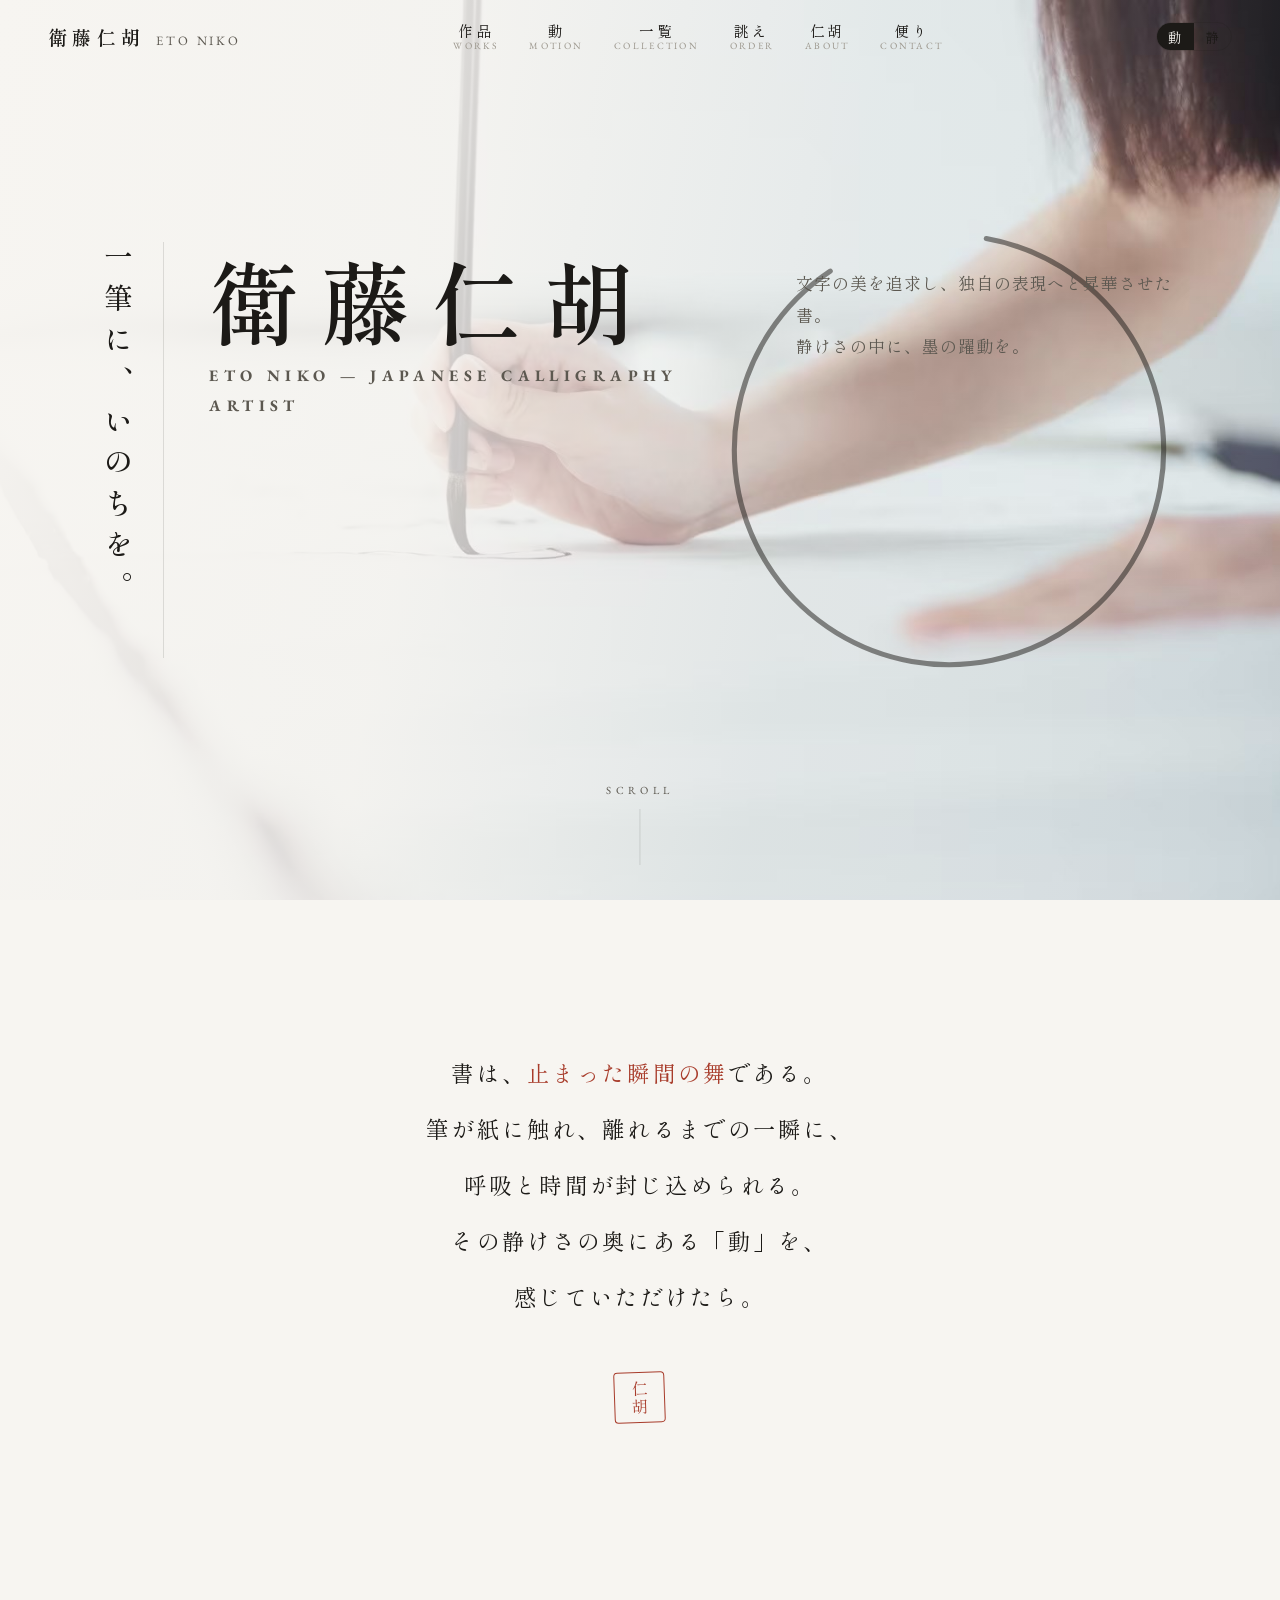
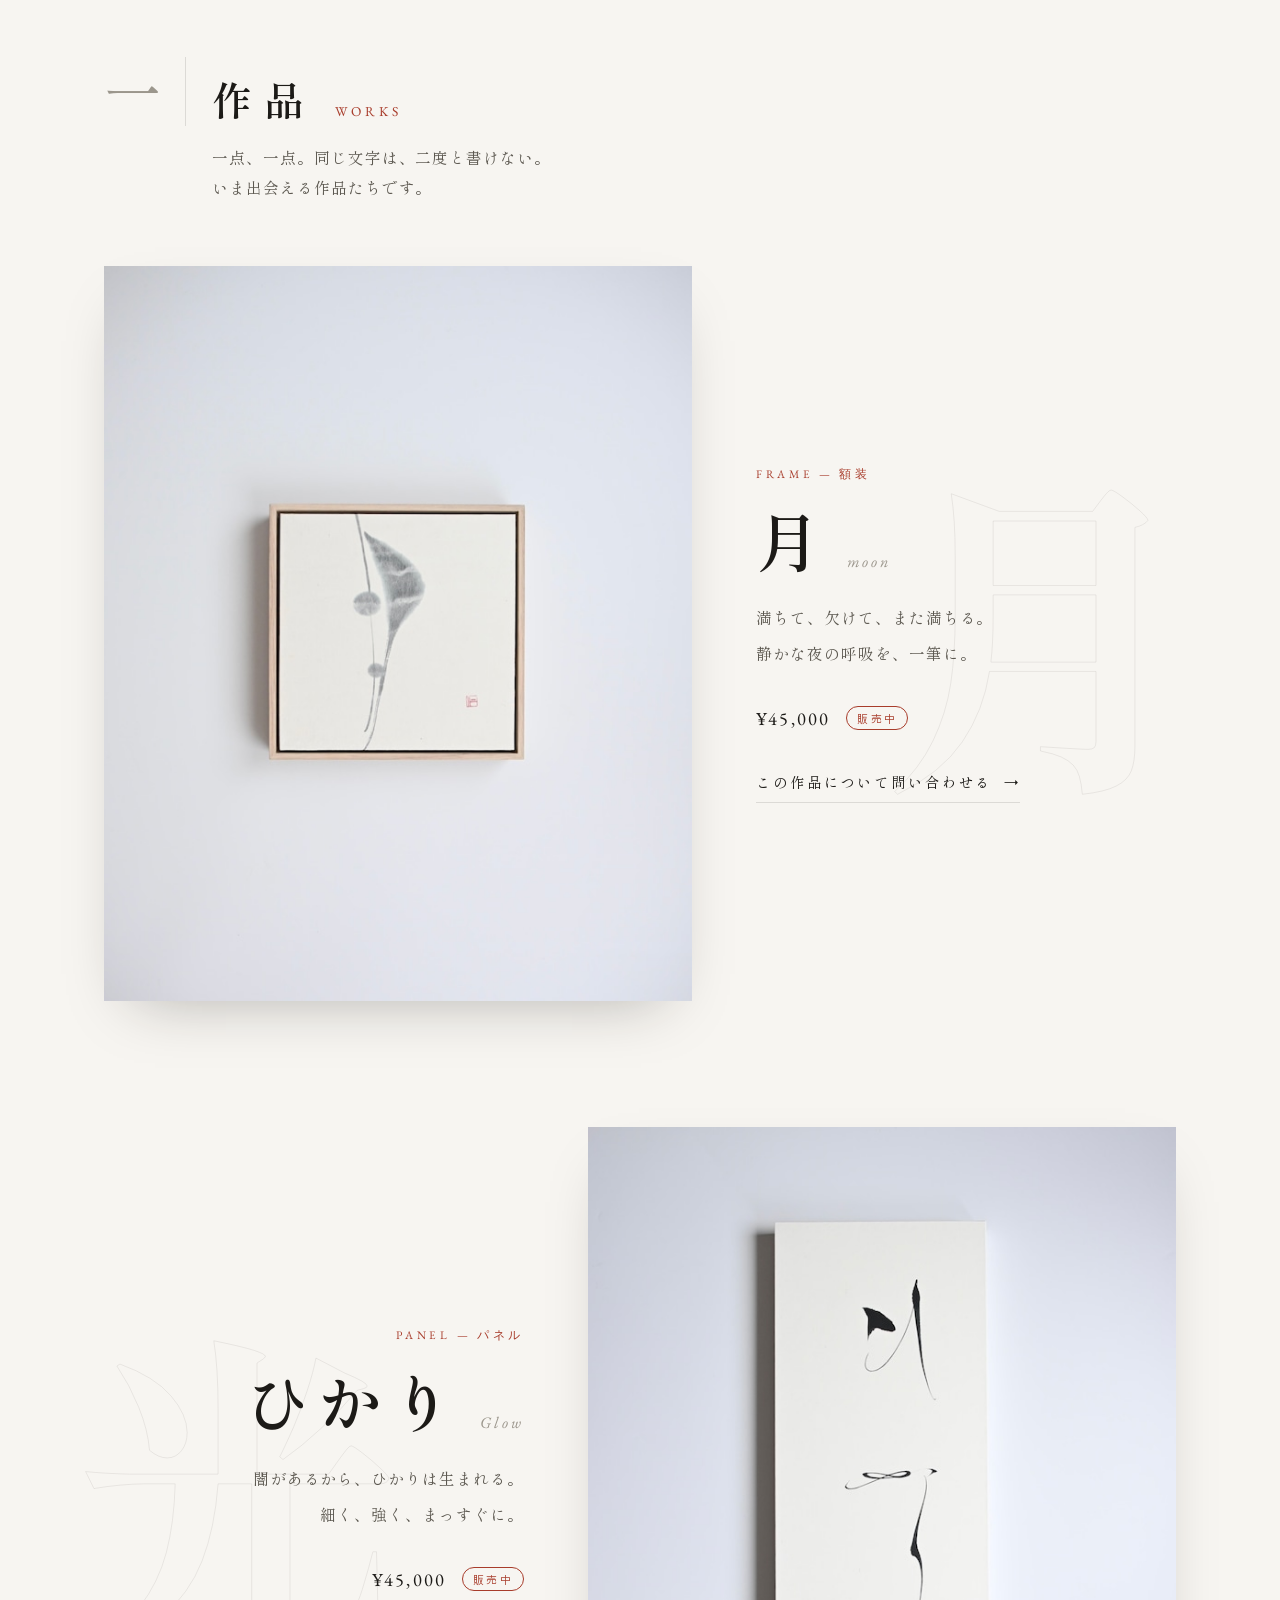
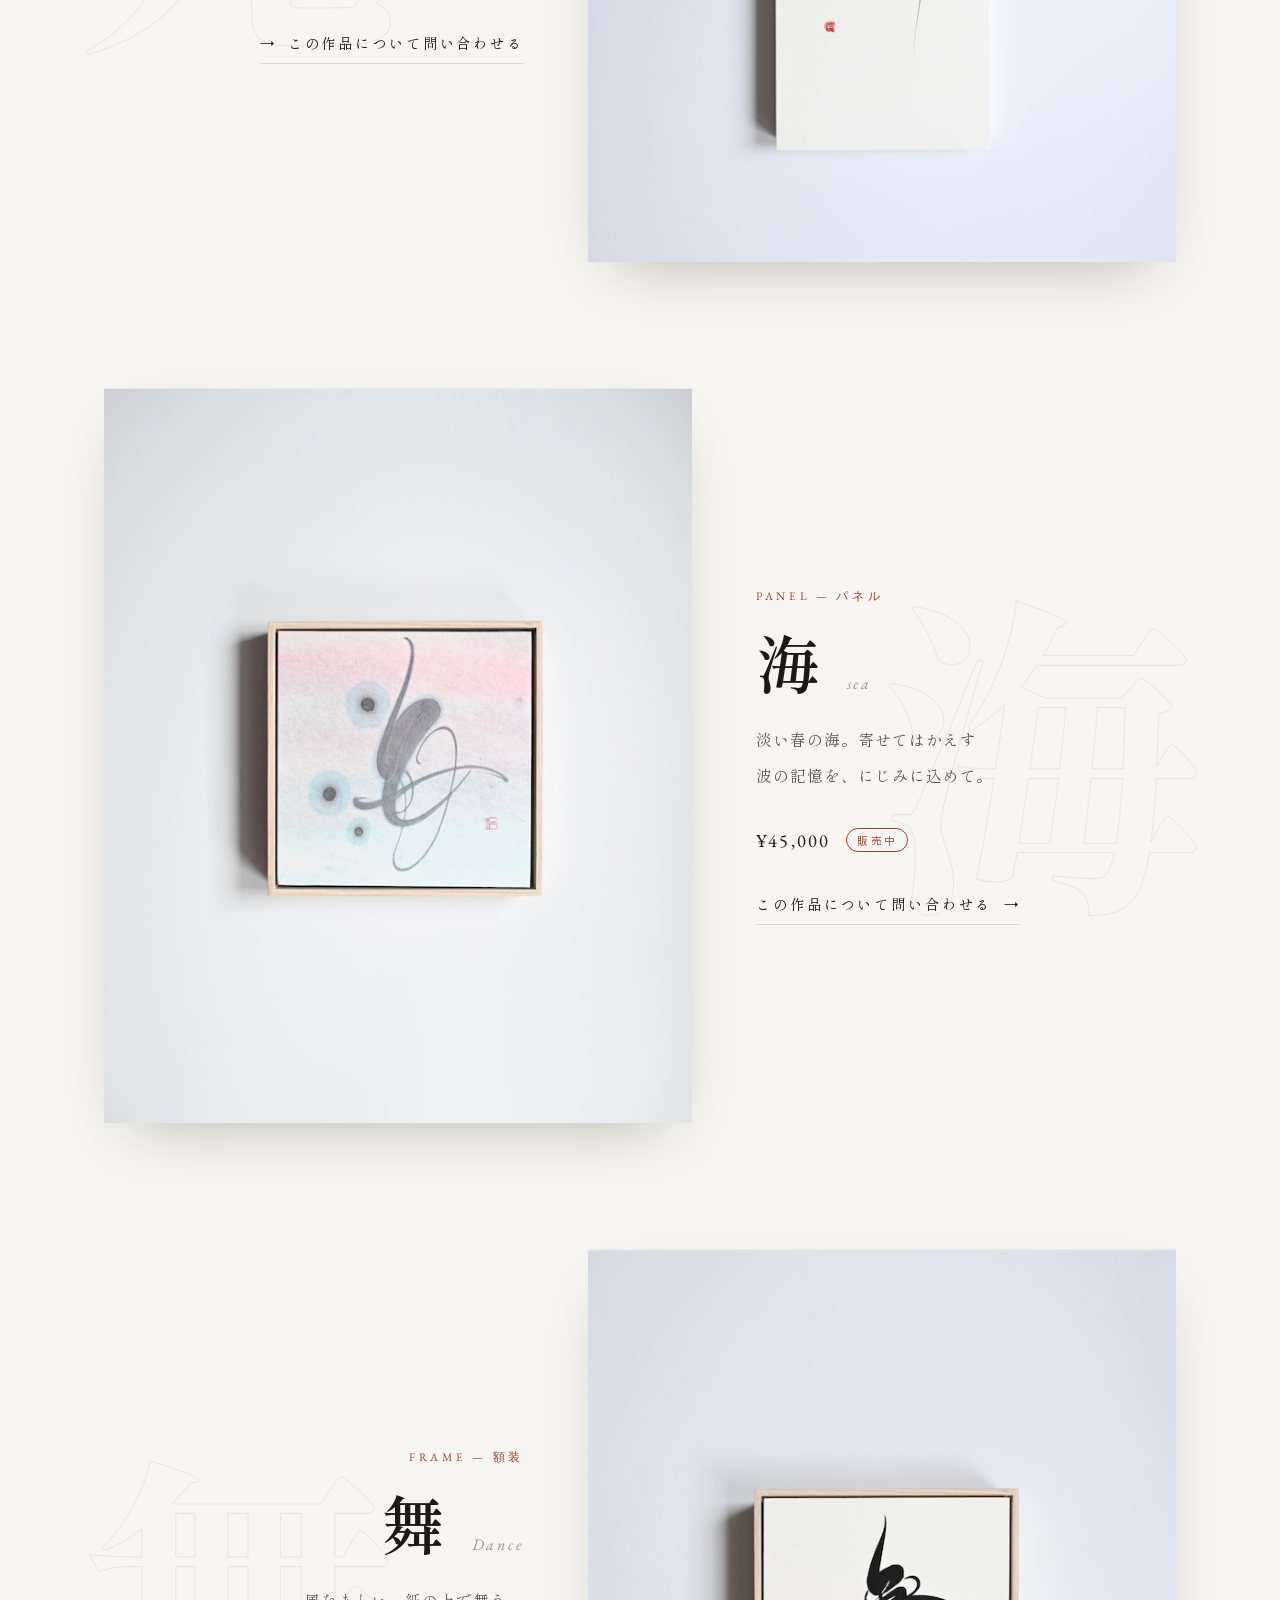
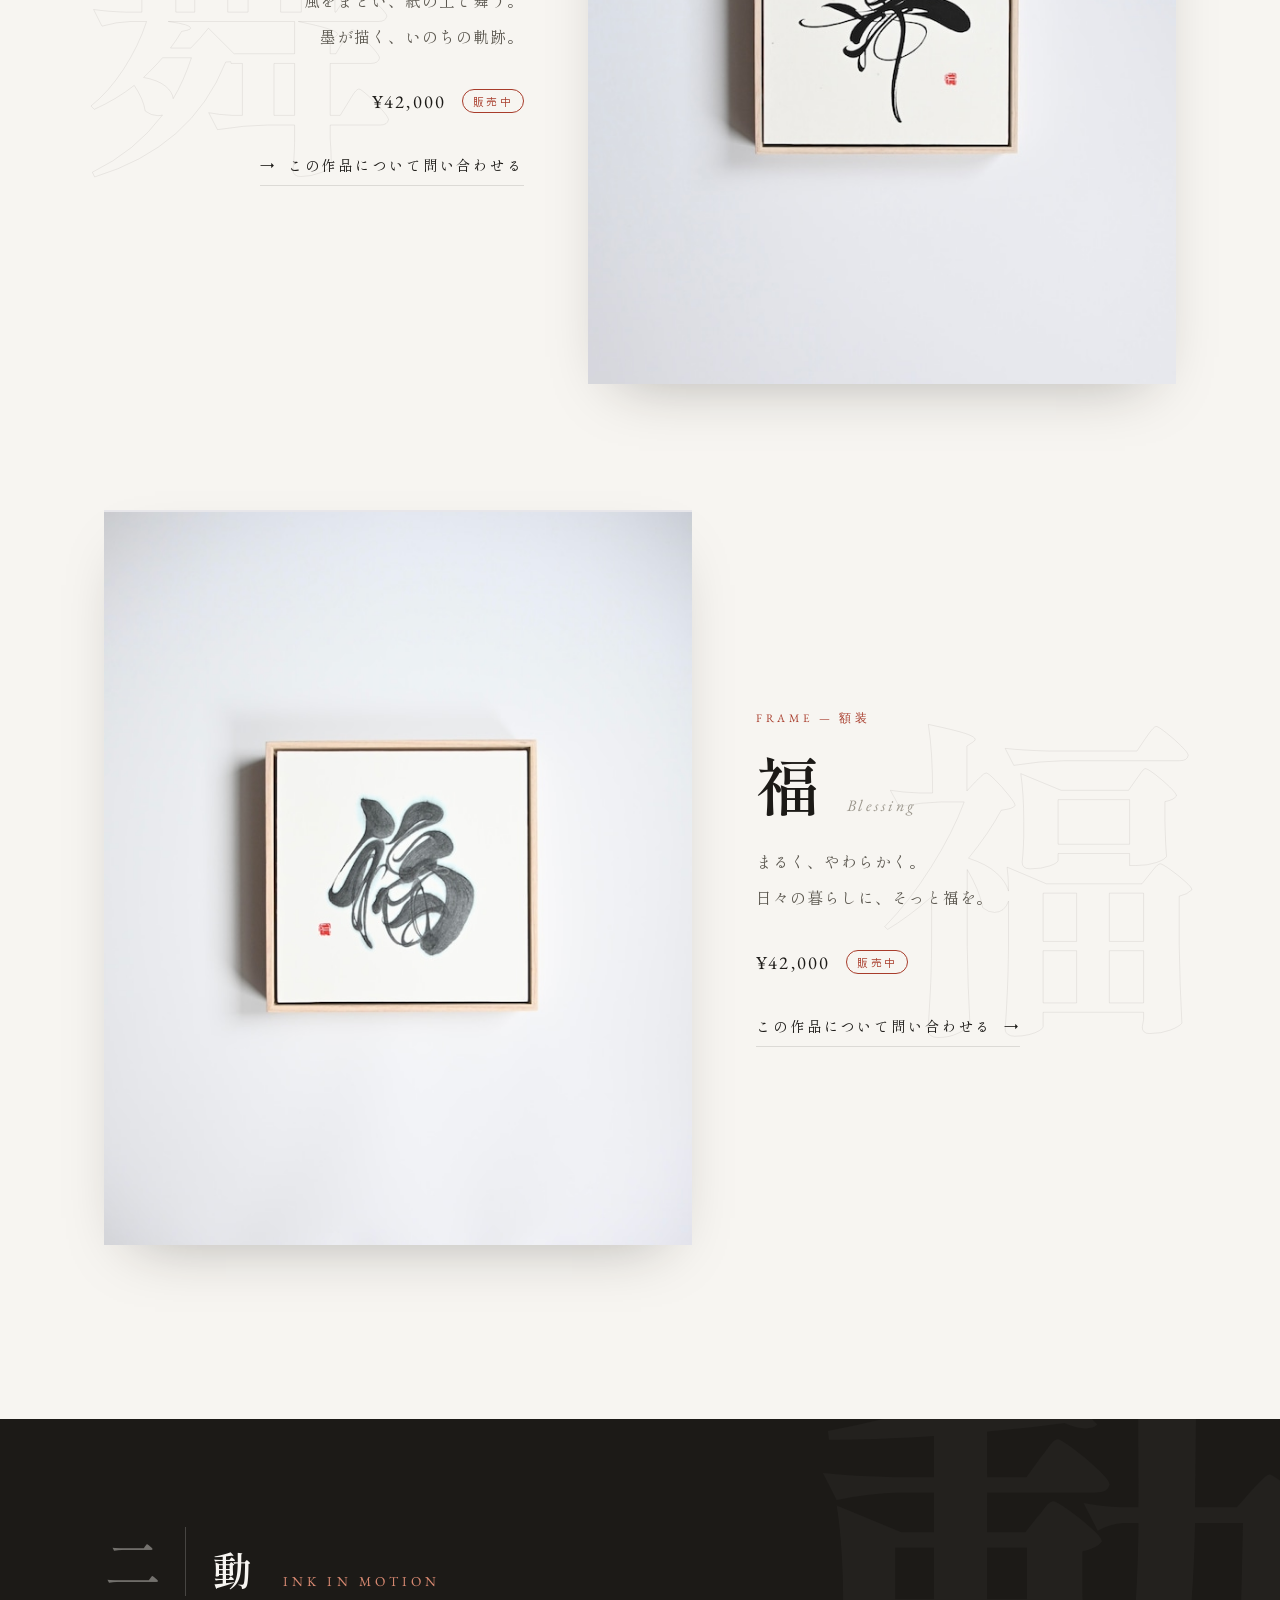
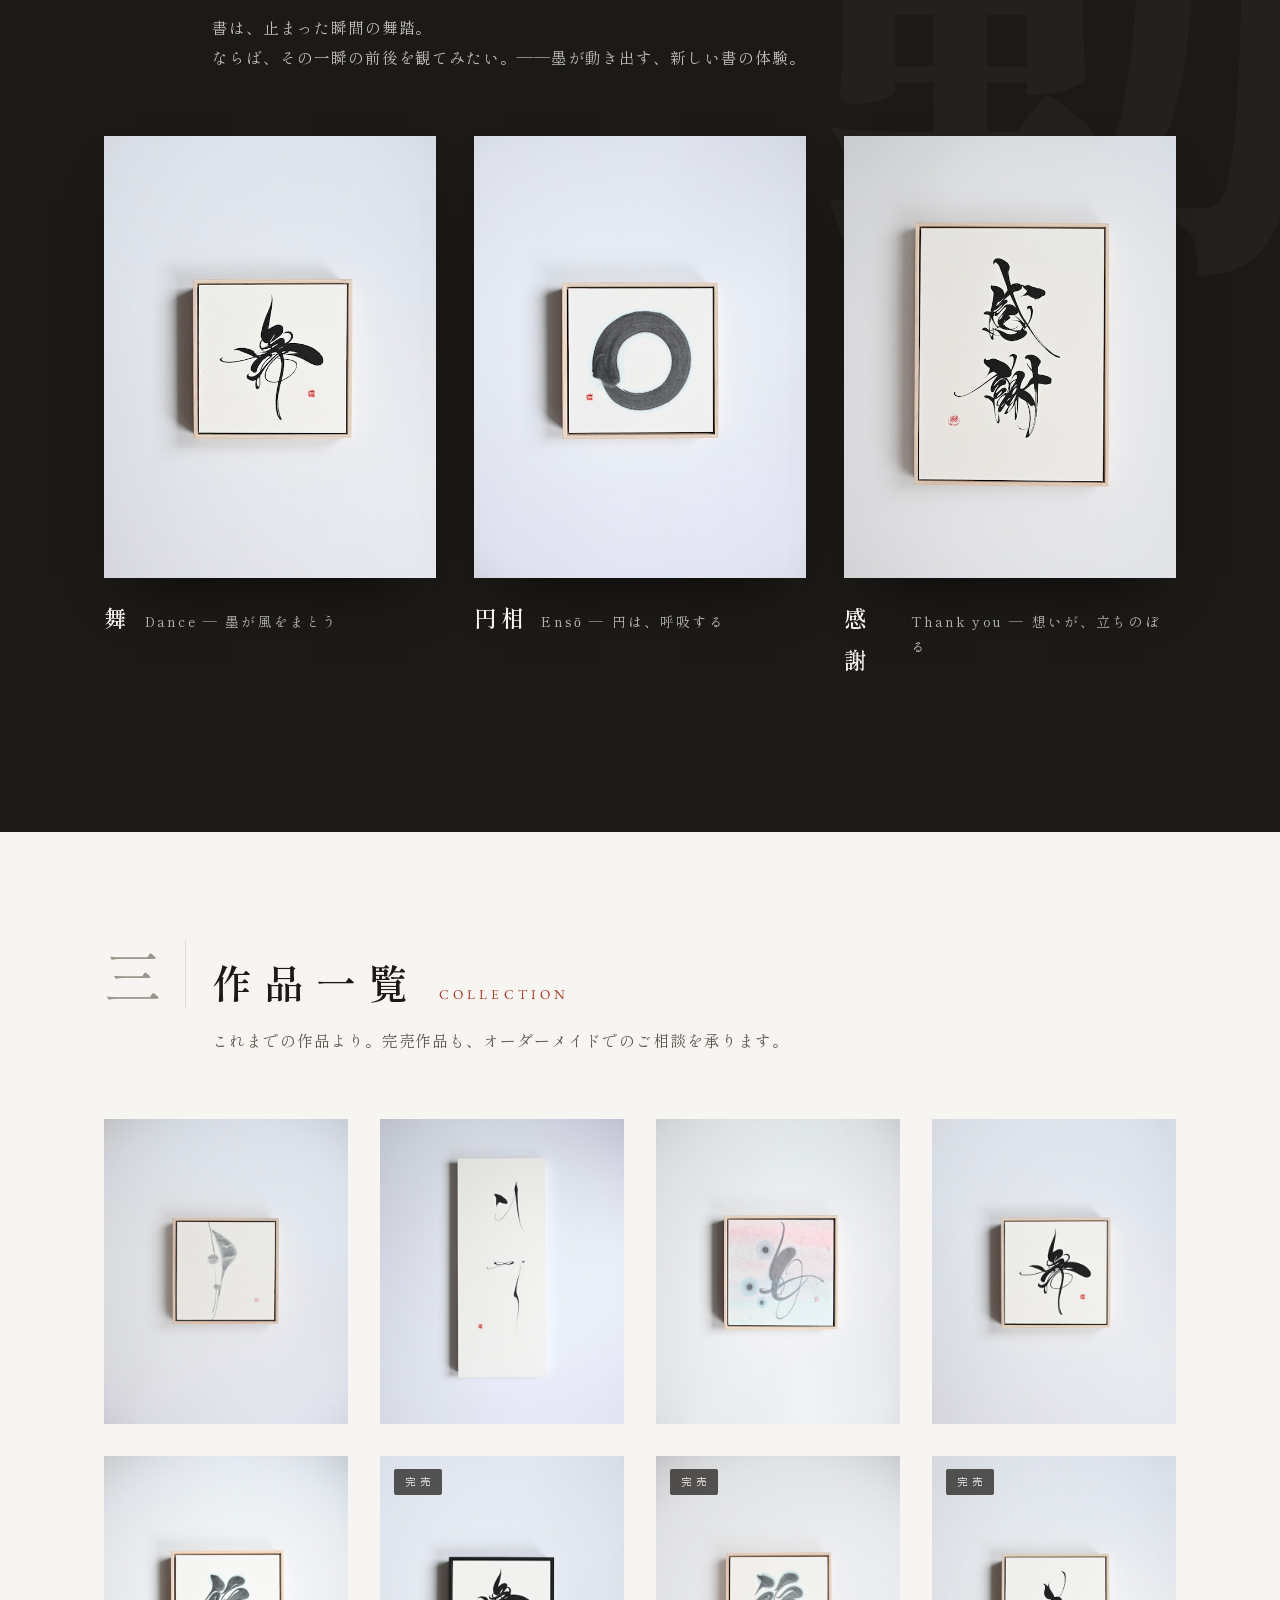
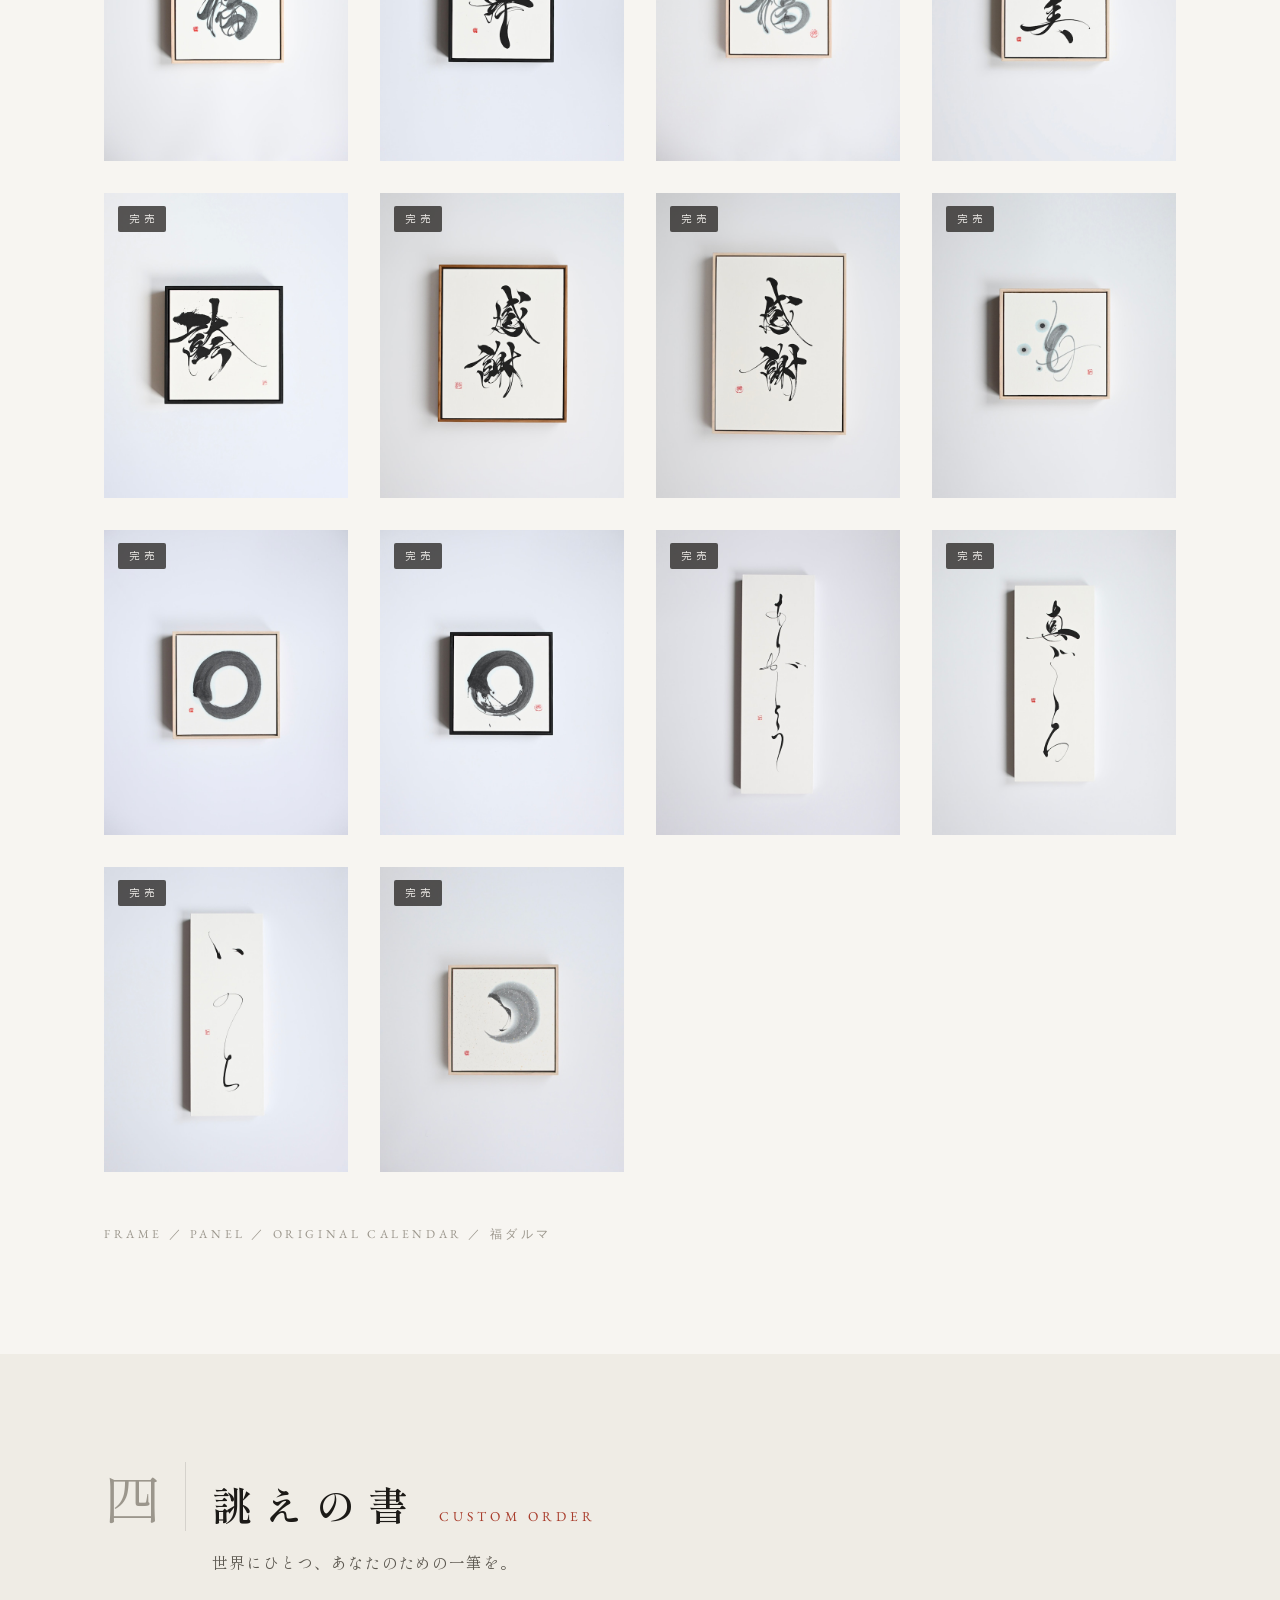
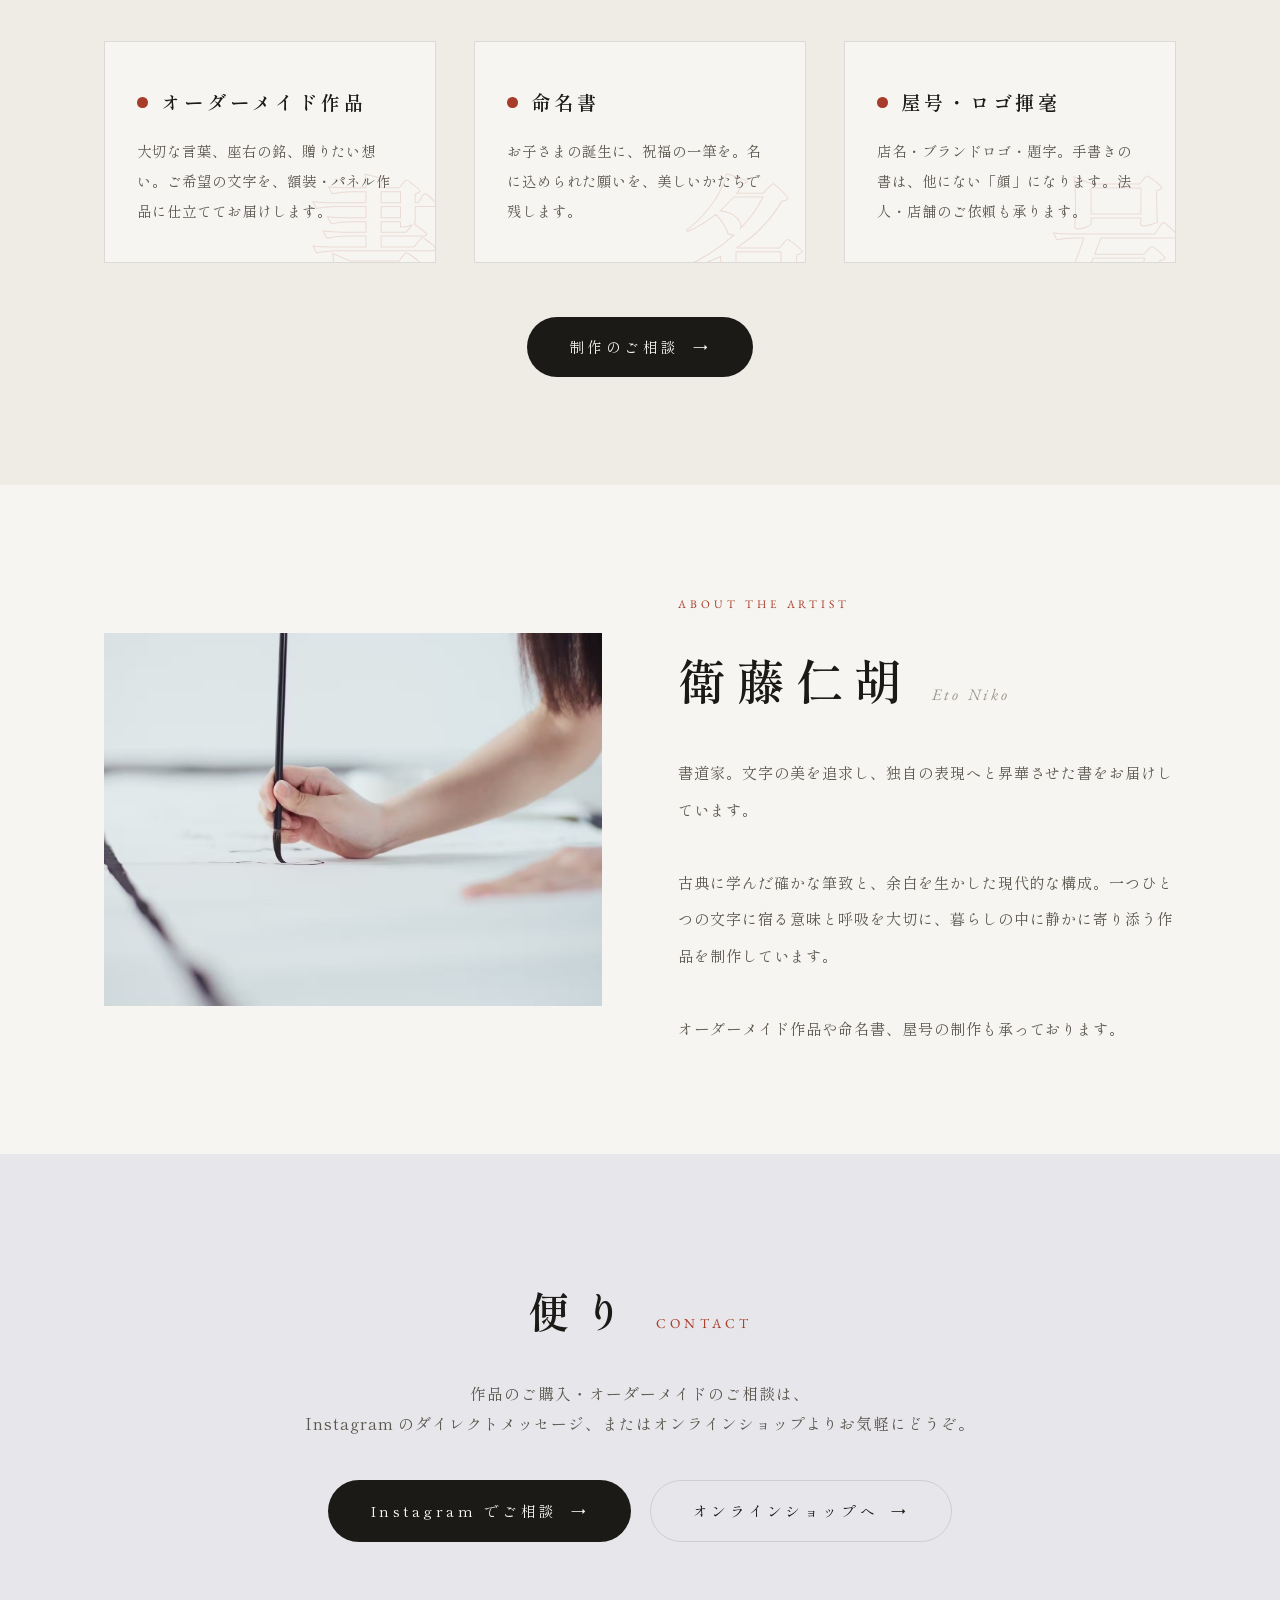
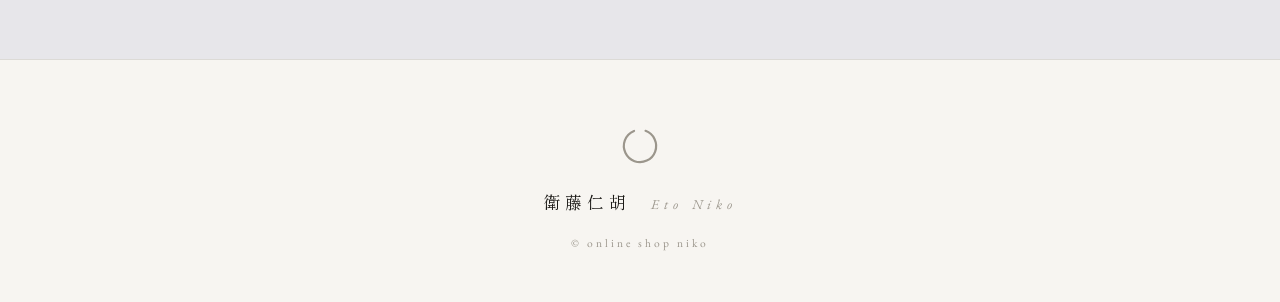
==== index.html @ be1f6034 "Add Eto Niko calligraphy gallery site with ink-motion concept Static gallery site built from the BAS" ====
<!DOCTYPE html>
<html lang="ja">
<head>
<meta charset="UTF-8">
<meta name="viewport" content="width=device-width, initial-scale=1.0">
<title>衛藤仁胡 | Eto Niko — 書家</title>
<meta name="description" content="書家・衛藤仁胡（Eto Niko）の公式サイト。文字の美を追求し、独自の表現へと昇華させた書作品。額装・パネル作品の販売、オーダーメイド作品・命名書・屋号やロゴの制作も承ります。">
<meta property="og:title" content="衛藤仁胡 | Eto Niko — 書家">
<meta property="og:description" content="文字の美を追求し、独自の表現へと昇華させた書。一点一点、いのちを宿す作品たち。">
<meta property="og:type" content="website">
<meta property="og:image" content="assets/img/works/mai.jpg">
<link rel="icon" href="data:image/svg+xml,%3Csvg xmlns='http://www.w3.org/2000/svg' viewBox='0 0 100 100'%3E%3Ccircle cx='50' cy='50' r='38' fill='none' stroke='%231c1a17' stroke-width='9' stroke-linecap='round' stroke-dasharray='215 24' transform='rotate(-70 50 50)'/%3E%3C/svg%3E">
<link rel="preconnect" href="https://fonts.googleapis.com">
<link rel="preconnect" href="https://fonts.gstatic.com" crossorigin>
<link href="https://fonts.googleapis.com/css2?family=Shippori+Mincho:wght@400;500;600;800&family=Zen+Kaku+Gothic+New:wght@300;400;500&family=EB+Garamond:ital,wght@0,400;0,500;1,400&display=swap" rel="stylesheet">
<link rel="stylesheet" href="css/style.css">
</head>
<body>

<!-- ===== Loading ink veil ===== -->
<div class="veil" id="veil" aria-hidden="true">
  <svg class="veil-enso" viewBox="0 0 120 120">
    <circle cx="60" cy="60" r="44" pathLength="100"/>
  </svg>
</div>

<!-- ===== Header ===== -->
<header class="site-header" id="siteHeader">
  <a class="brand" href="#top">
    <span class="brand-ja">衛藤仁胡</span>
    <span class="brand-en">Eto Niko</span>
  </a>
  <nav class="site-nav" id="siteNav" aria-label="メインナビゲーション">
    <a href="#works">作品<small>Works</small></a>
    <a href="#motion">動<small>Motion</small></a>
    <a href="#collection">一覧<small>Collection</small></a>
    <a href="#order">誂え<small>Order</small></a>
    <a href="#about">仁胡<small>About</small></a>
    <a href="#contact">便り<small>Contact</small></a>
  </nav>
  <div class="header-tools">
    <button class="motion-toggle" id="motionToggle" type="button" aria-pressed="false" title="動きのオン・オフを切り替え">
      <span class="mt-dou">動</span><span class="mt-sei">静</span>
    </button>
    <button class="nav-burger" id="navBurger" type="button" aria-label="メニュー"><span></span><span></span></button>
  </div>
</header>

<main id="top">

  <!-- ===== Hero ===== -->
  <section class="hero" id="hero">
    <div class="hero-photo">
      <img src="assets/img/hero.jpg" alt="筆を執る書家・衛藤仁胡の手元" id="heroImg">
    </div>
    <svg class="hero-enso" viewBox="0 0 120 120" aria-hidden="true">
      <circle cx="60" cy="60" r="46" pathLength="100"/>
    </svg>
    <div class="hero-copy">
      <p class="hero-lead tate">一筆に、いのちを。</p>
      <h1 class="hero-title">
        <span class="hero-name">衛藤仁胡</span>
        <span class="hero-name-en">Eto Niko — Japanese Calligraphy Artist</span>
      </h1>
      <p class="hero-sub">文字の美を追求し、独自の表現へと昇華させた書。<br>静けさの中に、墨の躍動を。</p>
    </div>
    <a class="scroll-cue" href="#statement"><span>scroll</span><i></i></a>
  </section>

  <!-- ===== Statement ===== -->
  <section class="statement" id="statement">
    <p class="statement-text reveal">
      書は、<em>止まった瞬間の舞</em>である。<br>
      筆が紙に触れ、離れるまでの一瞬に、<br class="sp">呼吸と時間が封じ込められる。<br>
      その静けさの奥にある「動」を、<br class="sp">感じていただけたら。
    </p>
    <span class="statement-seal" aria-hidden="true">仁胡</span>
  </section>

  <!-- ===== Featured works ===== -->
  <section class="works" id="works">
    <header class="sec-head reveal">
      <p class="sec-no">一</p>
      <h2 class="sec-title">作品<span>Works</span></h2>
      <p class="sec-desc">一点、一点。同じ文字は、二度と書けない。<br>いま出会える作品たちです。</p>
    </header>

    <!-- 月 -->
    <article class="stage reveal" data-kanji="月">
      <figure class="stage-fig">
        <a class="zoomable" href="assets/img/works/tsuki-frame.jpg" data-title="月 — moon" data-price="¥45,000" data-note="額装 / Frame">
          <img src="assets/img/works/tsuki-frame.jpg" alt="書作品「月」額装" loading="lazy">
        </a>
      </figure>
      <div class="stage-info">
        <p class="stage-cat">Frame — 額装</p>
        <h3 class="stage-name">月<span class="stage-name-en">moon</span></h3>
        <p class="stage-essay">満ちて、欠けて、また満ちる。<br>静かな夜の呼吸を、一筆に。</p>
        <p class="stage-price">¥45,000 <span class="stock ok">販売中</span></p>
        <a class="stage-link" href="#contact" data-shop-link>この作品について問い合わせる<i>→</i></a>
      </div>
    </article>

    <!-- ひかり -->
    <article class="stage rev reveal" data-kanji="光">
      <figure class="stage-fig">
        <a class="zoomable" href="assets/img/works/hikari.jpg" data-title="ひかり — Glow" data-price="¥45,000" data-note="パネル / Panel">
          <img src="assets/img/works/hikari.jpg" alt="書作品「ひかり」パネル" loading="lazy">
        </a>
      </figure>
      <div class="stage-info">
        <p class="stage-cat">Panel — パネル</p>
        <h3 class="stage-name">ひかり<span class="stage-name-en">Glow</span></h3>
        <p class="stage-essay">闇があるから、ひかりは生まれる。<br>細く、強く、まっすぐに。</p>
        <p class="stage-price">¥45,000 <span class="stock ok">販売中</span></p>
        <a class="stage-link" href="#contact" data-shop-link>この作品について問い合わせる<i>→</i></a>
      </div>
    </article>

    <!-- 海 -->
    <article class="stage reveal" data-kanji="海">
      <figure class="stage-fig">
        <a class="zoomable" href="assets/img/works/umi-spring.jpg" data-title="海 — sea" data-price="¥45,000" data-note="パネル / Panel">
          <img src="assets/img/works/umi-spring.jpg" alt="書作品「海」淡彩パネル" loading="lazy">
        </a>
      </figure>
      <div class="stage-info">
        <p class="stage-cat">Panel — パネル</p>
        <h3 class="stage-name">海<span class="stage-name-en">sea</span></h3>
        <p class="stage-essay">淡い春の海。寄せてはかえす<br>波の記憶を、にじみに込めて。</p>
        <p class="stage-price">¥45,000 <span class="stock ok">販売中</span></p>
        <a class="stage-link" href="#contact" data-shop-link>この作品について問い合わせる<i>→</i></a>
      </div>
    </article>

    <!-- 舞 -->
    <article class="stage rev reveal" data-kanji="舞">
      <figure class="stage-fig">
        <a class="zoomable" href="assets/img/works/mai.jpg" data-title="舞 — Dance" data-price="¥42,000" data-note="額装 / Frame">
          <img src="assets/img/works/mai.jpg" alt="書作品「舞」額装" loading="lazy">
        </a>
      </figure>
      <div class="stage-info">
        <p class="stage-cat">Frame — 額装</p>
        <h3 class="stage-name">舞<span class="stage-name-en">Dance</span></h3>
        <p class="stage-essay">風をまとい、紙の上で舞う。<br>墨が描く、いのちの軌跡。</p>
        <p class="stage-price">¥42,000 <span class="stock ok">販売中</span></p>
        <a class="stage-link" href="#contact" data-shop-link>この作品について問い合わせる<i>→</i></a>
      </div>
    </article>

    <!-- 福 -->
    <article class="stage reveal" data-kanji="福">
      <figure class="stage-fig">
        <a class="zoomable" href="assets/img/works/fuku.jpg" data-title="福 — Blessing" data-price="¥42,000" data-note="額装 / Frame">
          <img src="assets/img/works/fuku.jpg" alt="書作品「福」額装" loading="lazy">
        </a>
      </figure>
      <div class="stage-info">
        <p class="stage-cat">Frame — 額装</p>
        <h3 class="stage-name">福<span class="stage-name-en">Blessing</span></h3>
        <p class="stage-essay">まるく、やわらかく。<br>日々の暮らしに、そっと福を。</p>
        <p class="stage-price">¥42,000 <span class="stock ok">販売中</span></p>
        <a class="stage-link" href="#contact" data-shop-link>この作品について問い合わせる<i>→</i></a>
      </div>
    </article>
  </section>

  <!-- ===== Motion ===== -->
  <section class="motion" id="motion">
    <header class="sec-head light reveal">
      <p class="sec-no">二</p>
      <h2 class="sec-title">動<span>Ink in Motion</span></h2>
      <p class="sec-desc">書は、止まった瞬間の舞踏。<br>ならば、その一瞬の前後を観てみたい。——墨が動き出す、新しい書の体験。</p>
    </header>
    <div class="motion-grid">
      <figure class="motion-item reveal">
        <video src="assets/video/mai.mp4" poster="assets/img/works/mai.jpg" muted loop playsinline preload="metadata"></video>
        <figcaption><strong>舞</strong>Dance — 墨が風をまとう</figcaption>
      </figure>
      <figure class="motion-item reveal">
        <video src="assets/video/enso.mp4" poster="assets/img/works/enso.jpg" muted loop playsinline preload="metadata"></video>
        <figcaption><strong>円相</strong>Ensō — 円は、呼吸する</figcaption>
      </figure>
      <figure class="motion-item reveal">
        <video src="assets/video/kansha.mp4" poster="assets/img/works/kansha-50.jpg" muted loop playsinline preload="metadata"></video>
        <figcaption><strong>感謝</strong>Thank you — 想いが、立ちのぼる</figcaption>
      </figure>
    </div>
    <p class="motion-note reveal">※ 作品写真をもとに生成した映像表現です。実物の作品は静止した書作品です。</p>
  </section>

  <!-- ===== Collection ===== -->
  <section class="collection" id="collection">
    <header class="sec-head reveal">
      <p class="sec-no">三</p>
      <h2 class="sec-title">作品一覧<span>Collection</span></h2>
      <p class="sec-desc">これまでの作品より。完売作品も、オーダーメイドでのご相談を承ります。</p>
    </header>
    <div class="col-grid">
      <a class="col-item reveal zoomable" href="assets/img/works/tsuki-frame.jpg" data-title="月 — moon" data-price="¥45,000" data-note="額装 / Frame">
        <img src="assets/img/works/tsuki-frame.jpg" alt="月 moon" loading="lazy"><span class="ci-name">月<em>moon</em></span><span class="ci-price">¥45,000</span>
      </a>
      <a class="col-item reveal zoomable" href="assets/img/works/hikari.jpg" data-title="ひかり — Glow" data-price="¥45,000" data-note="パネル / Panel">
        <img src="assets/img/works/hikari.jpg" alt="ひかり Glow" loading="lazy"><span class="ci-name">ひかり<em>Glow</em></span><span class="ci-price">¥45,000</span>
      </a>
      <a class="col-item reveal zoomable" href="assets/img/works/umi-spring.jpg" data-title="海 — sea" data-price="¥45,000" data-note="パネル / Panel">
        <img src="assets/img/works/umi-spring.jpg" alt="海 sea" loading="lazy"><span class="ci-name">海<em>sea</em></span><span class="ci-price">¥45,000</span>
      </a>
      <a class="col-item reveal zoomable" href="assets/img/works/mai.jpg" data-title="舞 — Dance" data-price="¥42,000" data-note="額装 / Frame">
        <img src="assets/img/works/mai.jpg" alt="舞 Dance" loading="lazy"><span class="ci-name">舞<em>Dance</em></span><span class="ci-price">¥42,000</span>
      </a>
      <a class="col-item reveal zoomable" href="assets/img/works/fuku.jpg" data-title="福 — Blessing" data-price="¥42,000" data-note="額装 / Frame">
        <img src="assets/img/works/fuku.jpg" alt="福 Blessing" loading="lazy"><span class="ci-name">福<em>Blessing</em></span><span class="ci-price">¥42,000</span>
      </a>
      <a class="col-item sold reveal zoomable" href="assets/img/works/mai-black.jpg" data-title="舞 — Dance" data-price="¥42,000 / 完売" data-note="額装 / Frame">
        <img src="assets/img/works/mai-black.jpg" alt="舞 Dance 黒額" loading="lazy"><span class="ci-name">舞<em>Dance</em></span><span class="ci-price">¥42,000</span>
      </a>
      <a class="col-item sold reveal zoomable" href="assets/img/works/fuku-2.jpg" data-title="福 — Blessing" data-price="¥42,000 / 完売" data-note="額装 / Frame">
        <img src="assets/img/works/fuku-2.jpg" alt="福 Blessing" loading="lazy"><span class="ci-name">福<em>Blessing</em></span><span class="ci-price">¥42,000</span>
      </a>
      <a class="col-item sold reveal zoomable" href="assets/img/works/bi.jpg" data-title="美 — Beauty" data-price="¥42,000 / 完売" data-note="額装 / Frame">
        <img src="assets/img/works/bi.jpg" alt="美 Beauty" loading="lazy"><span class="ci-name">美<em>Beauty</em></span><span class="ci-price">¥42,000</span>
      </a>
      <a class="col-item sold reveal zoomable" href="assets/img/works/hokori.jpg" data-title="誇 — Pride" data-price="¥42,000 / 完売" data-note="額装 / Frame">
        <img src="assets/img/works/hokori.jpg" alt="誇 Pride" loading="lazy"><span class="ci-name">誇<em>Pride</em></span><span class="ci-price">¥42,000</span>
      </a>
      <a class="col-item sold reveal zoomable" href="assets/img/works/kansha-48.jpg" data-title="感謝 — Thank you" data-price="¥48,000 / 完売" data-note="額装 / Frame">
        <img src="assets/img/works/kansha-48.jpg" alt="感謝 Thank you" loading="lazy"><span class="ci-name">感謝<em>Thank you</em></span><span class="ci-price">¥48,000</span>
      </a>
      <a class="col-item sold reveal zoomable" href="assets/img/works/kansha-50.jpg" data-title="感謝 — Thank you" data-price="¥50,000 / 完売" data-note="額装 / Frame">
        <img src="assets/img/works/kansha-50.jpg" alt="感謝 Thank you" loading="lazy"><span class="ci-name">感謝<em>Thank you</em></span><span class="ci-price">¥50,000</span>
      </a>
      <a class="col-item sold reveal zoomable" href="assets/img/works/umi.jpg" data-title="海 — sea" data-price="¥42,000 / 完売" data-note="額装 / Frame">
        <img src="assets/img/works/umi.jpg" alt="海 sea" loading="lazy"><span class="ci-name">海<em>sea</em></span><span class="ci-price">¥42,000</span>
      </a>
      <a class="col-item sold reveal zoomable" href="assets/img/works/enso.jpg" data-title="円相 — Ensō" data-price="¥42,000 / 完売" data-note="額装 / Frame">
        <img src="assets/img/works/enso.jpg" alt="円相 Ensō" loading="lazy"><span class="ci-name">円相<em>Ensō</em></span><span class="ci-price">¥42,000</span>
      </a>
      <a class="col-item sold reveal zoomable" href="assets/img/works/enso-black.jpg" data-title="円相 — Ensō" data-price="¥42,000 / 完売" data-note="額装 / Frame">
        <img src="assets/img/works/enso-black.jpg" alt="円相 Ensō 黒額" loading="lazy"><span class="ci-name">円相<em>Ensō</em></span><span class="ci-price">¥42,000</span>
      </a>
      <a class="col-item sold reveal zoomable" href="assets/img/works/arigato.jpg" data-title="ありがとう — thank you" data-price="¥46,000 / 完売" data-note="パネル / Panel">
        <img src="assets/img/works/arigato.jpg" alt="ありがとう thank you" loading="lazy"><span class="ci-name">ありがとう<em>thank you</em></span><span class="ci-price">¥46,000</span>
      </a>
      <a class="col-item sold reveal zoomable" href="assets/img/works/magokoro.jpg" data-title="真ごころ — Sincerity" data-price="¥43,000 / 完売" data-note="パネル / Panel">
        <img src="assets/img/works/magokoro.jpg" alt="真ごころ Sincerity" loading="lazy"><span class="ci-name">真ごころ<em>Sincerity</em></span><span class="ci-price">¥43,000</span>
      </a>
      <a class="col-item sold reveal zoomable" href="assets/img/works/inochi.jpg" data-title="いのち — Life" data-price="¥42,000 / 完売" data-note="パネル / Panel">
        <img src="assets/img/works/inochi.jpg" alt="いのち Life" loading="lazy"><span class="ci-name">いのち<em>Life</em></span><span class="ci-price">¥42,000</span>
      </a>
      <a class="col-item sold reveal zoomable" href="assets/img/works/tsuki-crescent.jpg" data-title="月 — moon" data-price="¥45,000 / 完売" data-note="額装 / Frame">
        <img src="assets/img/works/tsuki-crescent.jpg" alt="月 moon 三日月" loading="lazy"><span class="ci-name">月<em>moon</em></span><span class="ci-price">¥45,000</span>
      </a>
    </div>
    <p class="col-cats reveal">Frame ／ Panel ／ Original Calendar ／ 福ダルマ</p>
  </section>

  <!-- ===== Order ===== -->
  <section class="order" id="order">
    <header class="sec-head reveal">
      <p class="sec-no">四</p>
      <h2 class="sec-title">誂えの書<span>Custom Order</span></h2>
      <p class="sec-desc">世界にひとつ、あなたのための一筆を。</p>
    </header>
    <div class="order-grid">
      <div class="order-card reveal">
        <span class="oc-kanji" aria-hidden="true">書</span>
        <h3>オーダーメイド作品</h3>
        <p>大切な言葉、座右の銘、贈りたい想い。ご希望の文字を、額装・パネル作品に仕立ててお届けします。</p>
      </div>
      <div class="order-card reveal">
        <span class="oc-kanji" aria-hidden="true">名</span>
        <h3>命名書</h3>
        <p>お子さまの誕生に、祝福の一筆を。名に込められた願いを、美しいかたちで残します。</p>
      </div>
      <div class="order-card reveal">
        <span class="oc-kanji" aria-hidden="true">号</span>
        <h3>屋号・ロゴ揮毫</h3>
        <p>店名・ブランドロゴ・題字。手書きの書は、他にない「顔」になります。法人・店舗のご依頼も承ります。</p>
      </div>
    </div>
    <div class="order-cta reveal">
      <a class="btn-primary" href="#contact">制作のご相談<i>→</i></a>
    </div>
  </section>

  <!-- ===== About ===== -->
  <section class="about" id="about">
    <figure class="about-fig reveal">
      <img src="assets/img/hero.jpg" alt="制作中の衛藤仁胡" loading="lazy">
    </figure>
    <div class="about-body reveal">
      <p class="about-label">About the Artist</p>
      <h2 class="about-name">衛藤仁胡<span>Eto Niko</span></h2>
      <p class="about-text">
        書道家。文字の美を追求し、独自の表現へと昇華させた書をお届けしています。<br><br>
        古典に学んだ確かな筆致と、余白を生かした現代的な構成。一つひとつの文字に宿る意味と呼吸を大切に、暮らしの中に静かに寄り添う作品を制作しています。<br><br>
        オーダーメイド作品や命名書、屋号の制作も承っております。
      </p>
    </div>
  </section>

  <!-- ===== Contact ===== -->
  <section class="contact" id="contact">
    <div class="contact-inner reveal">
      <h2 class="contact-title">便り<span>Contact</span></h2>
      <p class="contact-text">作品のご購入・オーダーメイドのご相談は、<br>Instagram のダイレクトメッセージ、またはオンラインショップよりお気軽にどうぞ。</p>
      <div class="contact-btns">
        <a class="btn-primary" href="#" data-instagram-link>Instagram でご相談<i>→</i></a>
        <a class="btn-ghost" href="#" data-shop-link>オンラインショップへ<i>→</i></a>
      </div>
    </div>
  </section>

</main>

<footer class="site-footer">
  <span class="foot-enso" aria-hidden="true">
    <svg viewBox="0 0 120 120"><circle cx="60" cy="60" r="44" pathLength="100"/></svg>
  </span>
  <p class="foot-brand">衛藤仁胡 <em>Eto Niko</em></p>
  <p class="foot-copy">© online shop niko</p>
</footer>

<!-- ===== Lightbox ===== -->
<div class="lightbox" id="lightbox" role="dialog" aria-modal="true" aria-label="作品拡大表示" hidden>
  <button class="lb-close" id="lbClose" aria-label="閉じる">×</button>
  <figure class="lb-fig">
    <img id="lbImg" src="" alt="">
    <figcaption class="lb-cap">
      <strong id="lbTitle"></strong>
      <span id="lbNote"></span>
      <span id="lbPrice"></span>
    </figcaption>
  </figure>
</div>

<script src="js/main.js"></script>
</body>
</html>
---- css/style.css ----
/* =========================================================
   衛藤仁胡 | Eto Niko — 書家
   Concept: 動と静 (Motion & Stillness)
   ========================================================= */

:root{
  --paper:      #f7f5f1;   /* 生成りの和紙 */
  --paper-deep: #efece5;
  --wall:       #e7e6ea;   /* 作品写真の壁色に寄せた薄鼠 */
  --ink:        #1c1a17;   /* 墨 */
  --ink-soft:   #5c5850;
  --ink-faint:  #9b968c;
  --shu:        #a83c2b;   /* 落款の朱 */
  --line:       rgba(28,26,23,.12);
  --serif: "Shippori Mincho","Hiragino Mincho ProN","Yu Mincho",serif;
  --sans:  "Zen Kaku Gothic New","Hiragino Kaku Gothic ProN",sans-serif;
  --latin: "EB Garamond",serif;
  --ease: cubic-bezier(.22,.8,.24,1);
}

*{margin:0;padding:0;box-sizing:border-box}
html{scroll-behavior:smooth}
body{
  font-family:var(--serif);
  background:var(--paper);
  color:var(--ink);
  line-height:1.9;
  letter-spacing:.06em;
  overflow-x:hidden;
  -webkit-font-smoothing:antialiased;
}
img{max-width:100%;display:block}
a{color:inherit;text-decoration:none}

/* 静モード / reduced motion: すべての演出を止める */
body.still *,
body.still *::before,
body.still *::after{
  animation-play-state:paused !important;
  transition:none !important;
}
body.still .reveal{opacity:1 !important;transform:none !important}
@media (prefers-reduced-motion: reduce){
  html{scroll-behavior:auto}
  *,*::before,*::after{animation:none !important;transition:none !important}
  .reveal{opacity:1 !important;transform:none !important}
}

/* ---------- Loading veil ---------- */
.veil{
  position:fixed;inset:0;z-index:100;
  background:var(--paper);
  display:grid;place-items:center;
  transition:opacity .9s var(--ease), visibility .9s;
}
.veil.off{opacity:0;visibility:hidden}
.veil-enso{width:88px;height:88px}
.veil-enso circle{
  fill:none;stroke:var(--ink);stroke-width:7;stroke-linecap:round;
  stroke-dasharray:100;stroke-dashoffset:100;
  transform:rotate(-80deg);transform-origin:center;
  animation:ensoDraw 1.6s var(--ease) forwards .15s;
}
@keyframes ensoDraw{to{stroke-dashoffset:12}}

/* ---------- Header ---------- */
.site-header{
  position:fixed;top:0;left:0;right:0;z-index:50;
  display:flex;align-items:center;justify-content:space-between;
  padding:1.1rem clamp(1.2rem,4vw,3rem);
  transition:background .5s,box-shadow .5s,padding .5s;
}
.site-header.scrolled{
  background:rgba(247,245,241,.9);
  backdrop-filter:blur(10px);
  box-shadow:0 1px 0 var(--line);
  padding:.7rem clamp(1.2rem,4vw,3rem);
}
.brand{display:flex;align-items:baseline;gap:.7rem}
.brand-ja{font-size:1.18rem;font-weight:600;letter-spacing:.28em}
.brand-en{font-family:var(--latin);font-size:.8rem;letter-spacing:.22em;color:var(--ink-soft);text-transform:uppercase}
.site-nav{display:flex;gap:clamp(1rem,2.4vw,2.2rem)}
.site-nav a{
  font-size:.92rem;letter-spacing:.18em;position:relative;
  display:flex;flex-direction:column;align-items:center;line-height:1.3;
  padding:.2rem 0;
}
.site-nav a small{
  font-family:var(--latin);font-size:.6rem;letter-spacing:.24em;
  color:var(--ink-faint);text-transform:uppercase;
}
.site-nav a::after{
  content:"";position:absolute;left:50%;bottom:-2px;width:0;height:1px;
  background:var(--shu);transition:width .4s var(--ease),left .4s var(--ease);
}
.site-nav a:hover::after{width:100%;left:0}
.header-tools{display:flex;align-items:center;gap:1rem}

/* 動/静 toggle */
.motion-toggle{
  font-family:var(--serif);cursor:pointer;
  border:1px solid var(--line);border-radius:999px;
  background:transparent;color:var(--ink);
  display:flex;overflow:hidden;font-size:.85rem;letter-spacing:.1em;
}
.motion-toggle span{padding:.28em .8em;transition:background .35s,color .35s}
.motion-toggle .mt-dou{background:var(--ink);color:var(--paper)}
body.still .motion-toggle .mt-dou{background:transparent;color:var(--ink)}
body.still .motion-toggle .mt-sei{background:var(--ink);color:var(--paper)}

.nav-burger{display:none;background:none;border:none;cursor:pointer;width:34px;height:26px;position:relative}
.nav-burger span{position:absolute;left:4px;right:4px;height:1.5px;background:var(--ink);transition:.35s var(--ease)}
.nav-burger span:first-child{top:8px}
.nav-burger span:last-child{bottom:8px}
.nav-open .nav-burger span:first-child{top:12px;transform:rotate(24deg)}
.nav-open .nav-burger span:last-child{bottom:12px;transform:rotate(-24deg)}

/* ---------- Hero ---------- */
.hero{
  position:relative;min-height:100svh;
  display:flex;align-items:center;
  overflow:hidden;
}
.hero-photo{
  position:absolute;inset:0;z-index:0;
}
.hero-photo::after{
  content:"";position:absolute;inset:0;
  background:linear-gradient(100deg,var(--paper) 0%,rgba(247,245,241,.86) 34%,rgba(247,245,241,.25) 62%,rgba(247,245,241,0) 100%);
}
.hero-photo img{
  width:100%;height:100%;object-fit:cover;object-position:72% 40%;
  animation:heroDrift 26s var(--ease) infinite alternate;
  filter:saturate(.92);
}
@keyframes heroDrift{
  from{transform:scale(1.02) translateX(0)}
  to{transform:scale(1.1) translateX(-1.6%)}
}
.hero-enso{
  position:absolute;z-index:1;
  width:min(46vw,560px);aspect-ratio:1;
  right:clamp(-4rem,4vw,8rem);top:50%;transform:translateY(-50%);
  opacity:.5;
}
.hero-enso circle{
  fill:none;stroke:var(--ink);stroke-width:1.1;stroke-linecap:round;
  stroke-dasharray:100;stroke-dashoffset:100;
  transform:rotate(-80deg);transform-origin:center;
  animation:ensoDraw 2.8s var(--ease) forwards 1s;
}
.hero-copy{
  position:relative;z-index:2;
  padding:0 clamp(1.4rem,7vw,7rem);
  display:flex;gap:clamp(1.6rem,3.5vw,3.4rem);align-items:flex-start;
}
.tate{
  writing-mode:vertical-rl;
  font-size:clamp(1.25rem,2.4vw,1.8rem);
  letter-spacing:.42em;font-weight:500;
  border-right:1px solid var(--line);
  padding-right:1.2rem;
  height:26rem;max-height:70vh;
  opacity:0;animation:fadeUp 1.4s var(--ease) forwards 1.15s;
}
.hero-title{display:flex;flex-direction:column;gap:.6rem;margin-top:.4rem}
.hero-name{
  font-size:clamp(2.9rem,7.5vw,5.6rem);
  font-weight:600;letter-spacing:.24em;line-height:1.15;
  opacity:0;animation:fadeUp 1.4s var(--ease) forwards 1.35s;
}
.hero-name-en{
  font-family:var(--latin);font-size:clamp(.8rem,1.3vw,1rem);
  letter-spacing:.34em;text-transform:uppercase;color:var(--ink-soft);
  opacity:0;animation:fadeUp 1.4s var(--ease) forwards 1.55s;
}
.hero-sub{
  margin-top:1.6rem;font-size:clamp(.92rem,1.4vw,1.05rem);color:var(--ink-soft);
  opacity:0;animation:fadeUp 1.4s var(--ease) forwards 1.75s;
}
@keyframes fadeUp{from{opacity:0;transform:translateY(26px)}to{opacity:1;transform:none}}

.scroll-cue{
  position:absolute;z-index:2;bottom:2.2rem;left:50%;transform:translateX(-50%);
  display:flex;flex-direction:column;align-items:center;gap:.5rem;
  font-family:var(--latin);font-size:.68rem;letter-spacing:.4em;text-transform:uppercase;color:var(--ink-soft);
}
.scroll-cue i{
  width:1px;height:56px;background:var(--line);position:relative;overflow:hidden;display:block;
}
.scroll-cue i::after{
  content:"";position:absolute;left:0;top:-40%;width:100%;height:40%;
  background:var(--ink);animation:cueDrop 2.2s var(--ease) infinite;
}
@keyframes cueDrop{to{top:110%}}

/* ---------- Reveal on scroll ---------- */
.reveal{opacity:0;transform:translateY(34px);transition:opacity 1.1s var(--ease),transform 1.1s var(--ease)}
.reveal.in{opacity:1;transform:none}

/* ---------- Statement ---------- */
.statement{
  position:relative;
  padding:clamp(7rem,16vh,11rem) 1.5rem;
  text-align:center;
}
.statement-text{
  font-size:clamp(1.05rem,2vw,1.4rem);
  letter-spacing:.14em;line-height:2.5;
}
.statement-text em{font-style:normal;color:var(--shu)}
.statement-seal{
  display:inline-grid;place-items:center;
  margin-top:3rem;
  width:3.2rem;height:3.2rem;
  border:1.5px solid var(--shu);color:var(--shu);
  font-size:1rem;letter-spacing:.08em;line-height:1.15;
  writing-mode:vertical-rl;border-radius:4px;
  transform:rotate(-2deg);
}

/* ---------- Section heads ---------- */
.sec-head{
  max-width:1200px;margin:0 auto;
  padding:0 clamp(1.4rem,5vw,4rem) clamp(3rem,7vh,5rem);
  display:grid;grid-template-columns:auto 1fr;gap:.4rem 1.6rem;align-items:baseline;
}
.sec-no{
  grid-row:1 / span 2;
  font-size:clamp(2.4rem,5vw,3.6rem);font-weight:400;color:var(--ink-faint);
  border-right:1px solid var(--line);padding-right:1.4rem;line-height:1.2;
}
.sec-title{
  font-size:clamp(1.7rem,3.4vw,2.5rem);font-weight:600;letter-spacing:.3em;
  display:flex;align-items:baseline;gap:1.2rem;
}
.sec-title span{
  font-family:var(--latin);font-size:.85rem;font-weight:400;
  letter-spacing:.3em;text-transform:uppercase;color:var(--shu);
}
.sec-desc{color:var(--ink-soft);font-size:.98rem}
.sec-head.light .sec-no{color:rgba(247,245,241,.4);border-color:rgba(247,245,241,.2)}
.sec-head.light .sec-title{color:var(--paper)}
.sec-head.light .sec-desc{color:rgba(247,245,241,.75)}
.sec-head.light .sec-title span{color:#d98a72}

/* ---------- Works stages ---------- */
.works{padding:clamp(4rem,9vh,7rem) 0 3rem}
.stage{
  position:relative;
  max-width:1200px;margin:0 auto clamp(6rem,14vh,10rem);
  padding:0 clamp(1.4rem,5vw,4rem);
  display:grid;grid-template-columns:minmax(0,7fr) minmax(0,5fr);
  gap:clamp(2rem,5vw,5rem);align-items:center;
}
.stage.rev{grid-template-columns:minmax(0,5fr) minmax(0,7fr)}
.stage.rev .stage-fig{order:2}
.stage.rev .stage-info{order:1;text-align:right}
.stage.rev .stage-info .stage-link{flex-direction:row-reverse}
.stage::before{
  content:attr(data-kanji);
  position:absolute;z-index:0;
  font-size:clamp(11rem,26vw,22rem);font-weight:800;
  color:transparent;-webkit-text-stroke:1px rgba(28,26,23,.07);
  top:50%;transform:translateY(-54%);
  pointer-events:none;user-select:none;line-height:1;
}
.stage:not(.rev)::before{right:clamp(0rem,3vw,2rem)}
.stage.rev::before{left:clamp(0rem,3vw,2rem)}
.stage-fig{position:relative;z-index:1;margin:0}
.stage-fig a{display:block;overflow:hidden;background:var(--wall)}
.stage-fig img{
  width:100%;height:auto;
  transition:transform 1.4s var(--ease);
  will-change:transform;
}
.stage-fig a:hover img{transform:scale(1.035)}
.stage-fig a{
  box-shadow:0 24px 60px -30px rgba(28,26,23,.35);
  transition:box-shadow .8s var(--ease),transform .8s var(--ease);
}
.stage-fig a:hover{transform:translateY(-4px);box-shadow:0 34px 70px -30px rgba(28,26,23,.45)}
.stage-info{position:relative;z-index:1}
.stage-cat{
  font-family:var(--latin);font-size:.72rem;letter-spacing:.32em;
  text-transform:uppercase;color:var(--shu);margin-bottom:1rem;
}
.stage-name{
  font-size:clamp(2.6rem,5vw,4rem);font-weight:600;letter-spacing:.14em;line-height:1.2;
  display:flex;align-items:baseline;gap:1.1rem;flex-wrap:wrap;
}
.stage.rev .stage-name{justify-content:flex-end}
.stage-name-en{
  font-family:var(--latin);font-size:1rem;font-weight:400;font-style:italic;
  letter-spacing:.18em;color:var(--ink-faint);
}
.stage-essay{margin:1.4rem 0 1.8rem;color:var(--ink-soft);font-size:.98rem;line-height:2.3}
.stage-price{font-family:var(--latin);font-size:1.15rem;letter-spacing:.12em}
.stock{
  font-family:var(--sans);font-size:.68rem;letter-spacing:.22em;vertical-align:.18em;
  padding:.24em .9em;margin-left:.9em;border-radius:999px;
}
.stock.ok{color:var(--shu);border:1px solid currentColor}
.stage-link{
  margin-top:2rem;display:inline-flex;align-items:center;gap:.7rem;
  font-size:.9rem;letter-spacing:.2em;
  border-bottom:1px solid var(--line);padding-bottom:.45rem;
  transition:border-color .4s;
}
.stage-link i{font-style:normal;transition:transform .4s var(--ease)}
.stage-link:hover{border-color:var(--shu)}
.stage-link:hover i{transform:translateX(6px)}

/* ---------- Motion ---------- */
.motion{
  background:var(--ink);color:var(--paper);
  padding:clamp(5rem,12vh,8rem) 0 clamp(4rem,9vh,6rem);
  position:relative;overflow:hidden;
}
.motion::before{
  content:"動";position:absolute;right:-4rem;top:-6rem;
  font-size:34rem;line-height:1;color:rgba(247,245,241,.03);
  pointer-events:none;user-select:none;font-weight:800;
}
.motion-grid{
  max-width:1200px;margin:0 auto;
  padding:0 clamp(1.4rem,5vw,4rem);
  display:grid;grid-template-columns:repeat(3,1fr);
  gap:clamp(1.2rem,3vw,2.6rem);
}
.motion-item{margin:0;position:relative}
.motion-item video{
  width:100%;aspect-ratio:3/4;object-fit:cover;display:block;
  background:#26241f;
  box-shadow:0 30px 60px -34px rgba(0,0,0,.8);
}
.motion-item figcaption{
  margin-top:1.1rem;font-size:.85rem;letter-spacing:.16em;color:rgba(247,245,241,.72);
  display:flex;align-items:baseline;gap:.9rem;
}
.motion-item figcaption strong{
  font-size:1.4rem;font-weight:600;letter-spacing:.2em;color:var(--paper);
}
.motion-note{
  max-width:1200px;margin:3rem auto 0;
  padding:0 clamp(1.4rem,5vw,4rem);
  font-family:var(--sans);font-size:.72rem;letter-spacing:.14em;color:rgba(247,245,241,.45);
}

/* ---------- Collection ---------- */
.collection{padding:clamp(5rem,12vh,8rem) 0}
.col-grid{
  max-width:1200px;margin:0 auto;
  padding:0 clamp(1.4rem,5vw,4rem);
  display:grid;grid-template-columns:repeat(auto-fill,minmax(200px,1fr));
  gap:clamp(1rem,2.6vw,2rem);
}
.col-item{
  position:relative;display:block;background:var(--wall);
  overflow:hidden;
}
.col-item img{
  width:100%;aspect-ratio:4/5;object-fit:cover;
  transition:transform 1.2s var(--ease),opacity .6s;
}
.col-item:hover img{transform:scale(1.05)}
.ci-name{
  position:absolute;left:0;right:0;bottom:0;
  padding:2.2rem 1rem .8rem;
  background:linear-gradient(transparent,rgba(28,26,23,.55));
  color:#fff;font-size:.95rem;letter-spacing:.16em;
  display:flex;align-items:baseline;gap:.6rem;
  opacity:0;transform:translateY(8px);
  transition:opacity .5s var(--ease),transform .5s var(--ease);
}
.ci-name em{font-family:var(--latin);font-style:italic;font-size:.72rem;letter-spacing:.14em;opacity:.85}
.ci-price{
  position:absolute;top:.8rem;right:.9rem;
  font-family:var(--latin);font-size:.8rem;letter-spacing:.1em;color:var(--ink);
  background:rgba(247,245,241,.85);padding:.15em .7em;border-radius:999px;
  opacity:0;transition:opacity .5s var(--ease);
}
.col-item:hover .ci-name,.col-item:hover .ci-price{opacity:1;transform:none}
.col-item.sold::after{
  content:"完売";
  position:absolute;top:.8rem;left:.9rem;
  font-size:.66rem;letter-spacing:.3em;padding:.3em .8em .3em 1.05em;
  color:var(--paper);background:rgba(28,26,23,.72);border-radius:2px;
  font-family:var(--sans);
}
.col-cats{
  max-width:1200px;margin:3.2rem auto 0;
  padding:0 clamp(1.4rem,5vw,4rem);
  font-family:var(--latin);font-size:.75rem;letter-spacing:.3em;color:var(--ink-faint);text-transform:uppercase;
}

/* ---------- Order ---------- */
.order{
  background:var(--paper-deep);
  padding:clamp(5rem,12vh,8rem) 0;
}
.order-grid{
  max-width:1200px;margin:0 auto;
  padding:0 clamp(1.4rem,5vw,4rem);
  display:grid;grid-template-columns:repeat(3,1fr);
  gap:clamp(1.2rem,3vw,2.4rem);
}
.order-card{
  position:relative;overflow:hidden;
  background:var(--paper);border:1px solid var(--line);
  padding:2.6rem 2rem 2.2rem;
  transition:transform .6s var(--ease),box-shadow .6s var(--ease);
}
.order-card:hover{transform:translateY(-6px);box-shadow:0 26px 50px -30px rgba(28,26,23,.3)}
.oc-kanji{
  position:absolute;right:-.6rem;bottom:-2.4rem;
  font-size:8.5rem;font-weight:800;line-height:1;
  color:transparent;-webkit-text-stroke:1px rgba(168,60,43,.14);
  pointer-events:none;user-select:none;
}
.order-card h3{font-size:1.2rem;letter-spacing:.2em;font-weight:600;margin-bottom:1rem}
.order-card h3::before{
  content:"";display:inline-block;width:.55em;height:.55em;border-radius:50%;
  background:var(--shu);margin-right:.7em;vertical-align:.08em;
}
.order-card p{font-size:.9rem;color:var(--ink-soft);line-height:2.1}
.order-cta{text-align:center;margin-top:3.4rem}

.btn-primary,.btn-ghost{
  display:inline-flex;align-items:center;gap:.8rem;
  font-size:.92rem;letter-spacing:.24em;
  padding:1rem 2.6rem;border-radius:999px;
  transition:background .5s var(--ease),color .5s var(--ease),transform .5s var(--ease),box-shadow .5s var(--ease);
}
.btn-primary{background:var(--ink);color:var(--paper)}
.btn-primary:hover{background:var(--shu);transform:translateY(-2px);box-shadow:0 16px 30px -16px rgba(168,60,43,.6)}
.btn-ghost{border:1px solid var(--line);color:var(--ink)}
.btn-ghost:hover{border-color:var(--ink);transform:translateY(-2px)}
.btn-primary i,.btn-ghost i{font-style:normal}

/* ---------- About ---------- */
.about{
  max-width:1200px;margin:0 auto;
  padding:clamp(5rem,12vh,8rem) clamp(1.4rem,5vw,4rem);
  display:grid;grid-template-columns:minmax(0,6fr) minmax(0,6fr);
  gap:clamp(2rem,6vw,5rem);align-items:center;
}
.about-fig{margin:0;overflow:hidden}
.about-fig img{
  width:100%;aspect-ratio:4/3;object-fit:cover;object-position:60% 45%;
  transition:transform 1.6s var(--ease);
}
.about-fig:hover img{transform:scale(1.04)}
.about-label{
  font-family:var(--latin);font-size:.72rem;letter-spacing:.34em;
  text-transform:uppercase;color:var(--shu);margin-bottom:1.2rem;
}
.about-name{
  font-size:clamp(2rem,4vw,3rem);font-weight:600;letter-spacing:.22em;
  display:flex;align-items:baseline;gap:1.2rem;margin-bottom:1.8rem;
}
.about-name span{font-family:var(--latin);font-size:1rem;font-weight:400;font-style:italic;color:var(--ink-faint);letter-spacing:.2em}
.about-text{font-size:.95rem;color:var(--ink-soft);line-height:2.4}

/* ---------- Contact ---------- */
.contact{
  background:var(--wall);
  padding:clamp(5rem,13vh,9rem) 1.5rem;
  text-align:center;
}
.contact-title{
  font-size:clamp(1.9rem,3.6vw,2.6rem);font-weight:600;letter-spacing:.3em;
  display:flex;justify-content:center;align-items:baseline;gap:1.2rem;margin-bottom:1.8rem;
}
.contact-title span{font-family:var(--latin);font-size:.85rem;font-weight:400;letter-spacing:.3em;text-transform:uppercase;color:var(--shu)}
.contact-text{color:var(--ink-soft);font-size:.98rem;margin-bottom:2.6rem}
.contact-btns{display:flex;justify-content:center;gap:1.2rem;flex-wrap:wrap}

/* ---------- Footer ---------- */
.site-footer{
  padding:4rem 1.5rem 3rem;text-align:center;
  border-top:1px solid var(--line);
}
.foot-enso{display:inline-block;width:44px;height:44px;margin-bottom:1.2rem}
.foot-enso svg circle{
  fill:none;stroke:var(--ink-faint);stroke-width:6;stroke-linecap:round;
  stroke-dasharray:88 12;transform:rotate(-70deg);transform-origin:center;
}
.foot-brand{font-size:1.05rem;letter-spacing:.3em}
.foot-brand em{font-family:var(--latin);font-style:italic;font-size:.85rem;color:var(--ink-faint);margin-left:.8em}
.foot-copy{margin-top:.8rem;font-family:var(--latin);font-size:.72rem;letter-spacing:.26em;color:var(--ink-faint)}

/* ---------- Lightbox ---------- */
.lightbox{
  position:fixed;inset:0;z-index:90;
  background:rgba(20,18,16,.92);
  display:grid;place-items:center;
  opacity:0;transition:opacity .45s var(--ease);
}
.lightbox.on{opacity:1}
.lb-fig{margin:0;max-width:min(92vw,760px);max-height:88vh;text-align:center}
.lb-fig img{max-height:72vh;width:auto;max-width:100%;margin:0 auto;box-shadow:0 40px 90px -40px rgba(0,0,0,.9)}
.lb-cap{
  margin-top:1.4rem;color:var(--paper);
  display:flex;justify-content:center;align-items:baseline;gap:1.4rem;flex-wrap:wrap;
}
.lb-cap strong{font-size:1.2rem;letter-spacing:.2em;font-weight:500}
.lb-cap span{font-family:var(--latin);font-size:.85rem;letter-spacing:.16em;color:rgba(247,245,241,.7)}
.lb-close{
  position:absolute;top:1.4rem;right:1.8rem;
  background:none;border:none;color:var(--paper);
  font-size:2.2rem;line-height:1;cursor:pointer;opacity:.8;transition:opacity .3s,transform .3s;
}
.lb-close:hover{opacity:1;transform:rotate(90deg)}

/* ---------- Responsive ---------- */
@media (max-width: 960px){
  .stage,.stage.rev{grid-template-columns:1fr;gap:2rem}
  .stage.rev .stage-fig{order:0}
  .stage.rev .stage-info{order:1;text-align:left}
  .stage.rev .stage-name{justify-content:flex-start}
  .stage.rev .stage-info .stage-link{flex-direction:row}
  .motion-grid{grid-template-columns:1fr;max-width:520px}
  .order-grid{grid-template-columns:1fr;max-width:560px}
  .about{grid-template-columns:1fr}
  .hero-enso{opacity:.25}
}
@media (max-width: 760px){
  .site-nav{
    position:fixed;inset:0;z-index:-1;
    background:var(--paper);
    flex-direction:column;justify-content:center;align-items:center;gap:2rem;
    opacity:0;visibility:hidden;transition:opacity .5s var(--ease),visibility .5s;
  }
  .nav-open .site-nav{opacity:1;visibility:visible;z-index:49}
  .site-nav a{font-size:1.3rem}
  .nav-burger{display:block}
  .hero-copy{flex-direction:column;gap:2rem;padding-top:6rem}
  .tate{height:auto;writing-mode:horizontal-tb;border-right:none;border-left:2px solid var(--shu);padding:0 0 0 1rem;letter-spacing:.3em}
  .brand-en{display:none}
}
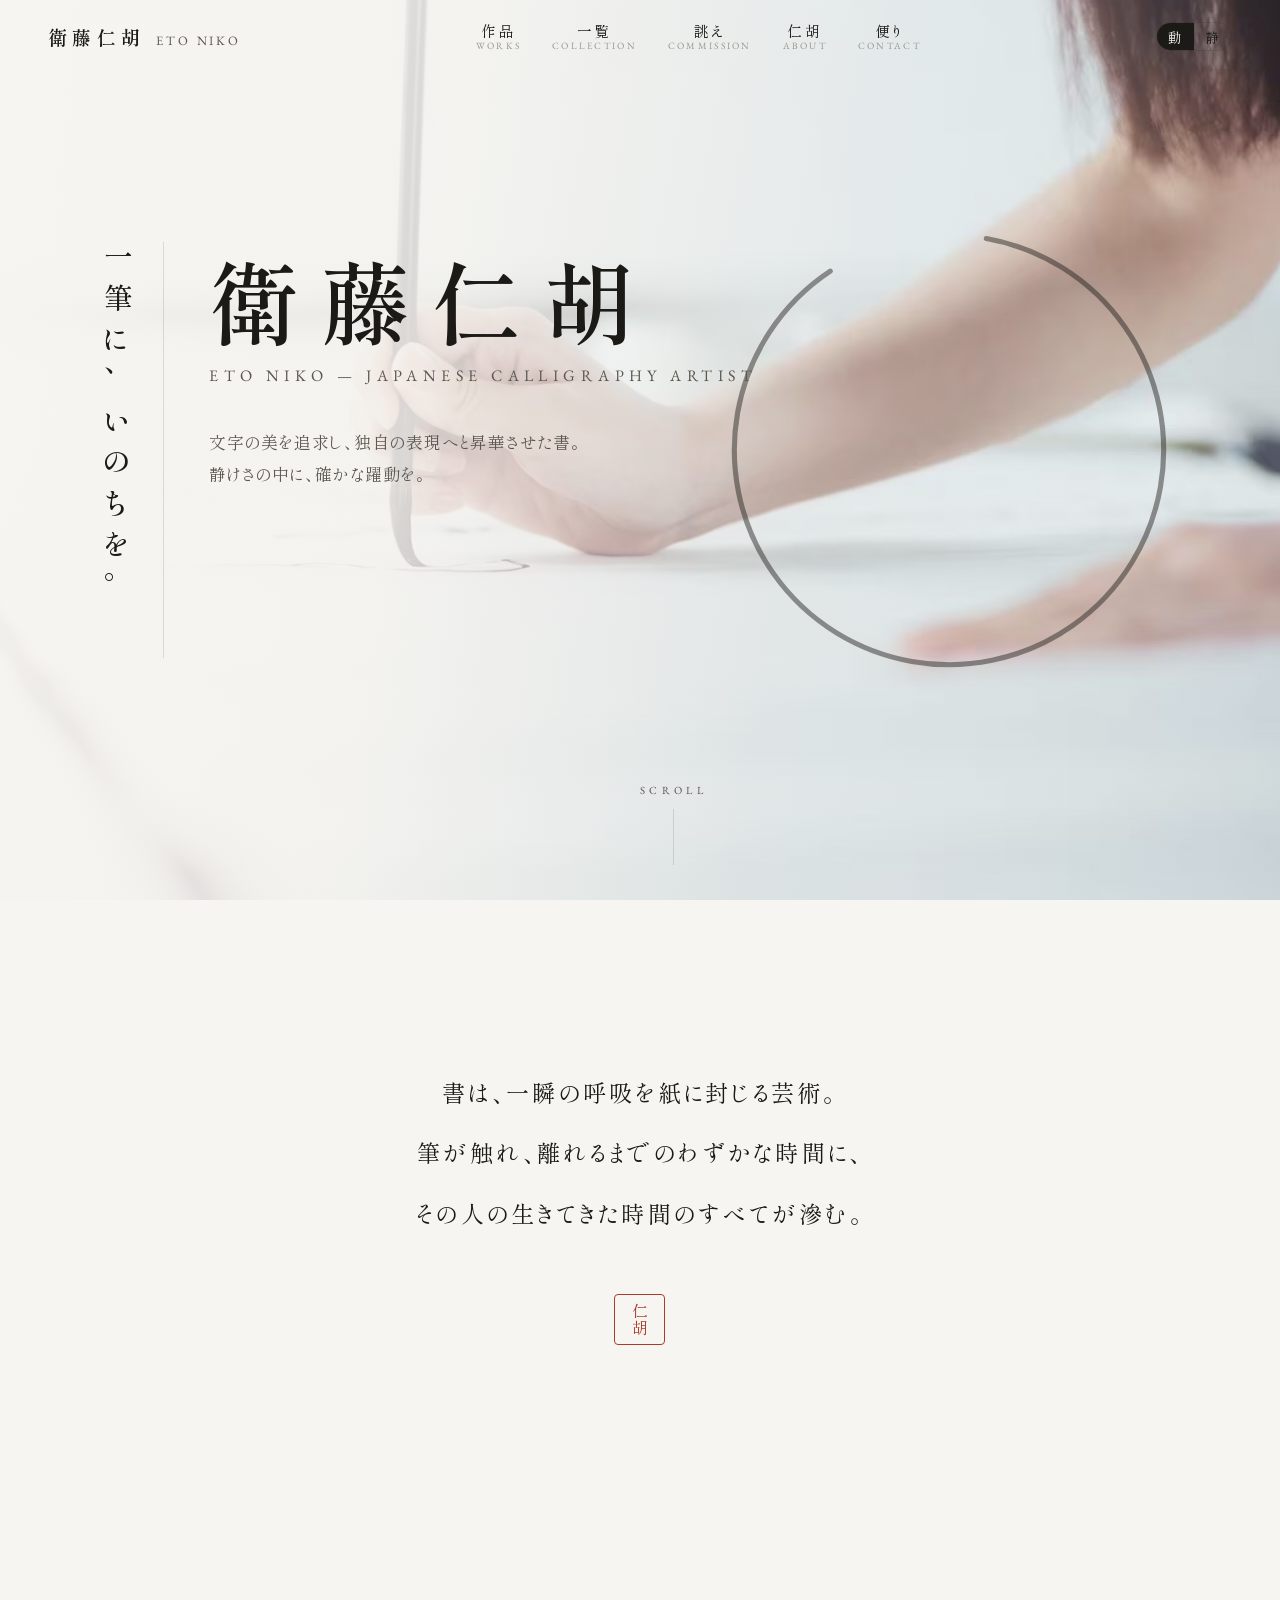
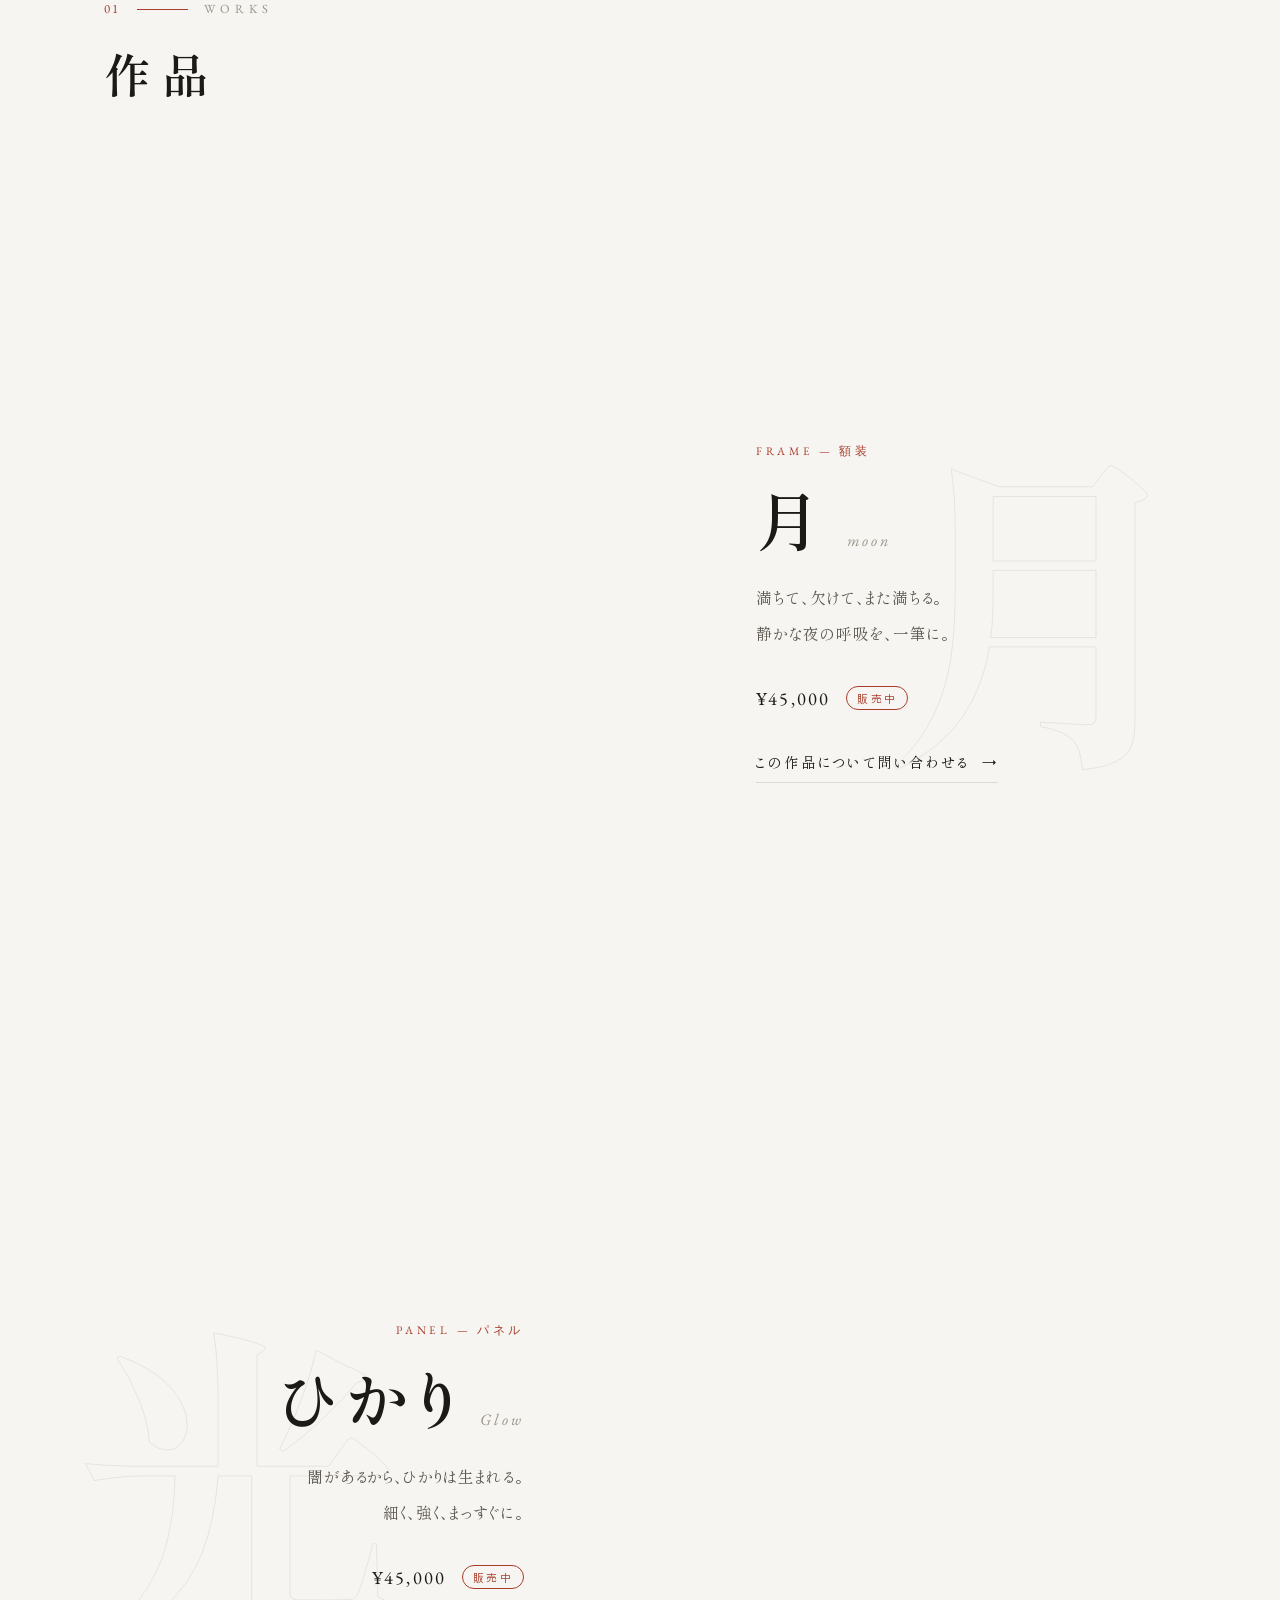
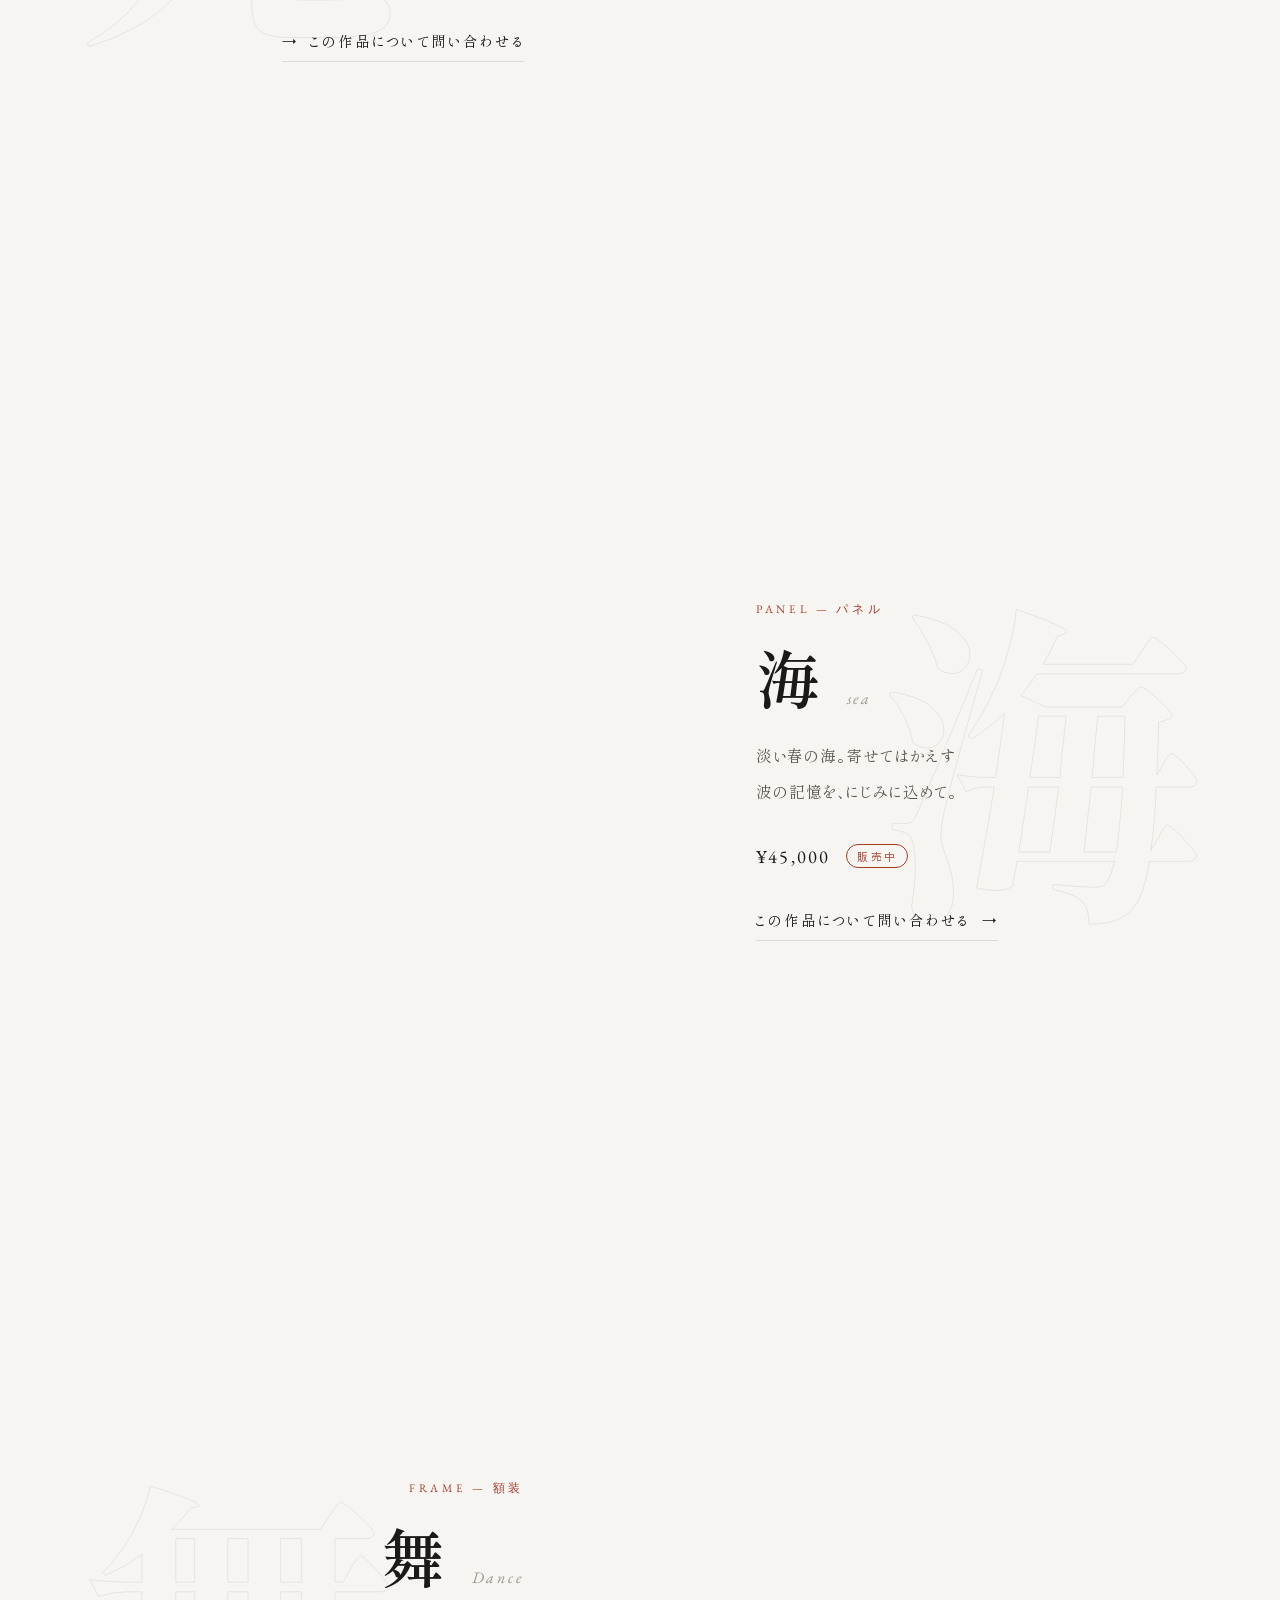
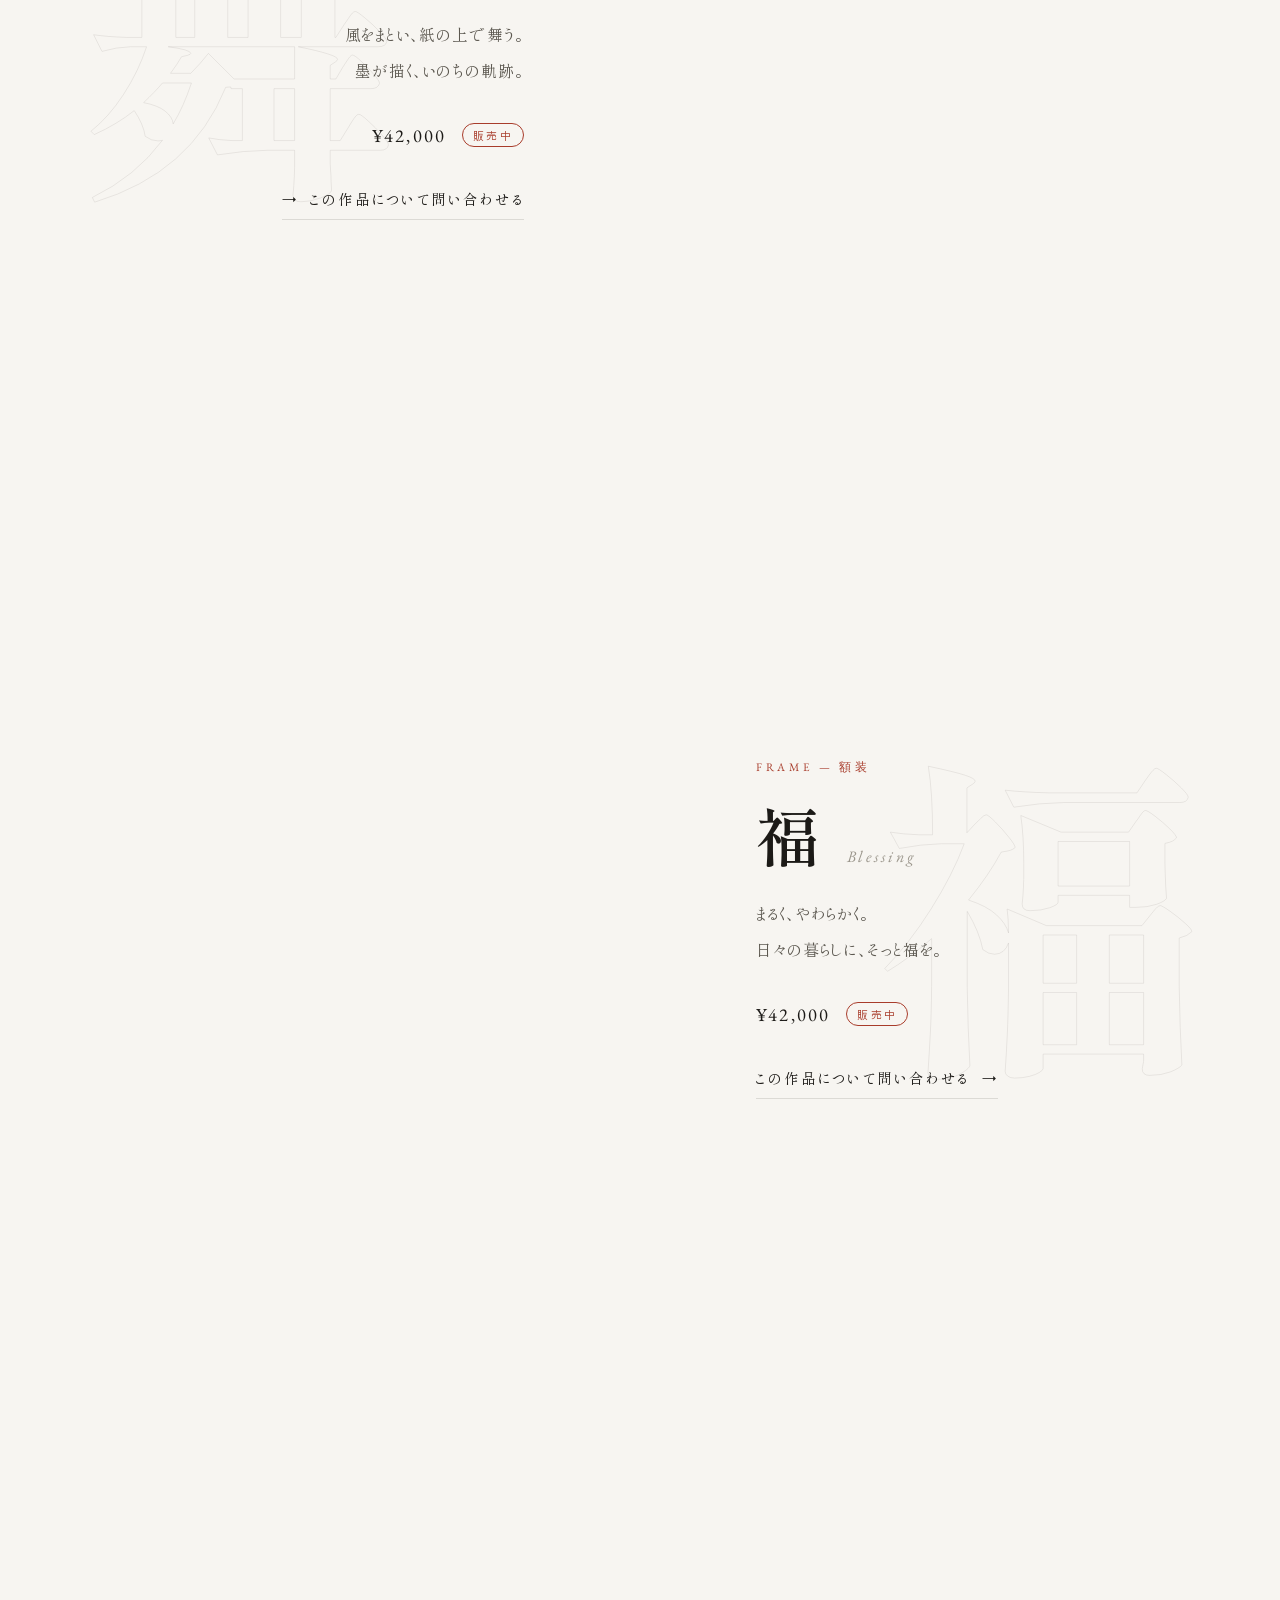
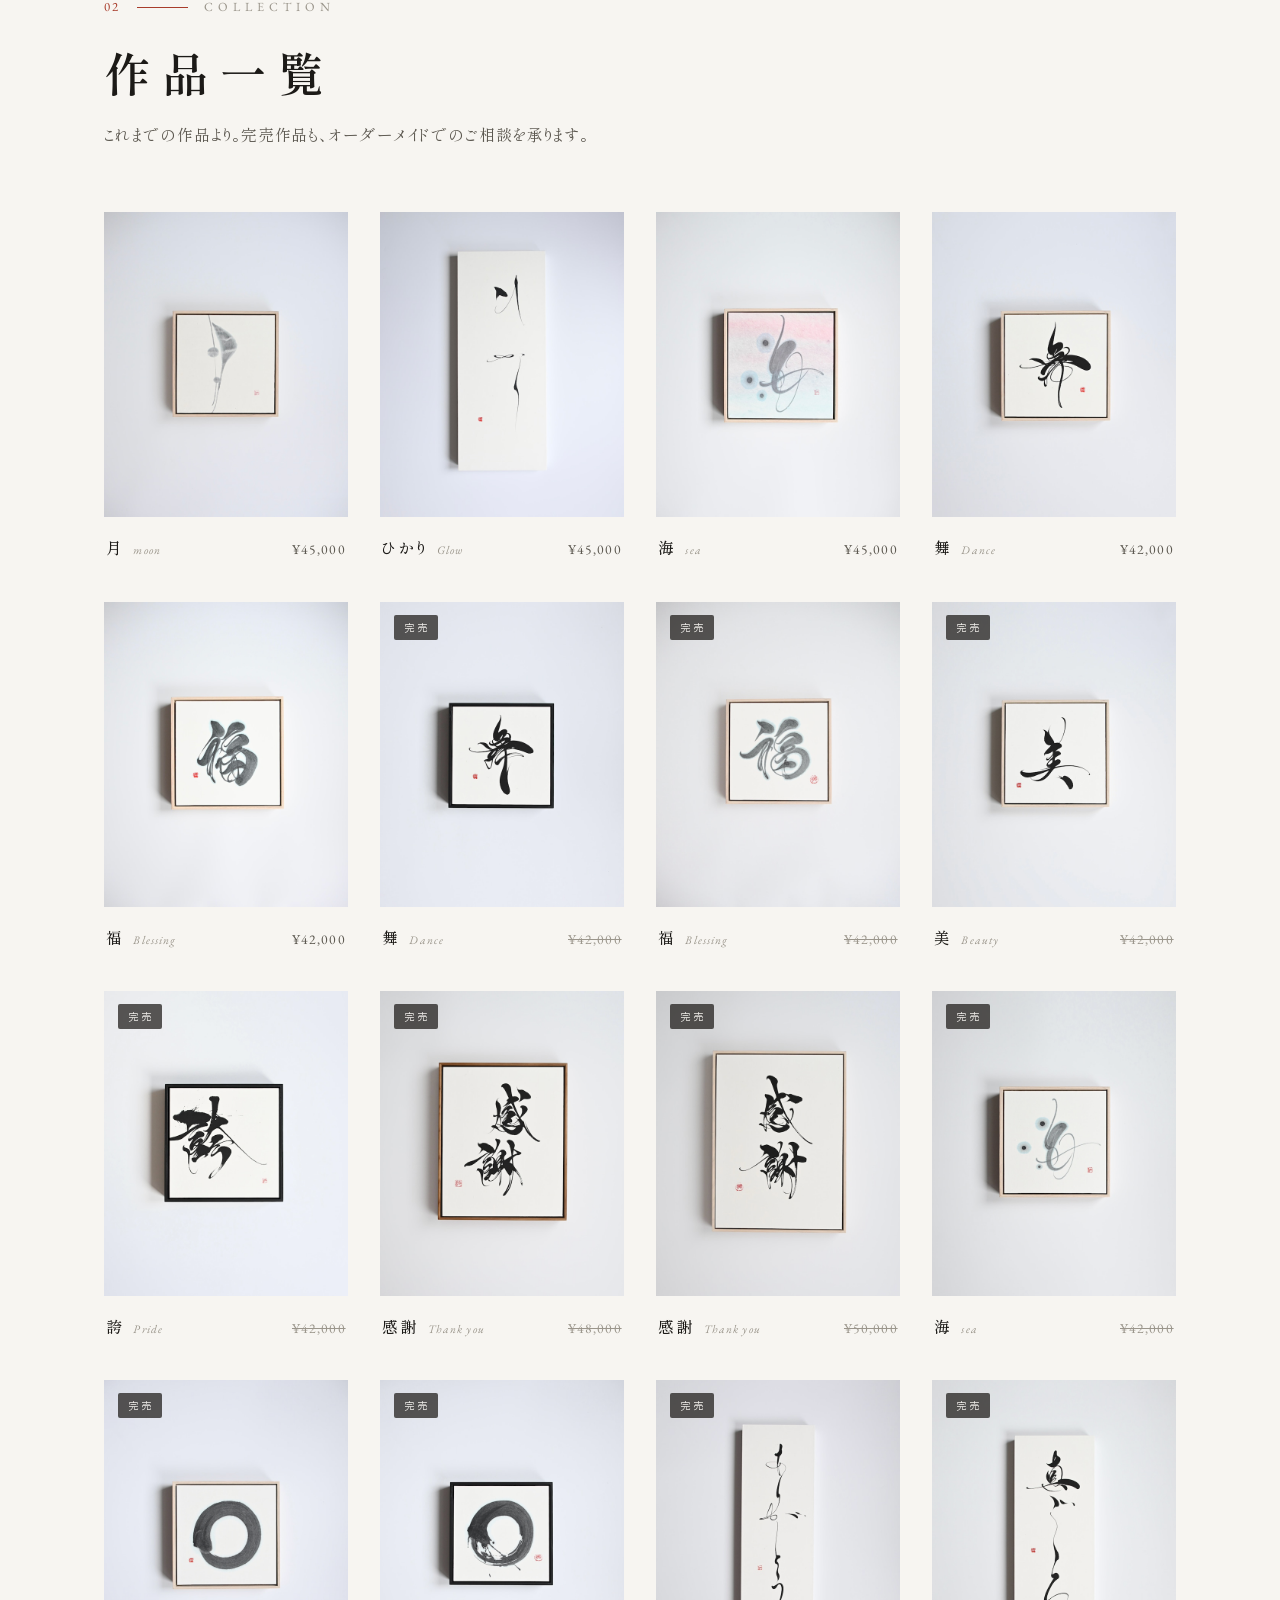
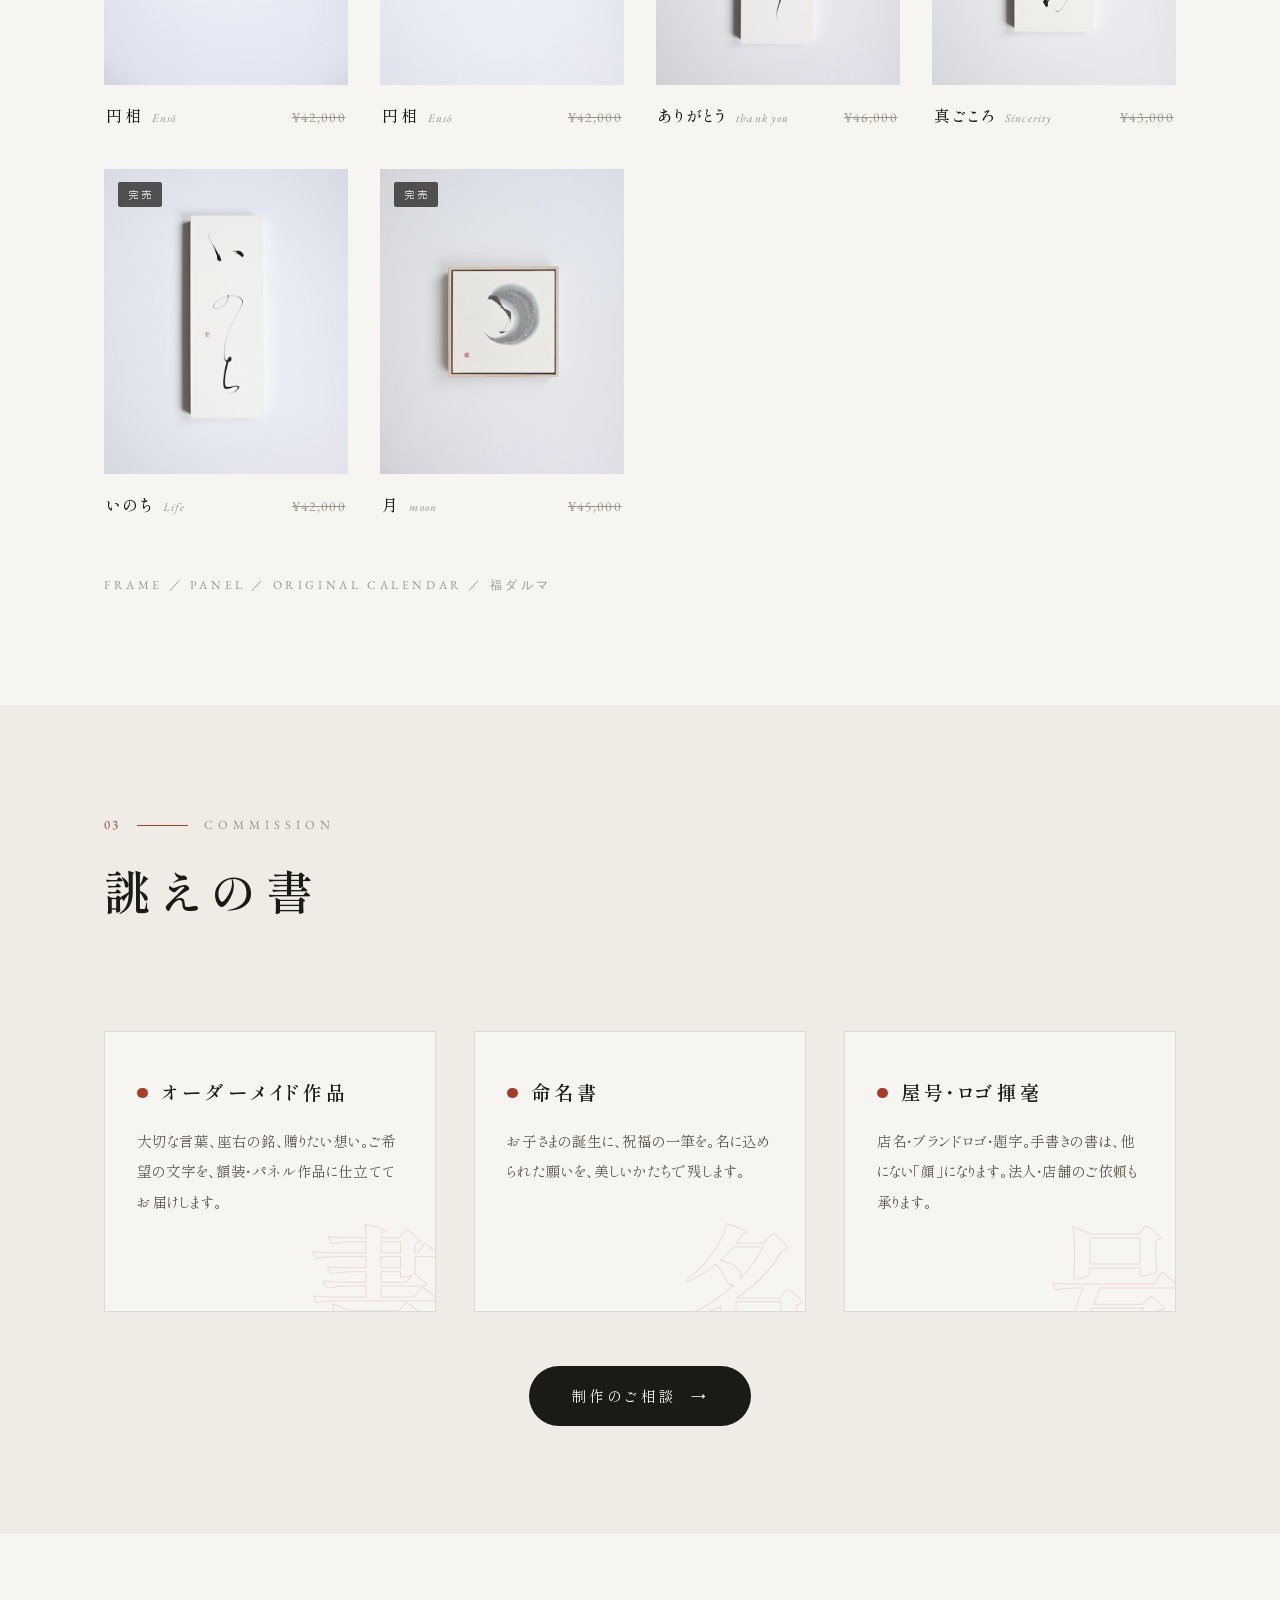
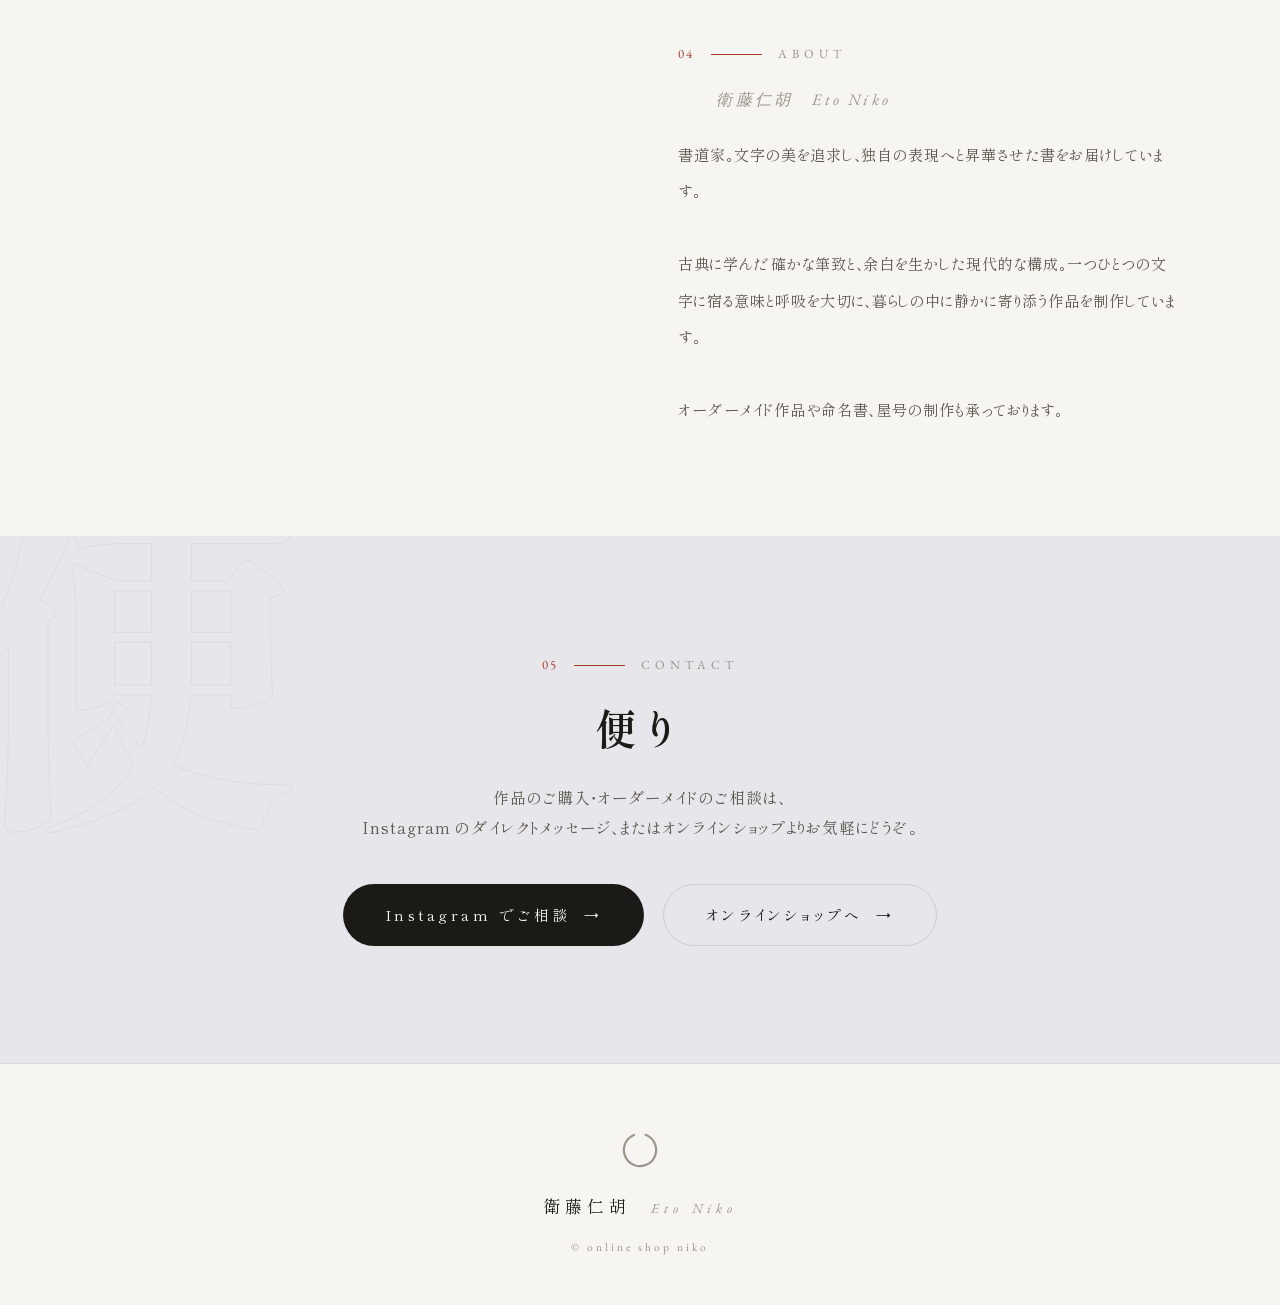
==== commit 493696e6: "Redesign with premium motion design and shop-like interactions - Remove the ink-motion video section" ====
--- a/index.html
+++ b/index.html
@@ -12,34 +12,40 @@
 <link rel="icon" href="data:image/svg+xml,%3Csvg xmlns='http://www.w3.org/2000/svg' viewBox='0 0 100 100'%3E%3Ccircle cx='50' cy='50' r='38' fill='none' stroke='%231c1a17' stroke-width='9' stroke-linecap='round' stroke-dasharray='215 24' transform='rotate(-70 50 50)'/%3E%3C/svg%3E">
 <link rel="preconnect" href="https://fonts.googleapis.com">
 <link rel="preconnect" href="https://fonts.gstatic.com" crossorigin>
-<link href="https://fonts.googleapis.com/css2?family=Shippori+Mincho:wght@400;500;600;800&family=Zen+Kaku+Gothic+New:wght@300;400;500&family=EB+Garamond:ital,wght@0,400;0,500;1,400&display=swap" rel="stylesheet">
+<link href="https://fonts.googleapis.com/css2?family=Shippori+Mincho:wght@400;500;600;800&family=Zen+Kaku+Gothic+New:wght@300;400;500&family=EB+Garamond:ital,wght@0,400;0,500;1,400;1,500&display=swap" rel="stylesheet">
 <link rel="stylesheet" href="css/style.css">
 </head>
 <body>
 
-<!-- ===== Loading ink veil ===== -->
+<!-- ===== Loading sequence ===== -->
 <div class="veil" id="veil" aria-hidden="true">
-  <svg class="veil-enso" viewBox="0 0 120 120">
-    <circle cx="60" cy="60" r="44" pathLength="100"/>
-  </svg>
+  <div class="veil-inner">
+    <svg class="veil-enso" viewBox="0 0 120 120">
+      <circle cx="60" cy="60" r="44" pathLength="100"/>
+    </svg>
+    <p class="veil-name">衛藤仁胡</p>
+    <p class="veil-en">Eto Niko</p>
+  </div>
 </div>
+
+<!-- ===== Custom cursor (desktop) ===== -->
+<div class="cursor" id="cursor" aria-hidden="true"><span class="cursor-label"></span></div>
 
 <!-- ===== Header ===== -->
 <header class="site-header" id="siteHeader">
-  <a class="brand" href="#top">
+  <a class="brand" href="#top" data-magnetic>
     <span class="brand-ja">衛藤仁胡</span>
     <span class="brand-en">Eto Niko</span>
   </a>
   <nav class="site-nav" id="siteNav" aria-label="メインナビゲーション">
-    <a href="#works">作品<small>Works</small></a>
-    <a href="#motion">動<small>Motion</small></a>
-    <a href="#collection">一覧<small>Collection</small></a>
-    <a href="#order">誂え<small>Order</small></a>
-    <a href="#about">仁胡<small>About</small></a>
-    <a href="#contact">便り<small>Contact</small></a>
+    <a href="#works" data-cursor><span>作品</span><small>Works</small></a>
+    <a href="#collection" data-cursor><span>一覧</span><small>Collection</small></a>
+    <a href="#order" data-cursor><span>誂え</span><small>Commission</small></a>
+    <a href="#about" data-cursor><span>仁胡</span><small>About</small></a>
+    <a href="#contact" data-cursor><span>便り</span><small>Contact</small></a>
   </nav>
   <div class="header-tools">
-    <button class="motion-toggle" id="motionToggle" type="button" aria-pressed="false" title="動きのオン・オフを切り替え">
+    <button class="motion-toggle" id="motionToggle" type="button" aria-pressed="false" title="演出のオン・オフを切り替え" data-cursor>
       <span class="mt-dou">動</span><span class="mt-sei">静</span>
     </button>
     <button class="nav-burger" id="navBurger" type="button" aria-label="メニュー"><span></span><span></span></button>
@@ -50,250 +56,248 @@
 
   <!-- ===== Hero ===== -->
   <section class="hero" id="hero">
-    <div class="hero-photo">
+    <div class="hero-photo" data-parallax="0.12">
       <img src="assets/img/hero.jpg" alt="筆を執る書家・衛藤仁胡の手元" id="heroImg">
     </div>
     <svg class="hero-enso" viewBox="0 0 120 120" aria-hidden="true">
       <circle cx="60" cy="60" r="46" pathLength="100"/>
     </svg>
     <div class="hero-copy">
-      <p class="hero-lead tate">一筆に、いのちを。</p>
-      <h1 class="hero-title">
-        <span class="hero-name">衛藤仁胡</span>
-        <span class="hero-name-en">Eto Niko — Japanese Calligraphy Artist</span>
-      </h1>
-      <p class="hero-sub">文字の美を追求し、独自の表現へと昇華させた書。<br>静けさの中に、墨の躍動を。</p>
-    </div>
-    <a class="scroll-cue" href="#statement"><span>scroll</span><i></i></a>
+      <p class="hero-lead tate"><span class="tate-mask">一筆に、いのちを。</span></p>
+      <div class="hero-title">
+        <h1 class="hero-name" id="heroName" aria-label="衛藤仁胡">衛藤仁胡</h1>
+        <p class="hero-name-en">Eto Niko — Japanese Calligraphy Artist</p>
+        <p class="hero-sub">文字の美を追求し、独自の表現へと昇華させた書。<br>静けさの中に、確かな躍動を。</p>
+        <img class="hero-stroke" src="assets/img/textures/stroke.jpg" alt="" aria-hidden="true">
+      </div>
+    </div>
+    <a class="scroll-cue" href="#statement" data-cursor><span>Scroll</span><i></i></a>
   </section>
 
   <!-- ===== Statement ===== -->
   <section class="statement" id="statement">
-    <p class="statement-text reveal">
-      書は、<em>止まった瞬間の舞</em>である。<br>
-      筆が紙に触れ、離れるまでの一瞬に、<br class="sp">呼吸と時間が封じ込められる。<br>
-      その静けさの奥にある「動」を、<br class="sp">感じていただけたら。
+    <p class="statement-text" data-anim="lines">
+      <span class="line">書は、一瞬の呼吸を紙に封じる芸術。</span>
+      <span class="line">筆が触れ、離れるまでのわずかな時間に、</span>
+      <span class="line">その人の生きてきた時間のすべてが滲む。</span>
     </p>
-    <span class="statement-seal" aria-hidden="true">仁胡</span>
+    <span class="statement-seal" data-anim="fade" aria-hidden="true">仁胡</span>
   </section>
 
   <!-- ===== Featured works ===== -->
   <section class="works" id="works">
-    <header class="sec-head reveal">
-      <p class="sec-no">一</p>
-      <h2 class="sec-title">作品<span>Works</span></h2>
-      <p class="sec-desc">一点、一点。同じ文字は、二度と書けない。<br>いま出会える作品たちです。</p>
+    <header class="sec-head">
+      <p class="sec-label" data-anim="fade"><span class="sec-index">01</span><span class="sec-rule"></span><span class="sec-en">Works</span></p>
+      <h2 class="sec-title" data-anim="lines"><span class="line">作品</span></h2>
+      <p class="sec-desc" data-anim="fade" data-delay="200">一点、一点。同じ文字は、二度と書けない。<br>いま出会える作品たちです。</p>
     </header>
 
     <!-- 月 -->
-    <article class="stage reveal" data-kanji="月">
-      <figure class="stage-fig">
-        <a class="zoomable" href="assets/img/works/tsuki-frame.jpg" data-title="月 — moon" data-price="¥45,000" data-note="額装 / Frame">
+    <article class="stage" data-kanji="月">
+      <figure class="stage-fig" data-anim="wipe">
+        <a class="zoomable" href="assets/img/works/tsuki-frame.jpg" data-title="月 — moon" data-price="¥45,000" data-note="額装 / Frame" data-cursor="view" data-tilt>
           <img src="assets/img/works/tsuki-frame.jpg" alt="書作品「月」額装" loading="lazy">
         </a>
       </figure>
       <div class="stage-info">
-        <p class="stage-cat">Frame — 額装</p>
-        <h3 class="stage-name">月<span class="stage-name-en">moon</span></h3>
-        <p class="stage-essay">満ちて、欠けて、また満ちる。<br>静かな夜の呼吸を、一筆に。</p>
-        <p class="stage-price">¥45,000 <span class="stock ok">販売中</span></p>
-        <a class="stage-link" href="#contact" data-shop-link>この作品について問い合わせる<i>→</i></a>
+        <p class="stage-cat" data-anim="fade">Frame — 額装</p>
+        <h3 class="stage-name" data-anim="lines"><span class="line">月<span class="stage-name-en">moon</span></span></h3>
+        <p class="stage-essay" data-anim="fade" data-delay="150">満ちて、欠けて、また満ちる。<br>静かな夜の呼吸を、一筆に。</p>
+        <p class="stage-price" data-anim="fade" data-delay="250">¥45,000 <span class="stock ok">販売中</span></p>
+        <a class="stage-link" href="#contact" data-shop-link data-anim="fade" data-delay="350" data-cursor>この作品について問い合わせる<i>→</i></a>
       </div>
     </article>
 
     <!-- ひかり -->
-    <article class="stage rev reveal" data-kanji="光">
-      <figure class="stage-fig">
-        <a class="zoomable" href="assets/img/works/hikari.jpg" data-title="ひかり — Glow" data-price="¥45,000" data-note="パネル / Panel">
+    <article class="stage rev" data-kanji="光">
+      <figure class="stage-fig" data-anim="wipe">
+        <a class="zoomable" href="assets/img/works/hikari.jpg" data-title="ひかり — Glow" data-price="¥45,000" data-note="パネル / Panel" data-cursor="view" data-tilt>
           <img src="assets/img/works/hikari.jpg" alt="書作品「ひかり」パネル" loading="lazy">
         </a>
       </figure>
       <div class="stage-info">
-        <p class="stage-cat">Panel — パネル</p>
-        <h3 class="stage-name">ひかり<span class="stage-name-en">Glow</span></h3>
-        <p class="stage-essay">闇があるから、ひかりは生まれる。<br>細く、強く、まっすぐに。</p>
-        <p class="stage-price">¥45,000 <span class="stock ok">販売中</span></p>
-        <a class="stage-link" href="#contact" data-shop-link>この作品について問い合わせる<i>→</i></a>
+        <p class="stage-cat" data-anim="fade">Panel — パネル</p>
+        <h3 class="stage-name" data-anim="lines"><span class="line">ひかり<span class="stage-name-en">Glow</span></span></h3>
+        <p class="stage-essay" data-anim="fade" data-delay="150">闇があるから、ひかりは生まれる。<br>細く、強く、まっすぐに。</p>
+        <p class="stage-price" data-anim="fade" data-delay="250">¥45,000 <span class="stock ok">販売中</span></p>
+        <a class="stage-link" href="#contact" data-shop-link data-anim="fade" data-delay="350" data-cursor>この作品について問い合わせる<i>→</i></a>
       </div>
     </article>
 
     <!-- 海 -->
-    <article class="stage reveal" data-kanji="海">
-      <figure class="stage-fig">
-        <a class="zoomable" href="assets/img/works/umi-spring.jpg" data-title="海 — sea" data-price="¥45,000" data-note="パネル / Panel">
+    <article class="stage" data-kanji="海">
+      <figure class="stage-fig" data-anim="wipe">
+        <a class="zoomable" href="assets/img/works/umi-spring.jpg" data-title="海 — sea" data-price="¥45,000" data-note="パネル / Panel" data-cursor="view" data-tilt>
           <img src="assets/img/works/umi-spring.jpg" alt="書作品「海」淡彩パネル" loading="lazy">
         </a>
       </figure>
       <div class="stage-info">
-        <p class="stage-cat">Panel — パネル</p>
-        <h3 class="stage-name">海<span class="stage-name-en">sea</span></h3>
-        <p class="stage-essay">淡い春の海。寄せてはかえす<br>波の記憶を、にじみに込めて。</p>
-        <p class="stage-price">¥45,000 <span class="stock ok">販売中</span></p>
-        <a class="stage-link" href="#contact" data-shop-link>この作品について問い合わせる<i>→</i></a>
+        <p class="stage-cat" data-anim="fade">Panel — パネル</p>
+        <h3 class="stage-name" data-anim="lines"><span class="line">海<span class="stage-name-en">sea</span></span></h3>
+        <p class="stage-essay" data-anim="fade" data-delay="150">淡い春の海。寄せてはかえす<br>波の記憶を、にじみに込めて。</p>
+        <p class="stage-price" data-anim="fade" data-delay="250">¥45,000 <span class="stock ok">販売中</span></p>
+        <a class="stage-link" href="#contact" data-shop-link data-anim="fade" data-delay="350" data-cursor>この作品について問い合わせる<i>→</i></a>
       </div>
     </article>
 
     <!-- 舞 -->
-    <article class="stage rev reveal" data-kanji="舞">
-      <figure class="stage-fig">
-        <a class="zoomable" href="assets/img/works/mai.jpg" data-title="舞 — Dance" data-price="¥42,000" data-note="額装 / Frame">
+    <article class="stage rev" data-kanji="舞">
+      <figure class="stage-fig" data-anim="wipe">
+        <a class="zoomable" href="assets/img/works/mai.jpg" data-title="舞 — Dance" data-price="¥42,000" data-note="額装 / Frame" data-cursor="view" data-tilt>
           <img src="assets/img/works/mai.jpg" alt="書作品「舞」額装" loading="lazy">
         </a>
       </figure>
       <div class="stage-info">
-        <p class="stage-cat">Frame — 額装</p>
-        <h3 class="stage-name">舞<span class="stage-name-en">Dance</span></h3>
-        <p class="stage-essay">風をまとい、紙の上で舞う。<br>墨が描く、いのちの軌跡。</p>
-        <p class="stage-price">¥42,000 <span class="stock ok">販売中</span></p>
-        <a class="stage-link" href="#contact" data-shop-link>この作品について問い合わせる<i>→</i></a>
+        <p class="stage-cat" data-anim="fade">Frame — 額装</p>
+        <h3 class="stage-name" data-anim="lines"><span class="line">舞<span class="stage-name-en">Dance</span></span></h3>
+        <p class="stage-essay" data-anim="fade" data-delay="150">風をまとい、紙の上で舞う。<br>墨が描く、いのちの軌跡。</p>
+        <p class="stage-price" data-anim="fade" data-delay="250">¥42,000 <span class="stock ok">販売中</span></p>
+        <a class="stage-link" href="#contact" data-shop-link data-anim="fade" data-delay="350" data-cursor>この作品について問い合わせる<i>→</i></a>
       </div>
     </article>
 
     <!-- 福 -->
-    <article class="stage reveal" data-kanji="福">
-      <figure class="stage-fig">
-        <a class="zoomable" href="assets/img/works/fuku.jpg" data-title="福 — Blessing" data-price="¥42,000" data-note="額装 / Frame">
+    <article class="stage" data-kanji="福">
+      <figure class="stage-fig" data-anim="wipe">
+        <a class="zoomable" href="assets/img/works/fuku.jpg" data-title="福 — Blessing" data-price="¥42,000" data-note="額装 / Frame" data-cursor="view" data-tilt>
           <img src="assets/img/works/fuku.jpg" alt="書作品「福」額装" loading="lazy">
         </a>
       </figure>
       <div class="stage-info">
-        <p class="stage-cat">Frame — 額装</p>
-        <h3 class="stage-name">福<span class="stage-name-en">Blessing</span></h3>
-        <p class="stage-essay">まるく、やわらかく。<br>日々の暮らしに、そっと福を。</p>
-        <p class="stage-price">¥42,000 <span class="stock ok">販売中</span></p>
-        <a class="stage-link" href="#contact" data-shop-link>この作品について問い合わせる<i>→</i></a>
-      </div>
-    </article>
-  </section>
-
-  <!-- ===== Motion ===== -->
-  <section class="motion" id="motion">
-    <header class="sec-head light reveal">
-      <p class="sec-no">二</p>
-      <h2 class="sec-title">動<span>Ink in Motion</span></h2>
-      <p class="sec-desc">書は、止まった瞬間の舞踏。<br>ならば、その一瞬の前後を観てみたい。——墨が動き出す、新しい書の体験。</p>
-    </header>
-    <div class="motion-grid">
-      <figure class="motion-item reveal">
-        <video src="assets/video/mai.mp4" poster="assets/img/works/mai.jpg" muted loop playsinline preload="metadata"></video>
-        <figcaption><strong>舞</strong>Dance — 墨が風をまとう</figcaption>
-      </figure>
-      <figure class="motion-item reveal">
-        <video src="assets/video/enso.mp4" poster="assets/img/works/enso.jpg" muted loop playsinline preload="metadata"></video>
-        <figcaption><strong>円相</strong>Ensō — 円は、呼吸する</figcaption>
-      </figure>
-      <figure class="motion-item reveal">
-        <video src="assets/video/kansha.mp4" poster="assets/img/works/kansha-50.jpg" muted loop playsinline preload="metadata"></video>
-        <figcaption><strong>感謝</strong>Thank you — 想いが、立ちのぼる</figcaption>
-      </figure>
-    </div>
-    <p class="motion-note reveal">※ 作品写真をもとに生成した映像表現です。実物の作品は静止した書作品です。</p>
+        <p class="stage-cat" data-anim="fade">Frame — 額装</p>
+        <h3 class="stage-name" data-anim="lines"><span class="line">福<span class="stage-name-en">Blessing</span></span></h3>
+        <p class="stage-essay" data-anim="fade" data-delay="150">まるく、やわらかく。<br>日々の暮らしに、そっと福を。</p>
+        <p class="stage-price" data-anim="fade" data-delay="250">¥42,000 <span class="stock ok">販売中</span></p>
+        <a class="stage-link" href="#contact" data-shop-link data-anim="fade" data-delay="350" data-cursor>この作品について問い合わせる<i>→</i></a>
+      </div>
+    </article>
   </section>
 
   <!-- ===== Collection ===== -->
   <section class="collection" id="collection">
-    <header class="sec-head reveal">
-      <p class="sec-no">三</p>
-      <h2 class="sec-title">作品一覧<span>Collection</span></h2>
-      <p class="sec-desc">これまでの作品より。完売作品も、オーダーメイドでのご相談を承ります。</p>
+    <header class="sec-head">
+      <p class="sec-label" data-anim="fade"><span class="sec-index">02</span><span class="sec-rule"></span><span class="sec-en">Collection</span></p>
+      <h2 class="sec-title" data-anim="lines"><span class="line">作品一覧</span></h2>
+      <p class="sec-desc" data-anim="fade" data-delay="200">これまでの作品より。完売作品も、オーダーメイドでのご相談を承ります。</p>
     </header>
     <div class="col-grid">
-      <a class="col-item reveal zoomable" href="assets/img/works/tsuki-frame.jpg" data-title="月 — moon" data-price="¥45,000" data-note="額装 / Frame">
-        <img src="assets/img/works/tsuki-frame.jpg" alt="月 moon" loading="lazy"><span class="ci-name">月<em>moon</em></span><span class="ci-price">¥45,000</span>
-      </a>
-      <a class="col-item reveal zoomable" href="assets/img/works/hikari.jpg" data-title="ひかり — Glow" data-price="¥45,000" data-note="パネル / Panel">
-        <img src="assets/img/works/hikari.jpg" alt="ひかり Glow" loading="lazy"><span class="ci-name">ひかり<em>Glow</em></span><span class="ci-price">¥45,000</span>
-      </a>
-      <a class="col-item reveal zoomable" href="assets/img/works/umi-spring.jpg" data-title="海 — sea" data-price="¥45,000" data-note="パネル / Panel">
-        <img src="assets/img/works/umi-spring.jpg" alt="海 sea" loading="lazy"><span class="ci-name">海<em>sea</em></span><span class="ci-price">¥45,000</span>
-      </a>
-      <a class="col-item reveal zoomable" href="assets/img/works/mai.jpg" data-title="舞 — Dance" data-price="¥42,000" data-note="額装 / Frame">
-        <img src="assets/img/works/mai.jpg" alt="舞 Dance" loading="lazy"><span class="ci-name">舞<em>Dance</em></span><span class="ci-price">¥42,000</span>
-      </a>
-      <a class="col-item reveal zoomable" href="assets/img/works/fuku.jpg" data-title="福 — Blessing" data-price="¥42,000" data-note="額装 / Frame">
-        <img src="assets/img/works/fuku.jpg" alt="福 Blessing" loading="lazy"><span class="ci-name">福<em>Blessing</em></span><span class="ci-price">¥42,000</span>
-      </a>
-      <a class="col-item sold reveal zoomable" href="assets/img/works/mai-black.jpg" data-title="舞 — Dance" data-price="¥42,000 / 完売" data-note="額装 / Frame">
-        <img src="assets/img/works/mai-black.jpg" alt="舞 Dance 黒額" loading="lazy"><span class="ci-name">舞<em>Dance</em></span><span class="ci-price">¥42,000</span>
-      </a>
-      <a class="col-item sold reveal zoomable" href="assets/img/works/fuku-2.jpg" data-title="福 — Blessing" data-price="¥42,000 / 完売" data-note="額装 / Frame">
-        <img src="assets/img/works/fuku-2.jpg" alt="福 Blessing" loading="lazy"><span class="ci-name">福<em>Blessing</em></span><span class="ci-price">¥42,000</span>
-      </a>
-      <a class="col-item sold reveal zoomable" href="assets/img/works/bi.jpg" data-title="美 — Beauty" data-price="¥42,000 / 完売" data-note="額装 / Frame">
-        <img src="assets/img/works/bi.jpg" alt="美 Beauty" loading="lazy"><span class="ci-name">美<em>Beauty</em></span><span class="ci-price">¥42,000</span>
-      </a>
-      <a class="col-item sold reveal zoomable" href="assets/img/works/hokori.jpg" data-title="誇 — Pride" data-price="¥42,000 / 完売" data-note="額装 / Frame">
-        <img src="assets/img/works/hokori.jpg" alt="誇 Pride" loading="lazy"><span class="ci-name">誇<em>Pride</em></span><span class="ci-price">¥42,000</span>
-      </a>
-      <a class="col-item sold reveal zoomable" href="assets/img/works/kansha-48.jpg" data-title="感謝 — Thank you" data-price="¥48,000 / 完売" data-note="額装 / Frame">
-        <img src="assets/img/works/kansha-48.jpg" alt="感謝 Thank you" loading="lazy"><span class="ci-name">感謝<em>Thank you</em></span><span class="ci-price">¥48,000</span>
-      </a>
-      <a class="col-item sold reveal zoomable" href="assets/img/works/kansha-50.jpg" data-title="感謝 — Thank you" data-price="¥50,000 / 完売" data-note="額装 / Frame">
-        <img src="assets/img/works/kansha-50.jpg" alt="感謝 Thank you" loading="lazy"><span class="ci-name">感謝<em>Thank you</em></span><span class="ci-price">¥50,000</span>
-      </a>
-      <a class="col-item sold reveal zoomable" href="assets/img/works/umi.jpg" data-title="海 — sea" data-price="¥42,000 / 完売" data-note="額装 / Frame">
-        <img src="assets/img/works/umi.jpg" alt="海 sea" loading="lazy"><span class="ci-name">海<em>sea</em></span><span class="ci-price">¥42,000</span>
-      </a>
-      <a class="col-item sold reveal zoomable" href="assets/img/works/enso.jpg" data-title="円相 — Ensō" data-price="¥42,000 / 完売" data-note="額装 / Frame">
-        <img src="assets/img/works/enso.jpg" alt="円相 Ensō" loading="lazy"><span class="ci-name">円相<em>Ensō</em></span><span class="ci-price">¥42,000</span>
-      </a>
-      <a class="col-item sold reveal zoomable" href="assets/img/works/enso-black.jpg" data-title="円相 — Ensō" data-price="¥42,000 / 完売" data-note="額装 / Frame">
-        <img src="assets/img/works/enso-black.jpg" alt="円相 Ensō 黒額" loading="lazy"><span class="ci-name">円相<em>Ensō</em></span><span class="ci-price">¥42,000</span>
-      </a>
-      <a class="col-item sold reveal zoomable" href="assets/img/works/arigato.jpg" data-title="ありがとう — thank you" data-price="¥46,000 / 完売" data-note="パネル / Panel">
-        <img src="assets/img/works/arigato.jpg" alt="ありがとう thank you" loading="lazy"><span class="ci-name">ありがとう<em>thank you</em></span><span class="ci-price">¥46,000</span>
-      </a>
-      <a class="col-item sold reveal zoomable" href="assets/img/works/magokoro.jpg" data-title="真ごころ — Sincerity" data-price="¥43,000 / 完売" data-note="パネル / Panel">
-        <img src="assets/img/works/magokoro.jpg" alt="真ごころ Sincerity" loading="lazy"><span class="ci-name">真ごころ<em>Sincerity</em></span><span class="ci-price">¥43,000</span>
-      </a>
-      <a class="col-item sold reveal zoomable" href="assets/img/works/inochi.jpg" data-title="いのち — Life" data-price="¥42,000 / 完売" data-note="パネル / Panel">
-        <img src="assets/img/works/inochi.jpg" alt="いのち Life" loading="lazy"><span class="ci-name">いのち<em>Life</em></span><span class="ci-price">¥42,000</span>
-      </a>
-      <a class="col-item sold reveal zoomable" href="assets/img/works/tsuki-crescent.jpg" data-title="月 — moon" data-price="¥45,000 / 完売" data-note="額装 / Frame">
-        <img src="assets/img/works/tsuki-crescent.jpg" alt="月 moon 三日月" loading="lazy"><span class="ci-name">月<em>moon</em></span><span class="ci-price">¥45,000</span>
-      </a>
-    </div>
-    <p class="col-cats reveal">Frame ／ Panel ／ Original Calendar ／ 福ダルマ</p>
+      <a class="col-item zoomable" href="assets/img/works/tsuki-frame.jpg" data-title="月 — moon" data-price="¥45,000" data-note="額装 / Frame" data-anim="up" data-cursor="view">
+        <figure><img src="assets/img/works/tsuki-frame.jpg" alt="月 moon" loading="lazy"><span class="ci-view">作品を見る</span></figure>
+        <div class="ci-meta"><h3>月<em>moon</em></h3><p class="ci-price">¥45,000</p></div>
+      </a>
+      <a class="col-item zoomable" href="assets/img/works/hikari.jpg" data-title="ひかり — Glow" data-price="¥45,000" data-note="パネル / Panel" data-anim="up" data-cursor="view">
+        <figure><img src="assets/img/works/hikari.jpg" alt="ひかり Glow" loading="lazy"><span class="ci-view">作品を見る</span></figure>
+        <div class="ci-meta"><h3>ひかり<em>Glow</em></h3><p class="ci-price">¥45,000</p></div>
+      </a>
+      <a class="col-item zoomable" href="assets/img/works/umi-spring.jpg" data-title="海 — sea" data-price="¥45,000" data-note="パネル / Panel" data-anim="up" data-cursor="view">
+        <figure><img src="assets/img/works/umi-spring.jpg" alt="海 sea" loading="lazy"><span class="ci-view">作品を見る</span></figure>
+        <div class="ci-meta"><h3>海<em>sea</em></h3><p class="ci-price">¥45,000</p></div>
+      </a>
+      <a class="col-item zoomable" href="assets/img/works/mai.jpg" data-title="舞 — Dance" data-price="¥42,000" data-note="額装 / Frame" data-anim="up" data-cursor="view">
+        <figure><img src="assets/img/works/mai.jpg" alt="舞 Dance" loading="lazy"><span class="ci-view">作品を見る</span></figure>
+        <div class="ci-meta"><h3>舞<em>Dance</em></h3><p class="ci-price">¥42,000</p></div>
+      </a>
+      <a class="col-item zoomable" href="assets/img/works/fuku.jpg" data-title="福 — Blessing" data-price="¥42,000" data-note="額装 / Frame" data-anim="up" data-cursor="view">
+        <figure><img src="assets/img/works/fuku.jpg" alt="福 Blessing" loading="lazy"><span class="ci-view">作品を見る</span></figure>
+        <div class="ci-meta"><h3>福<em>Blessing</em></h3><p class="ci-price">¥42,000</p></div>
+      </a>
+      <a class="col-item sold zoomable" href="assets/img/works/mai-black.jpg" data-title="舞 — Dance" data-price="¥42,000 / 完売" data-note="額装 / Frame" data-anim="up" data-cursor="view">
+        <figure><img src="assets/img/works/mai-black.jpg" alt="舞 Dance 黒額" loading="lazy"><span class="ci-view">作品を見る</span><span class="ci-badge">完売</span></figure>
+        <div class="ci-meta"><h3>舞<em>Dance</em></h3><p class="ci-price">¥42,000</p></div>
+      </a>
+      <a class="col-item sold zoomable" href="assets/img/works/fuku-2.jpg" data-title="福 — Blessing" data-price="¥42,000 / 完売" data-note="額装 / Frame" data-anim="up" data-cursor="view">
+        <figure><img src="assets/img/works/fuku-2.jpg" alt="福 Blessing" loading="lazy"><span class="ci-view">作品を見る</span><span class="ci-badge">完売</span></figure>
+        <div class="ci-meta"><h3>福<em>Blessing</em></h3><p class="ci-price">¥42,000</p></div>
+      </a>
+      <a class="col-item sold zoomable" href="assets/img/works/bi.jpg" data-title="美 — Beauty" data-price="¥42,000 / 完売" data-note="額装 / Frame" data-anim="up" data-cursor="view">
+        <figure><img src="assets/img/works/bi.jpg" alt="美 Beauty" loading="lazy"><span class="ci-view">作品を見る</span><span class="ci-badge">完売</span></figure>
+        <div class="ci-meta"><h3>美<em>Beauty</em></h3><p class="ci-price">¥42,000</p></div>
+      </a>
+      <a class="col-item sold zoomable" href="assets/img/works/hokori.jpg" data-title="誇 — Pride" data-price="¥42,000 / 完売" data-note="額装 / Frame" data-anim="up" data-cursor="view">
+        <figure><img src="assets/img/works/hokori.jpg" alt="誇 Pride" loading="lazy"><span class="ci-view">作品を見る</span><span class="ci-badge">完売</span></figure>
+        <div class="ci-meta"><h3>誇<em>Pride</em></h3><p class="ci-price">¥42,000</p></div>
+      </a>
+      <a class="col-item sold zoomable" href="assets/img/works/kansha-48.jpg" data-title="感謝 — Thank you" data-price="¥48,000 / 完売" data-note="額装 / Frame" data-anim="up" data-cursor="view">
+        <figure><img src="assets/img/works/kansha-48.jpg" alt="感謝 Thank you" loading="lazy"><span class="ci-view">作品を見る</span><span class="ci-badge">完売</span></figure>
+        <div class="ci-meta"><h3>感謝<em>Thank you</em></h3><p class="ci-price">¥48,000</p></div>
+      </a>
+      <a class="col-item sold zoomable" href="assets/img/works/kansha-50.jpg" data-title="感謝 — Thank you" data-price="¥50,000 / 完売" data-note="額装 / Frame" data-anim="up" data-cursor="view">
+        <figure><img src="assets/img/works/kansha-50.jpg" alt="感謝 Thank you" loading="lazy"><span class="ci-view">作品を見る</span><span class="ci-badge">完売</span></figure>
+        <div class="ci-meta"><h3>感謝<em>Thank you</em></h3><p class="ci-price">¥50,000</p></div>
+      </a>
+      <a class="col-item sold zoomable" href="assets/img/works/umi.jpg" data-title="海 — sea" data-price="¥42,000 / 完売" data-note="額装 / Frame" data-anim="up" data-cursor="view">
+        <figure><img src="assets/img/works/umi.jpg" alt="海 sea" loading="lazy"><span class="ci-view">作品を見る</span><span class="ci-badge">完売</span></figure>
+        <div class="ci-meta"><h3>海<em>sea</em></h3><p class="ci-price">¥42,000</p></div>
+      </a>
+      <a class="col-item sold zoomable" href="assets/img/works/enso.jpg" data-title="円相 — Ensō" data-price="¥42,000 / 完売" data-note="額装 / Frame" data-anim="up" data-cursor="view">
+        <figure><img src="assets/img/works/enso.jpg" alt="円相 Ensō" loading="lazy"><span class="ci-view">作品を見る</span><span class="ci-badge">完売</span></figure>
+        <div class="ci-meta"><h3>円相<em>Ensō</em></h3><p class="ci-price">¥42,000</p></div>
+      </a>
+      <a class="col-item sold zoomable" href="assets/img/works/enso-black.jpg" data-title="円相 — Ensō" data-price="¥42,000 / 完売" data-note="額装 / Frame" data-anim="up" data-cursor="view">
+        <figure><img src="assets/img/works/enso-black.jpg" alt="円相 Ensō 黒額" loading="lazy"><span class="ci-view">作品を見る</span><span class="ci-badge">完売</span></figure>
+        <div class="ci-meta"><h3>円相<em>Ensō</em></h3><p class="ci-price">¥42,000</p></div>
+      </a>
+      <a class="col-item sold zoomable" href="assets/img/works/arigato.jpg" data-title="ありがとう — thank you" data-price="¥46,000 / 完売" data-note="パネル / Panel" data-anim="up" data-cursor="view">
+        <figure><img src="assets/img/works/arigato.jpg" alt="ありがとう thank you" loading="lazy"><span class="ci-view">作品を見る</span><span class="ci-badge">完売</span></figure>
+        <div class="ci-meta"><h3>ありがとう<em>thank you</em></h3><p class="ci-price">¥46,000</p></div>
+      </a>
+      <a class="col-item sold zoomable" href="assets/img/works/magokoro.jpg" data-title="真ごころ — Sincerity" data-price="¥43,000 / 完売" data-note="パネル / Panel" data-anim="up" data-cursor="view">
+        <figure><img src="assets/img/works/magokoro.jpg" alt="真ごころ Sincerity" loading="lazy"><span class="ci-view">作品を見る</span><span class="ci-badge">完売</span></figure>
+        <div class="ci-meta"><h3>真ごころ<em>Sincerity</em></h3><p class="ci-price">¥43,000</p></div>
+      </a>
+      <a class="col-item sold zoomable" href="assets/img/works/inochi.jpg" data-title="いのち — Life" data-price="¥42,000 / 完売" data-note="パネル / Panel" data-anim="up" data-cursor="view">
+        <figure><img src="assets/img/works/inochi.jpg" alt="いのち Life" loading="lazy"><span class="ci-view">作品を見る</span><span class="ci-badge">完売</span></figure>
+        <div class="ci-meta"><h3>いのち<em>Life</em></h3><p class="ci-price">¥42,000</p></div>
+      </a>
+      <a class="col-item sold zoomable" href="assets/img/works/tsuki-crescent.jpg" data-title="月 — moon" data-price="¥45,000 / 完売" data-note="額装 / Frame" data-anim="up" data-cursor="view">
+        <figure><img src="assets/img/works/tsuki-crescent.jpg" alt="月 moon 三日月" loading="lazy"><span class="ci-view">作品を見る</span><span class="ci-badge">完売</span></figure>
+        <div class="ci-meta"><h3>月<em>moon</em></h3><p class="ci-price">¥45,000</p></div>
+      </a>
+    </div>
+    <p class="col-cats" data-anim="fade">Frame ／ Panel ／ Original Calendar ／ 福ダルマ</p>
   </section>
 
   <!-- ===== Order ===== -->
   <section class="order" id="order">
-    <header class="sec-head reveal">
-      <p class="sec-no">四</p>
-      <h2 class="sec-title">誂えの書<span>Custom Order</span></h2>
-      <p class="sec-desc">世界にひとつ、あなたのための一筆を。</p>
+    <header class="sec-head">
+      <p class="sec-label" data-anim="fade"><span class="sec-index">03</span><span class="sec-rule"></span><span class="sec-en">Commission</span></p>
+      <h2 class="sec-title" data-anim="lines"><span class="line">誂えの書</span></h2>
+      <p class="sec-desc" data-anim="fade" data-delay="200">世界にひとつ、あなたのための一筆を。</p>
     </header>
     <div class="order-grid">
-      <div class="order-card reveal">
+      <div class="order-card" data-anim="up" data-cursor>
         <span class="oc-kanji" aria-hidden="true">書</span>
         <h3>オーダーメイド作品</h3>
         <p>大切な言葉、座右の銘、贈りたい想い。ご希望の文字を、額装・パネル作品に仕立ててお届けします。</p>
-      </div>
-      <div class="order-card reveal">
+        <span class="oc-arrow" aria-hidden="true">→</span>
+      </div>
+      <div class="order-card" data-anim="up" data-delay="120" data-cursor>
         <span class="oc-kanji" aria-hidden="true">名</span>
         <h3>命名書</h3>
         <p>お子さまの誕生に、祝福の一筆を。名に込められた願いを、美しいかたちで残します。</p>
-      </div>
-      <div class="order-card reveal">
+        <span class="oc-arrow" aria-hidden="true">→</span>
+      </div>
+      <div class="order-card" data-anim="up" data-delay="240" data-cursor>
         <span class="oc-kanji" aria-hidden="true">号</span>
         <h3>屋号・ロゴ揮毫</h3>
         <p>店名・ブランドロゴ・題字。手書きの書は、他にない「顔」になります。法人・店舗のご依頼も承ります。</p>
-      </div>
-    </div>
-    <div class="order-cta reveal">
-      <a class="btn-primary" href="#contact">制作のご相談<i>→</i></a>
+        <span class="oc-arrow" aria-hidden="true">→</span>
+      </div>
+    </div>
+    <div class="order-cta" data-anim="fade" data-delay="300">
+      <a class="btn-primary" href="#contact" data-magnetic data-cursor>制作のご相談<i>→</i></a>
     </div>
   </section>
 
   <!-- ===== About ===== -->
   <section class="about" id="about">
-    <figure class="about-fig reveal">
-      <img src="assets/img/hero.jpg" alt="制作中の衛藤仁胡" loading="lazy">
+    <figure class="about-fig" data-anim="wipe">
+      <img src="assets/img/hero.jpg" alt="制作中の衛藤仁胡" loading="lazy" data-parallax="0.06">
     </figure>
-    <div class="about-body reveal">
-      <p class="about-label">About the Artist</p>
-      <h2 class="about-name">衛藤仁胡<span>Eto Niko</span></h2>
-      <p class="about-text">
+    <div class="about-body">
+      <p class="sec-label" data-anim="fade"><span class="sec-index">04</span><span class="sec-rule"></span><span class="sec-en">About</span></p>
+      <h2 class="about-name" data-anim="lines"><span class="line">衛藤仁胡<span>Eto Niko</span></span></h2>
+      <p class="about-text" data-anim="fade" data-delay="200">
         書道家。文字の美を追求し、独自の表現へと昇華させた書をお届けしています。<br><br>
         古典に学んだ確かな筆致と、余白を生かした現代的な構成。一つひとつの文字に宿る意味と呼吸を大切に、暮らしの中に静かに寄り添う作品を制作しています。<br><br>
         オーダーメイド作品や命名書、屋号の制作も承っております。
@@ -303,12 +307,13 @@
 
   <!-- ===== Contact ===== -->
   <section class="contact" id="contact">
-    <div class="contact-inner reveal">
-      <h2 class="contact-title">便り<span>Contact</span></h2>
-      <p class="contact-text">作品のご購入・オーダーメイドのご相談は、<br>Instagram のダイレクトメッセージ、またはオンラインショップよりお気軽にどうぞ。</p>
-      <div class="contact-btns">
-        <a class="btn-primary" href="#" data-instagram-link>Instagram でご相談<i>→</i></a>
-        <a class="btn-ghost" href="#" data-shop-link>オンラインショップへ<i>→</i></a>
+    <div class="contact-inner">
+      <p class="sec-label center" data-anim="fade"><span class="sec-index">05</span><span class="sec-rule"></span><span class="sec-en">Contact</span></p>
+      <h2 class="contact-title" data-anim="lines"><span class="line">便り</span></h2>
+      <p class="contact-text" data-anim="fade" data-delay="150">作品のご購入・オーダーメイドのご相談は、<br>Instagram のダイレクトメッセージ、またはオンラインショップよりお気軽にどうぞ。</p>
+      <div class="contact-btns" data-anim="fade" data-delay="300">
+        <a class="btn-primary" href="#" data-instagram-link data-magnetic data-cursor>Instagram でご相談<i>→</i></a>
+        <a class="btn-ghost" href="#" data-shop-link data-magnetic data-cursor>オンラインショップへ<i>→</i></a>
       </div>
     </div>
   </section>
@@ -325,7 +330,7 @@
 
 <!-- ===== Lightbox ===== -->
 <div class="lightbox" id="lightbox" role="dialog" aria-modal="true" aria-label="作品拡大表示" hidden>
-  <button class="lb-close" id="lbClose" aria-label="閉じる">×</button>
+  <button class="lb-close" id="lbClose" aria-label="閉じる" data-cursor>×</button>
   <figure class="lb-fig">
     <img id="lbImg" src="" alt="">
     <figcaption class="lb-cap">
--- a/css/style.css
+++ b/css/style.css
@@ -4,24 +4,27 @@
    ========================================================= */
 
 :root{
-  --paper:      #f7f5f1;   /* 生成りの和紙 */
+  --paper:      #f7f5f1;
   --paper-deep: #efece5;
-  --wall:       #e7e6ea;   /* 作品写真の壁色に寄せた薄鼠 */
-  --ink:        #1c1a17;   /* 墨 */
+  --wall:       #e7e6ea;
+  --ink:        #1c1a17;
   --ink-soft:   #5c5850;
   --ink-faint:  #9b968c;
-  --shu:        #a83c2b;   /* 落款の朱 */
+  --shu:        #a83c2b;
   --line:       rgba(28,26,23,.12);
   --serif: "Shippori Mincho","Hiragino Mincho ProN","Yu Mincho",serif;
   --sans:  "Zen Kaku Gothic New","Hiragino Kaku Gothic ProN",sans-serif;
   --latin: "EB Garamond",serif;
-  --ease: cubic-bezier(.22,.8,.24,1);
+  --ease:      cubic-bezier(.22,.8,.24,1);
+  --ease-out:  cubic-bezier(.16,1,.3,1);
+  --ease-soft: cubic-bezier(.45,.05,.25,1);
 }
 
 *{margin:0;padding:0;box-sizing:border-box}
 html{scroll-behavior:smooth}
 body{
   font-family:var(--serif);
+  font-feature-settings:"palt" 1;
   background:var(--paper);
   color:var(--ink);
   line-height:1.9;
@@ -31,51 +34,159 @@
 }
 img{max-width:100%;display:block}
 a{color:inherit;text-decoration:none}
-
-/* 静モード / reduced motion: すべての演出を止める */
+::selection{background:var(--ink);color:var(--paper)}
+
+/* 和紙テクスチャ(生成素材)を全面にごく薄く敷く */
+body::before{
+  content:"";position:fixed;inset:0;z-index:1;pointer-events:none;
+  background:url("../assets/img/textures/washi.jpg") repeat;
+  background-size:720px;
+  opacity:.16;mix-blend-mode:multiply;
+}
+main,header,footer{position:relative;z-index:2}
+
+/* 静モード / reduced motion */
 body.still *,
 body.still *::before,
 body.still *::after{
   animation-play-state:paused !important;
   transition:none !important;
 }
-body.still .reveal{opacity:1 !important;transform:none !important}
+body.still [data-anim]{opacity:1 !important;transform:none !important;clip-path:none !important;filter:none !important}
+body.still [data-anim] .line{transform:none !important;opacity:1 !important}
+body.still .char{transform:none !important;opacity:1 !important;filter:none !important}
+body.still .cursor{display:none !important}
 @media (prefers-reduced-motion: reduce){
   html{scroll-behavior:auto}
   *,*::before,*::after{animation:none !important;transition:none !important}
-  .reveal{opacity:1 !important;transform:none !important}
-}
-
-/* ---------- Loading veil ---------- */
+  [data-anim],[data-anim] .line,.char{opacity:1 !important;transform:none !important;clip-path:none !important;filter:none !important}
+  .cursor{display:none !important}
+}
+
+/* =========================================================
+   Loading sequence
+   ========================================================= */
 .veil{
   position:fixed;inset:0;z-index:100;
   background:var(--paper);
   display:grid;place-items:center;
-  transition:opacity .9s var(--ease), visibility .9s;
+  transition:opacity 1s var(--ease-soft), visibility 1s;
 }
 .veil.off{opacity:0;visibility:hidden}
-.veil-enso{width:88px;height:88px}
+.veil-inner{display:flex;flex-direction:column;align-items:center;gap:.6rem}
+.veil-enso{width:84px;height:84px;margin-bottom:.6rem}
 .veil-enso circle{
-  fill:none;stroke:var(--ink);stroke-width:7;stroke-linecap:round;
+  fill:none;stroke:var(--ink);stroke-width:6.5;stroke-linecap:round;
   stroke-dasharray:100;stroke-dashoffset:100;
   transform:rotate(-80deg);transform-origin:center;
-  animation:ensoDraw 1.6s var(--ease) forwards .15s;
+  animation:ensoDraw 1.5s var(--ease-out) forwards .1s;
+}
+.veil-name{
+  font-size:1.15rem;letter-spacing:.5em;text-indent:.5em;font-weight:500;
+  opacity:0;animation:veilFade .9s var(--ease-out) forwards .8s;
+}
+.veil-en{
+  font-family:var(--latin);font-size:.68rem;letter-spacing:.42em;text-indent:.42em;
+  text-transform:uppercase;color:var(--ink-faint);
+  opacity:0;animation:veilFade .9s var(--ease-out) forwards 1s;
 }
 @keyframes ensoDraw{to{stroke-dashoffset:12}}
-
-/* ---------- Header ---------- */
+@keyframes veilFade{from{opacity:0;transform:translateY(10px)}to{opacity:1;transform:none}}
+
+/* =========================================================
+   Custom cursor
+   ========================================================= */
+.cursor{
+  position:fixed;z-index:99;left:0;top:0;
+  width:10px;height:10px;border-radius:50%;
+  background:var(--ink);
+  pointer-events:none;
+  transform:translate(-50%,-50%);
+  transition:width .35s var(--ease-out),height .35s var(--ease-out),
+             background .35s,opacity .3s;
+  display:grid;place-items:center;
+  opacity:0;
+  mix-blend-mode:multiply;
+}
+.cursor.on{opacity:.9}
+.cursor.hover{width:44px;height:44px;background:rgba(28,26,23,.14)}
+.cursor.view{width:74px;height:74px;background:rgba(28,26,23,.85);mix-blend-mode:normal}
+.cursor-label{
+  font-family:var(--sans);font-size:.6rem;letter-spacing:.18em;color:var(--paper);
+  opacity:0;transform:scale(.6);transition:opacity .25s,transform .35s var(--ease-out);
+  white-space:nowrap;
+}
+.cursor.view .cursor-label{opacity:1;transform:none}
+@media (hover:none),(pointer:coarse){.cursor{display:none}}
+
+/* =========================================================
+   Entrance animation primitives
+   ========================================================= */
+[data-anim]{will-change:transform,opacity}
+[data-anim="fade"]{
+  opacity:0;transform:translateY(22px);filter:blur(6px);
+  transition:opacity 1.1s var(--ease-out),transform 1.1s var(--ease-out),filter 1.1s var(--ease-out);
+  transition-delay:var(--d,0ms);
+}
+[data-anim="fade"].in{opacity:1;transform:none;filter:blur(0)}
+
+[data-anim="up"]{
+  opacity:0;transform:translateY(44px);
+  transition:opacity 1s var(--ease-out),transform 1s var(--ease-out);
+  transition-delay:var(--d,0ms);
+}
+[data-anim="up"].in{opacity:1;transform:none}
+
+/* 画像: 幕が引かれるようなワイプ + わずかなスケール */
+[data-anim="wipe"]{
+  clip-path:inset(0 100% 0 0);
+  transition:clip-path 1.35s var(--ease-soft);
+  transition-delay:var(--d,0ms);
+}
+[data-anim="wipe"] img{
+  transform:scale(1.12);
+  transition:transform 1.6s var(--ease-soft);
+  transition-delay:var(--d,0ms);
+}
+[data-anim="wipe"].in{clip-path:inset(0 0 0 0)}
+[data-anim="wipe"].in img{transform:scale(1)}
+
+/* 見出し: 行マスクからのせり上がり */
+[data-anim="lines"] .line{
+  display:block;overflow:hidden;
+}
+[data-anim="lines"] .line > .line-inner{
+  display:block;transform:translateY(112%);
+  transition:transform 1.15s var(--ease-out);
+}
+[data-anim="lines"].in .line > .line-inner{transform:none}
+[data-anim="lines"] .line:nth-child(2) > .line-inner{transition-delay:.1s}
+[data-anim="lines"] .line:nth-child(3) > .line-inner{transition-delay:.2s}
+
+/* ヒーロー題字: 一文字ずつ */
+.char{
+  display:inline-block;
+  opacity:0;transform:translateY(.35em) rotate(2deg);filter:blur(8px);
+  transition:opacity 1s var(--ease-out),transform 1.1s var(--ease-out),filter 1s var(--ease-out);
+}
+.chars-in .char{opacity:1;transform:none;filter:blur(0)}
+
+/* =========================================================
+   Header
+   ========================================================= */
 .site-header{
   position:fixed;top:0;left:0;right:0;z-index:50;
   display:flex;align-items:center;justify-content:space-between;
   padding:1.1rem clamp(1.2rem,4vw,3rem);
-  transition:background .5s,box-shadow .5s,padding .5s;
+  transition:background .5s,box-shadow .5s,padding .5s,transform .6s var(--ease-out);
 }
 .site-header.scrolled{
-  background:rgba(247,245,241,.9);
-  backdrop-filter:blur(10px);
+  background:rgba(247,245,241,.88);
+  backdrop-filter:blur(12px);
   box-shadow:0 1px 0 var(--line);
   padding:.7rem clamp(1.2rem,4vw,3rem);
 }
+.site-header.hidden{transform:translateY(-110%)}
 .brand{display:flex;align-items:baseline;gap:.7rem}
 .brand-ja{font-size:1.18rem;font-weight:600;letter-spacing:.28em}
 .brand-en{font-family:var(--latin);font-size:.8rem;letter-spacing:.22em;color:var(--ink-soft);text-transform:uppercase}
@@ -88,21 +199,24 @@
 .site-nav a small{
   font-family:var(--latin);font-size:.6rem;letter-spacing:.24em;
   color:var(--ink-faint);text-transform:uppercase;
+  transition:color .4s;
 }
 .site-nav a::after{
   content:"";position:absolute;left:50%;bottom:-2px;width:0;height:1px;
-  background:var(--shu);transition:width .4s var(--ease),left .4s var(--ease);
+  background:var(--shu);transition:width .45s var(--ease-out),left .45s var(--ease-out);
 }
 .site-nav a:hover::after{width:100%;left:0}
+.site-nav a:hover small{color:var(--shu)}
 .header-tools{display:flex;align-items:center;gap:1rem}
 
-/* 動/静 toggle */
 .motion-toggle{
   font-family:var(--serif);cursor:pointer;
   border:1px solid var(--line);border-radius:999px;
   background:transparent;color:var(--ink);
   display:flex;overflow:hidden;font-size:.85rem;letter-spacing:.1em;
-}
+  transition:border-color .4s;
+}
+.motion-toggle:hover{border-color:var(--ink)}
 .motion-toggle span{padding:.28em .8em;transition:background .35s,color .35s}
 .motion-toggle .mt-dou{background:var(--ink);color:var(--paper)}
 body.still .motion-toggle .mt-dou{background:transparent;color:var(--ink)}
@@ -115,39 +229,39 @@
 .nav-open .nav-burger span:first-child{top:12px;transform:rotate(24deg)}
 .nav-open .nav-burger span:last-child{bottom:12px;transform:rotate(-24deg)}
 
-/* ---------- Hero ---------- */
+/* =========================================================
+   Hero
+   ========================================================= */
 .hero{
   position:relative;min-height:100svh;
   display:flex;align-items:center;
   overflow:hidden;
 }
-.hero-photo{
-  position:absolute;inset:0;z-index:0;
-}
+.hero-photo{position:absolute;inset:-6% 0;z-index:0}
 .hero-photo::after{
   content:"";position:absolute;inset:0;
   background:linear-gradient(100deg,var(--paper) 0%,rgba(247,245,241,.86) 34%,rgba(247,245,241,.25) 62%,rgba(247,245,241,0) 100%);
 }
 .hero-photo img{
   width:100%;height:100%;object-fit:cover;object-position:72% 40%;
-  animation:heroDrift 26s var(--ease) infinite alternate;
+  animation:heroDrift 30s var(--ease-soft) infinite alternate;
   filter:saturate(.92);
 }
 @keyframes heroDrift{
   from{transform:scale(1.02) translateX(0)}
-  to{transform:scale(1.1) translateX(-1.6%)}
+  to{transform:scale(1.09) translateX(-1.4%)}
 }
 .hero-enso{
   position:absolute;z-index:1;
   width:min(46vw,560px);aspect-ratio:1;
   right:clamp(-4rem,4vw,8rem);top:50%;transform:translateY(-50%);
-  opacity:.5;
+  opacity:.45;
 }
 .hero-enso circle{
   fill:none;stroke:var(--ink);stroke-width:1.1;stroke-linecap:round;
   stroke-dasharray:100;stroke-dashoffset:100;
   transform:rotate(-80deg);transform-origin:center;
-  animation:ensoDraw 2.8s var(--ease) forwards 1s;
+  animation:ensoDraw 3s var(--ease-out) forwards 1.7s;
 }
 .hero-copy{
   position:relative;z-index:2;
@@ -161,22 +275,40 @@
   border-right:1px solid var(--line);
   padding-right:1.2rem;
   height:26rem;max-height:70vh;
-  opacity:0;animation:fadeUp 1.4s var(--ease) forwards 1.15s;
-}
-.hero-title{display:flex;flex-direction:column;gap:.6rem;margin-top:.4rem}
+}
+.tate-mask{
+  display:block;overflow:hidden;
+}
+.tate-mask{
+  clip-path:inset(-5% 0 100% 0);
+  animation:tateReveal 1.6s var(--ease-soft) forwards 1.5s;
+}
+@keyframes tateReveal{to{clip-path:inset(-5% 0 -5% 0)}}
+.hero-title{display:flex;flex-direction:column;gap:.6rem;margin-top:.4rem;position:relative}
 .hero-name{
   font-size:clamp(2.9rem,7.5vw,5.6rem);
   font-weight:600;letter-spacing:.24em;line-height:1.15;
-  opacity:0;animation:fadeUp 1.4s var(--ease) forwards 1.35s;
 }
 .hero-name-en{
   font-family:var(--latin);font-size:clamp(.8rem,1.3vw,1rem);
   letter-spacing:.34em;text-transform:uppercase;color:var(--ink-soft);
-  opacity:0;animation:fadeUp 1.4s var(--ease) forwards 1.55s;
+  opacity:0;animation:fadeUp 1.3s var(--ease-out) forwards 2s;
 }
 .hero-sub{
   margin-top:1.6rem;font-size:clamp(.92rem,1.4vw,1.05rem);color:var(--ink-soft);
-  opacity:0;animation:fadeUp 1.4s var(--ease) forwards 1.75s;
+  opacity:0;animation:fadeUp 1.3s var(--ease-out) forwards 2.25s;
+}
+/* 生成した墨の一筆(白背景JPG)を multiply で敷く */
+.hero-stroke{
+  position:absolute;left:-4%;bottom:-5.2rem;
+  width:min(46rem,84%);
+  mix-blend-mode:multiply;opacity:0;
+  animation:strokeIn 2s var(--ease-soft) forwards 2.4s;
+  pointer-events:none;
+}
+@keyframes strokeIn{
+  from{opacity:0;clip-path:inset(0 100% 0 0)}
+  to{opacity:.8;clip-path:inset(0 0 0 0)}
 }
 @keyframes fadeUp{from{opacity:0;transform:translateY(26px)}to{opacity:1;transform:none}}
 
@@ -184,71 +316,86 @@
   position:absolute;z-index:2;bottom:2.2rem;left:50%;transform:translateX(-50%);
   display:flex;flex-direction:column;align-items:center;gap:.5rem;
   font-family:var(--latin);font-size:.68rem;letter-spacing:.4em;text-transform:uppercase;color:var(--ink-soft);
+  opacity:0;animation:veilFade 1.2s var(--ease-out) forwards 2.8s;
 }
 .scroll-cue i{
   width:1px;height:56px;background:var(--line);position:relative;overflow:hidden;display:block;
 }
 .scroll-cue i::after{
   content:"";position:absolute;left:0;top:-40%;width:100%;height:40%;
-  background:var(--ink);animation:cueDrop 2.2s var(--ease) infinite;
+  background:var(--ink);animation:cueDrop 2.2s var(--ease-soft) infinite;
 }
 @keyframes cueDrop{to{top:110%}}
 
-/* ---------- Reveal on scroll ---------- */
-.reveal{opacity:0;transform:translateY(34px);transition:opacity 1.1s var(--ease),transform 1.1s var(--ease)}
-.reveal.in{opacity:1;transform:none}
-
-/* ---------- Statement ---------- */
+/* =========================================================
+   Statement
+   ========================================================= */
 .statement{
   position:relative;
-  padding:clamp(7rem,16vh,11rem) 1.5rem;
+  padding:clamp(8rem,18vh,13rem) 1.5rem;
   text-align:center;
+  background:
+    url("../assets/img/textures/inkwash.jpg") no-repeat right -12% top -8% / clamp(20rem,36vw,32rem) auto;
+  background-blend-mode:multiply;
 }
 .statement-text{
-  font-size:clamp(1.05rem,2vw,1.4rem);
-  letter-spacing:.14em;line-height:2.5;
-}
-.statement-text em{font-style:normal;color:var(--shu)}
+  font-size:clamp(1.05rem,2vw,1.45rem);
+  letter-spacing:.14em;line-height:2.6;
+}
 .statement-seal{
   display:inline-grid;place-items:center;
-  margin-top:3rem;
+  margin-top:3.2rem;
   width:3.2rem;height:3.2rem;
   border:1.5px solid var(--shu);color:var(--shu);
   font-size:1rem;letter-spacing:.08em;line-height:1.15;
   writing-mode:vertical-rl;border-radius:4px;
   transform:rotate(-2deg);
-}
-
-/* ---------- Section heads ---------- */
+  transition:transform .5s var(--ease-out),box-shadow .5s;
+}
+.statement-seal:hover{transform:rotate(0deg) scale(1.06);box-shadow:0 10px 24px -12px rgba(168,60,43,.5)}
+
+/* =========================================================
+   Section heads
+   ========================================================= */
 .sec-head{
   max-width:1200px;margin:0 auto;
   padding:0 clamp(1.4rem,5vw,4rem) clamp(3rem,7vh,5rem);
-  display:grid;grid-template-columns:auto 1fr;gap:.4rem 1.6rem;align-items:baseline;
-}
-.sec-no{
-  grid-row:1 / span 2;
-  font-size:clamp(2.4rem,5vw,3.6rem);font-weight:400;color:var(--ink-faint);
-  border-right:1px solid var(--line);padding-right:1.4rem;line-height:1.2;
+}
+.sec-label{
+  display:flex;align-items:center;gap:1rem;
+  margin-bottom:1.4rem;
+}
+.sec-label.center{justify-content:center}
+.sec-index{
+  font-family:var(--latin);font-size:.8rem;letter-spacing:.18em;color:var(--shu);
+  font-variant-numeric:lining-nums;
+}
+.sec-rule{
+  display:block;width:3.2rem;height:1px;background:var(--line);
+  position:relative;overflow:hidden;
+}
+.sec-rule::after{
+  content:"";position:absolute;inset:0;background:var(--shu);
+  transform:translateX(-101%);transition:transform 1.2s var(--ease-soft) .3s;
+}
+.sec-label.in .sec-rule::after{transform:none}
+.sec-en{
+  font-family:var(--latin);font-size:.78rem;letter-spacing:.4em;
+  text-transform:uppercase;color:var(--ink-faint);
 }
 .sec-title{
-  font-size:clamp(1.7rem,3.4vw,2.5rem);font-weight:600;letter-spacing:.3em;
-  display:flex;align-items:baseline;gap:1.2rem;
-}
-.sec-title span{
-  font-family:var(--latin);font-size:.85rem;font-weight:400;
-  letter-spacing:.3em;text-transform:uppercase;color:var(--shu);
-}
-.sec-desc{color:var(--ink-soft);font-size:.98rem}
-.sec-head.light .sec-no{color:rgba(247,245,241,.4);border-color:rgba(247,245,241,.2)}
-.sec-head.light .sec-title{color:var(--paper)}
-.sec-head.light .sec-desc{color:rgba(247,245,241,.75)}
-.sec-head.light .sec-title span{color:#d98a72}
-
-/* ---------- Works stages ---------- */
+  font-size:clamp(1.9rem,3.8vw,2.9rem);font-weight:600;letter-spacing:.26em;
+  line-height:1.3;
+}
+.sec-desc{color:var(--ink-soft);font-size:.98rem;margin-top:1.1rem}
+
+/* =========================================================
+   Works stages
+   ========================================================= */
 .works{padding:clamp(4rem,9vh,7rem) 0 3rem}
 .stage{
   position:relative;
-  max-width:1200px;margin:0 auto clamp(6rem,14vh,10rem);
+  max-width:1200px;margin:0 auto clamp(7rem,16vh,11rem);
   padding:0 clamp(1.4rem,5vw,4rem);
   display:grid;grid-template-columns:minmax(0,7fr) minmax(0,5fr);
   gap:clamp(2rem,5vw,5rem);align-items:center;
@@ -262,37 +409,37 @@
   position:absolute;z-index:0;
   font-size:clamp(11rem,26vw,22rem);font-weight:800;
   color:transparent;-webkit-text-stroke:1px rgba(28,26,23,.07);
-  top:50%;transform:translateY(-54%);
+  top:50%;transform:translateY(calc(-54% + var(--ky,0px)));
   pointer-events:none;user-select:none;line-height:1;
+  transition:transform .1s linear;
 }
 .stage:not(.rev)::before{right:clamp(0rem,3vw,2rem)}
 .stage.rev::before{left:clamp(0rem,3vw,2rem)}
 .stage-fig{position:relative;z-index:1;margin:0}
-.stage-fig a{display:block;overflow:hidden;background:var(--wall)}
+.stage-fig a{
+  display:block;overflow:hidden;background:var(--wall);
+  box-shadow:0 24px 60px -30px rgba(28,26,23,.35);
+  transition:box-shadow .8s var(--ease),transform .8s var(--ease-out);
+  transform-style:preserve-3d;
+}
 .stage-fig img{
   width:100%;height:auto;
-  transition:transform 1.4s var(--ease);
+  transition:transform 1.4s var(--ease-out);
   will-change:transform;
 }
-.stage-fig a:hover img{transform:scale(1.035)}
-.stage-fig a{
-  box-shadow:0 24px 60px -30px rgba(28,26,23,.35);
-  transition:box-shadow .8s var(--ease),transform .8s var(--ease);
-}
-.stage-fig a:hover{transform:translateY(-4px);box-shadow:0 34px 70px -30px rgba(28,26,23,.45)}
+.stage-fig a:hover img{transform:scale(1.045)}
+.stage-fig a:hover{box-shadow:0 40px 80px -34px rgba(28,26,23,.5)}
 .stage-info{position:relative;z-index:1}
 .stage-cat{
   font-family:var(--latin);font-size:.72rem;letter-spacing:.32em;
   text-transform:uppercase;color:var(--shu);margin-bottom:1rem;
 }
 .stage-name{
-  font-size:clamp(2.6rem,5vw,4rem);font-weight:600;letter-spacing:.14em;line-height:1.2;
-  display:flex;align-items:baseline;gap:1.1rem;flex-wrap:wrap;
-}
-.stage.rev .stage-name{justify-content:flex-end}
+  font-size:clamp(2.6rem,5vw,4rem);font-weight:600;letter-spacing:.14em;line-height:1.25;
+}
 .stage-name-en{
   font-family:var(--latin);font-size:1rem;font-weight:400;font-style:italic;
-  letter-spacing:.18em;color:var(--ink-faint);
+  letter-spacing:.18em;color:var(--ink-faint);margin-left:1.1rem;
 }
 .stage-essay{margin:1.4rem 0 1.8rem;color:var(--ink-soft);font-size:.98rem;line-height:2.3}
 .stage-price{font-family:var(--latin);font-size:1.15rem;letter-spacing:.12em}
@@ -304,141 +451,175 @@
 .stage-link{
   margin-top:2rem;display:inline-flex;align-items:center;gap:.7rem;
   font-size:.9rem;letter-spacing:.2em;
-  border-bottom:1px solid var(--line);padding-bottom:.45rem;
-  transition:border-color .4s;
-}
-.stage-link i{font-style:normal;transition:transform .4s var(--ease)}
-.stage-link:hover{border-color:var(--shu)}
-.stage-link:hover i{transform:translateX(6px)}
-
-/* ---------- Motion ---------- */
-.motion{
-  background:var(--ink);color:var(--paper);
-  padding:clamp(5rem,12vh,8rem) 0 clamp(4rem,9vh,6rem);
-  position:relative;overflow:hidden;
-}
-.motion::before{
-  content:"動";position:absolute;right:-4rem;top:-6rem;
-  font-size:34rem;line-height:1;color:rgba(247,245,241,.03);
-  pointer-events:none;user-select:none;font-weight:800;
-}
-.motion-grid{
-  max-width:1200px;margin:0 auto;
-  padding:0 clamp(1.4rem,5vw,4rem);
-  display:grid;grid-template-columns:repeat(3,1fr);
-  gap:clamp(1.2rem,3vw,2.6rem);
-}
-.motion-item{margin:0;position:relative}
-.motion-item video{
-  width:100%;aspect-ratio:3/4;object-fit:cover;display:block;
-  background:#26241f;
-  box-shadow:0 30px 60px -34px rgba(0,0,0,.8);
-}
-.motion-item figcaption{
-  margin-top:1.1rem;font-size:.85rem;letter-spacing:.16em;color:rgba(247,245,241,.72);
-  display:flex;align-items:baseline;gap:.9rem;
-}
-.motion-item figcaption strong{
-  font-size:1.4rem;font-weight:600;letter-spacing:.2em;color:var(--paper);
-}
-.motion-note{
-  max-width:1200px;margin:3rem auto 0;
-  padding:0 clamp(1.4rem,5vw,4rem);
-  font-family:var(--sans);font-size:.72rem;letter-spacing:.14em;color:rgba(247,245,241,.45);
-}
-
-/* ---------- Collection ---------- */
+  position:relative;padding-bottom:.45rem;
+}
+.stage-link::after{
+  content:"";position:absolute;left:0;right:0;bottom:0;height:1px;
+  background:var(--line);
+}
+.stage-link::before{
+  content:"";position:absolute;left:0;right:0;bottom:0;height:1px;
+  background:var(--shu);transform:scaleX(0);transform-origin:right;
+  transition:transform .6s var(--ease-out);z-index:1;
+}
+.stage-link:hover::before{transform:scaleX(1);transform-origin:left}
+.stage-link i{font-style:normal;transition:transform .45s var(--ease-out)}
+.stage-link:hover i{transform:translateX(7px)}
+
+/* =========================================================
+   Collection — オンラインショップの佇まい
+   ========================================================= */
 .collection{padding:clamp(5rem,12vh,8rem) 0}
 .col-grid{
   max-width:1200px;margin:0 auto;
   padding:0 clamp(1.4rem,5vw,4rem);
-  display:grid;grid-template-columns:repeat(auto-fill,minmax(200px,1fr));
-  gap:clamp(1rem,2.6vw,2rem);
-}
-.col-item{
-  position:relative;display:block;background:var(--wall);
-  overflow:hidden;
+  display:grid;grid-template-columns:repeat(auto-fill,minmax(210px,1fr));
+  gap:clamp(1.6rem,3vw,2.4rem) clamp(1rem,2.6vw,2rem);
+}
+.col-item{display:block}
+.col-item figure{
+  position:relative;margin:0;overflow:hidden;background:var(--wall);
+}
+.col-item figure::after{
+  content:"";position:absolute;inset:0;
+  background:rgba(28,26,23,0);
+  transition:background .6s var(--ease);
 }
 .col-item img{
   width:100%;aspect-ratio:4/5;object-fit:cover;
-  transition:transform 1.2s var(--ease),opacity .6s;
-}
-.col-item:hover img{transform:scale(1.05)}
-.ci-name{
-  position:absolute;left:0;right:0;bottom:0;
-  padding:2.2rem 1rem .8rem;
-  background:linear-gradient(transparent,rgba(28,26,23,.55));
-  color:#fff;font-size:.95rem;letter-spacing:.16em;
-  display:flex;align-items:baseline;gap:.6rem;
-  opacity:0;transform:translateY(8px);
-  transition:opacity .5s var(--ease),transform .5s var(--ease);
-}
-.ci-name em{font-family:var(--latin);font-style:italic;font-size:.72rem;letter-spacing:.14em;opacity:.85}
-.ci-price{
-  position:absolute;top:.8rem;right:.9rem;
-  font-family:var(--latin);font-size:.8rem;letter-spacing:.1em;color:var(--ink);
-  background:rgba(247,245,241,.85);padding:.15em .7em;border-radius:999px;
-  opacity:0;transition:opacity .5s var(--ease);
-}
-.col-item:hover .ci-name,.col-item:hover .ci-price{opacity:1;transform:none}
-.col-item.sold::after{
-  content:"完売";
-  position:absolute;top:.8rem;left:.9rem;
-  font-size:.66rem;letter-spacing:.3em;padding:.3em .8em .3em 1.05em;
+  transition:transform 1.2s var(--ease-out);
+}
+.col-item:hover img{transform:scale(1.06)}
+.col-item:hover figure::after{background:rgba(28,26,23,.18)}
+.ci-view{
+  position:absolute;left:50%;top:50%;z-index:1;
+  transform:translate(-50%,-50%) translateY(14px);
+  font-family:var(--sans);font-size:.72rem;letter-spacing:.3em;text-indent:.3em;
+  color:#fff;border:1px solid rgba(255,255,255,.75);border-radius:999px;
+  padding:.55em 1.5em;backdrop-filter:blur(3px);
+  opacity:0;transition:opacity .5s var(--ease-out),transform .55s var(--ease-out);
+  white-space:nowrap;
+}
+.col-item:hover .ci-view{opacity:1;transform:translate(-50%,-50%)}
+.ci-badge{
+  position:absolute;top:.8rem;left:.9rem;z-index:1;
+  font-size:.64rem;letter-spacing:.3em;text-indent:.15em;padding:.3em .8em;
   color:var(--paper);background:rgba(28,26,23,.72);border-radius:2px;
   font-family:var(--sans);
 }
+.ci-meta{
+  display:flex;justify-content:space-between;align-items:baseline;
+  padding:1rem .15rem 0;gap:.8rem;
+}
+.ci-meta h3{
+  font-size:.98rem;font-weight:500;letter-spacing:.14em;
+  display:flex;align-items:baseline;gap:.55rem;min-width:0;
+}
+.ci-meta h3 em{
+  font-family:var(--latin);font-style:italic;font-weight:400;
+  font-size:.72rem;letter-spacing:.1em;color:var(--ink-faint);
+  overflow:hidden;text-overflow:ellipsis;white-space:nowrap;
+}
+.ci-price{
+  font-family:var(--latin);font-size:.85rem;letter-spacing:.08em;color:var(--ink-soft);
+  flex-shrink:0;
+}
+.col-item.sold .ci-price{text-decoration:line-through;color:var(--ink-faint)}
+.col-item.sold img{filter:saturate(.85)}
 .col-cats{
-  max-width:1200px;margin:3.2rem auto 0;
+  max-width:1200px;margin:3.4rem auto 0;
   padding:0 clamp(1.4rem,5vw,4rem);
   font-family:var(--latin);font-size:.75rem;letter-spacing:.3em;color:var(--ink-faint);text-transform:uppercase;
 }
 
-/* ---------- Order ---------- */
+/* =========================================================
+   Order
+   ========================================================= */
 .order{
   background:var(--paper-deep);
   padding:clamp(5rem,12vh,8rem) 0;
+  position:relative;overflow:hidden;
+}
+.order::before{
+  content:"";position:absolute;right:-6%;bottom:-14%;width:clamp(18rem,34vw,30rem);aspect-ratio:9/16;
+  background:url("../assets/img/textures/inkwash.jpg") no-repeat center / cover;
+  mix-blend-mode:multiply;opacity:.5;pointer-events:none;
+  transform:scaleX(-1);
 }
 .order-grid{
   max-width:1200px;margin:0 auto;
   padding:0 clamp(1.4rem,5vw,4rem);
   display:grid;grid-template-columns:repeat(3,1fr);
   gap:clamp(1.2rem,3vw,2.4rem);
+  position:relative;z-index:1;
 }
 .order-card{
   position:relative;overflow:hidden;
   background:var(--paper);border:1px solid var(--line);
-  padding:2.6rem 2rem 2.2rem;
-  transition:transform .6s var(--ease),box-shadow .6s var(--ease);
-}
-.order-card:hover{transform:translateY(-6px);box-shadow:0 26px 50px -30px rgba(28,26,23,.3)}
+  padding:2.6rem 2rem 2.6rem;
+  transition:transform .6s var(--ease-out),box-shadow .6s var(--ease-out),border-color .6s;
+}
+.order-card:hover{
+  transform:translateY(-8px);
+  box-shadow:0 30px 56px -30px rgba(28,26,23,.35);
+  border-color:transparent;
+}
 .oc-kanji{
   position:absolute;right:-.6rem;bottom:-2.4rem;
   font-size:8.5rem;font-weight:800;line-height:1;
   color:transparent;-webkit-text-stroke:1px rgba(168,60,43,.14);
   pointer-events:none;user-select:none;
-}
+  transition:transform .8s var(--ease-out),-webkit-text-stroke-color .8s;
+}
+.order-card:hover .oc-kanji{transform:translateY(-6px) rotate(-2deg);-webkit-text-stroke-color:rgba(168,60,43,.3)}
 .order-card h3{font-size:1.2rem;letter-spacing:.2em;font-weight:600;margin-bottom:1rem}
 .order-card h3::before{
   content:"";display:inline-block;width:.55em;height:.55em;border-radius:50%;
   background:var(--shu);margin-right:.7em;vertical-align:.08em;
-}
+  transition:transform .5s var(--ease-out);
+}
+.order-card:hover h3::before{transform:scale(1.35)}
 .order-card p{font-size:.9rem;color:var(--ink-soft);line-height:2.1}
-.order-cta{text-align:center;margin-top:3.4rem}
+.oc-arrow{
+  display:inline-block;margin-top:1.4rem;color:var(--shu);
+  transform:translateX(-6px);opacity:0;
+  transition:transform .5s var(--ease-out),opacity .5s;
+}
+.order-card:hover .oc-arrow{transform:none;opacity:1}
+.order-cta{text-align:center;margin-top:3.4rem;position:relative;z-index:1}
 
 .btn-primary,.btn-ghost{
   display:inline-flex;align-items:center;gap:.8rem;
   font-size:.92rem;letter-spacing:.24em;
   padding:1rem 2.6rem;border-radius:999px;
-  transition:background .5s var(--ease),color .5s var(--ease),transform .5s var(--ease),box-shadow .5s var(--ease);
+  position:relative;overflow:hidden;
+  transition:color .5s var(--ease),border-color .5s,transform .5s var(--ease-out),box-shadow .5s var(--ease-out);
+  will-change:transform;
 }
 .btn-primary{background:var(--ink);color:var(--paper)}
-.btn-primary:hover{background:var(--shu);transform:translateY(-2px);box-shadow:0 16px 30px -16px rgba(168,60,43,.6)}
-.btn-ghost{border:1px solid var(--line);color:var(--ink)}
-.btn-ghost:hover{border-color:var(--ink);transform:translateY(-2px)}
-.btn-primary i,.btn-ghost i{font-style:normal}
-
-/* ---------- About ---------- */
+.btn-primary::before{
+  content:"";position:absolute;inset:0;border-radius:inherit;
+  background:var(--shu);
+  transform:translateX(-101%);transition:transform .55s var(--ease-out);
+}
+.btn-primary:hover::before{transform:none}
+.btn-primary:hover{box-shadow:0 18px 34px -16px rgba(168,60,43,.55)}
+.btn-primary i,.btn-primary span{position:relative;z-index:1}
+.btn-ghost{border:1px solid var(--line);color:var(--ink);background:transparent}
+.btn-ghost::before{
+  content:"";position:absolute;inset:0;border-radius:inherit;
+  background:var(--ink);
+  transform:translateY(101%);transition:transform .55s var(--ease-out);
+}
+.btn-ghost:hover{color:var(--paper);border-color:var(--ink)}
+.btn-ghost:hover::before{transform:none}
+.btn-primary i,.btn-ghost i{font-style:normal;position:relative;z-index:1;transition:transform .45s var(--ease-out)}
+.btn-primary:hover i,.btn-ghost:hover i{transform:translateX(6px)}
+.btn-primary > *,.btn-ghost > *{position:relative;z-index:1}
+
+/* =========================================================
+   About
+   ========================================================= */
 .about{
   max-width:1200px;margin:0 auto;
   padding:clamp(5rem,12vh,8rem) clamp(1.4rem,5vw,4rem);
@@ -448,35 +629,45 @@
 .about-fig{margin:0;overflow:hidden}
 .about-fig img{
   width:100%;aspect-ratio:4/3;object-fit:cover;object-position:60% 45%;
-  transition:transform 1.6s var(--ease);
-}
-.about-fig:hover img{transform:scale(1.04)}
-.about-label{
-  font-family:var(--latin);font-size:.72rem;letter-spacing:.34em;
-  text-transform:uppercase;color:var(--shu);margin-bottom:1.2rem;
-}
+  transition:transform 1.6s var(--ease-out);
+}
+.about-fig:hover img{transform:scale(1.045)}
 .about-name{
   font-size:clamp(2rem,4vw,3rem);font-weight:600;letter-spacing:.22em;
-  display:flex;align-items:baseline;gap:1.2rem;margin-bottom:1.8rem;
-}
-.about-name span{font-family:var(--latin);font-size:1rem;font-weight:400;font-style:italic;color:var(--ink-faint);letter-spacing:.2em}
+  line-height:1.35;margin-bottom:1.6rem;
+}
+.about-name span{
+  font-family:var(--latin);font-size:1rem;font-weight:400;font-style:italic;
+  color:var(--ink-faint);letter-spacing:.2em;margin-left:1.2rem;
+}
 .about-text{font-size:.95rem;color:var(--ink-soft);line-height:2.4}
 
-/* ---------- Contact ---------- */
+/* =========================================================
+   Contact
+   ========================================================= */
 .contact{
   background:var(--wall);
   padding:clamp(5rem,13vh,9rem) 1.5rem;
   text-align:center;
-}
+  position:relative;overflow:hidden;
+}
+.contact::before{
+  content:"便";position:absolute;left:-3rem;top:-4rem;
+  font-size:22rem;font-weight:800;line-height:1;
+  color:transparent;-webkit-text-stroke:1px rgba(28,26,23,.05);
+  pointer-events:none;user-select:none;
+}
+.contact-inner{position:relative;z-index:1}
 .contact-title{
   font-size:clamp(1.9rem,3.6vw,2.6rem);font-weight:600;letter-spacing:.3em;
-  display:flex;justify-content:center;align-items:baseline;gap:1.2rem;margin-bottom:1.8rem;
-}
-.contact-title span{font-family:var(--latin);font-size:.85rem;font-weight:400;letter-spacing:.3em;text-transform:uppercase;color:var(--shu)}
+  margin-bottom:1.8rem;line-height:1.3;
+}
 .contact-text{color:var(--ink-soft);font-size:.98rem;margin-bottom:2.6rem}
 .contact-btns{display:flex;justify-content:center;gap:1.2rem;flex-wrap:wrap}
 
-/* ---------- Footer ---------- */
+/* =========================================================
+   Footer
+   ========================================================= */
 .site-footer{
   padding:4rem 1.5rem 3rem;text-align:center;
   border-top:1px solid var(--line);
@@ -485,20 +676,28 @@
 .foot-enso svg circle{
   fill:none;stroke:var(--ink-faint);stroke-width:6;stroke-linecap:round;
   stroke-dasharray:88 12;transform:rotate(-70deg);transform-origin:center;
-}
+  transition:stroke .5s;
+}
+.foot-enso:hover svg circle{stroke:var(--shu)}
 .foot-brand{font-size:1.05rem;letter-spacing:.3em}
 .foot-brand em{font-family:var(--latin);font-style:italic;font-size:.85rem;color:var(--ink-faint);margin-left:.8em}
 .foot-copy{margin-top:.8rem;font-family:var(--latin);font-size:.72rem;letter-spacing:.26em;color:var(--ink-faint)}
 
-/* ---------- Lightbox ---------- */
+/* =========================================================
+   Lightbox
+   ========================================================= */
 .lightbox{
   position:fixed;inset:0;z-index:90;
-  background:rgba(20,18,16,.92);
+  background:rgba(20,18,16,.93);
   display:grid;place-items:center;
-  opacity:0;transition:opacity .45s var(--ease);
+  opacity:0;transition:opacity .5s var(--ease-soft);
 }
 .lightbox.on{opacity:1}
-.lb-fig{margin:0;max-width:min(92vw,760px);max-height:88vh;text-align:center}
+.lb-fig{
+  margin:0;max-width:min(92vw,760px);max-height:88vh;text-align:center;
+  transform:scale(.96);transition:transform .6s var(--ease-out);
+}
+.lightbox.on .lb-fig{transform:none}
 .lb-fig img{max-height:72vh;width:auto;max-width:100%;margin:0 auto;box-shadow:0 40px 90px -40px rgba(0,0,0,.9)}
 .lb-cap{
   margin-top:1.4rem;color:var(--paper);
@@ -509,21 +708,22 @@
 .lb-close{
   position:absolute;top:1.4rem;right:1.8rem;
   background:none;border:none;color:var(--paper);
-  font-size:2.2rem;line-height:1;cursor:pointer;opacity:.8;transition:opacity .3s,transform .3s;
+  font-size:2.2rem;line-height:1;cursor:pointer;opacity:.8;transition:opacity .3s,transform .4s var(--ease-out);
 }
 .lb-close:hover{opacity:1;transform:rotate(90deg)}
 
-/* ---------- Responsive ---------- */
+/* =========================================================
+   Responsive
+   ========================================================= */
 @media (max-width: 960px){
   .stage,.stage.rev{grid-template-columns:1fr;gap:2rem}
   .stage.rev .stage-fig{order:0}
   .stage.rev .stage-info{order:1;text-align:left}
-  .stage.rev .stage-name{justify-content:flex-start}
   .stage.rev .stage-info .stage-link{flex-direction:row}
-  .motion-grid{grid-template-columns:1fr;max-width:520px}
   .order-grid{grid-template-columns:1fr;max-width:560px}
   .about{grid-template-columns:1fr}
-  .hero-enso{opacity:.25}
+  .hero-enso{opacity:.22}
+  .hero-stroke{bottom:-3.4rem}
 }
 @media (max-width: 760px){
   .site-nav{
@@ -536,6 +736,9 @@
   .site-nav a{font-size:1.3rem}
   .nav-burger{display:block}
   .hero-copy{flex-direction:column;gap:2rem;padding-top:6rem}
-  .tate{height:auto;writing-mode:horizontal-tb;border-right:none;border-left:2px solid var(--shu);padding:0 0 0 1rem;letter-spacing:.3em}
+  .tate{height:auto;max-height:none;writing-mode:horizontal-tb;border-right:none;border-left:2px solid var(--shu);padding:0 0 0 1rem;letter-spacing:.3em}
+  .tate-mask{clip-path:inset(0 100% 0 -5%);animation-name:tateRevealH}
   .brand-en{display:none}
-}
+  .col-grid{grid-template-columns:repeat(2,1fr)}
+}
+@keyframes tateRevealH{to{clip-path:inset(0 -5% 0 -5%)}}
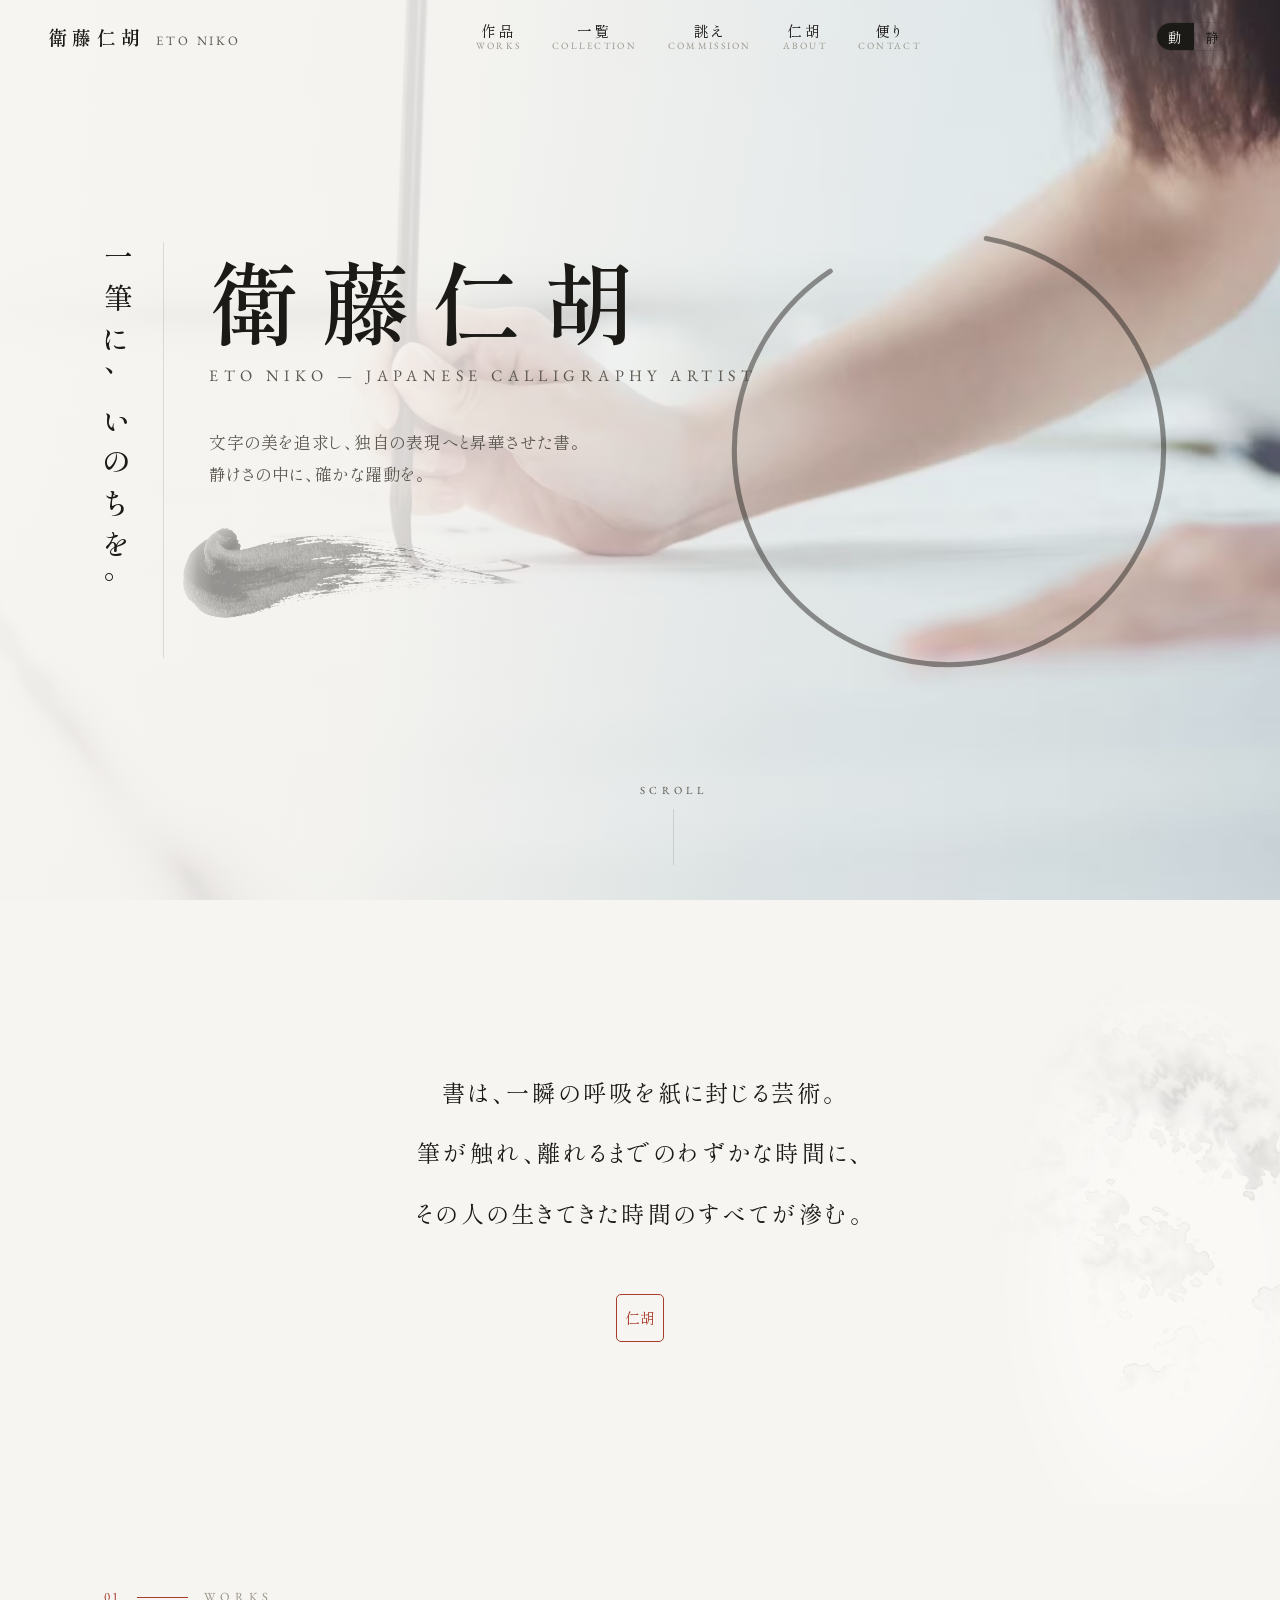
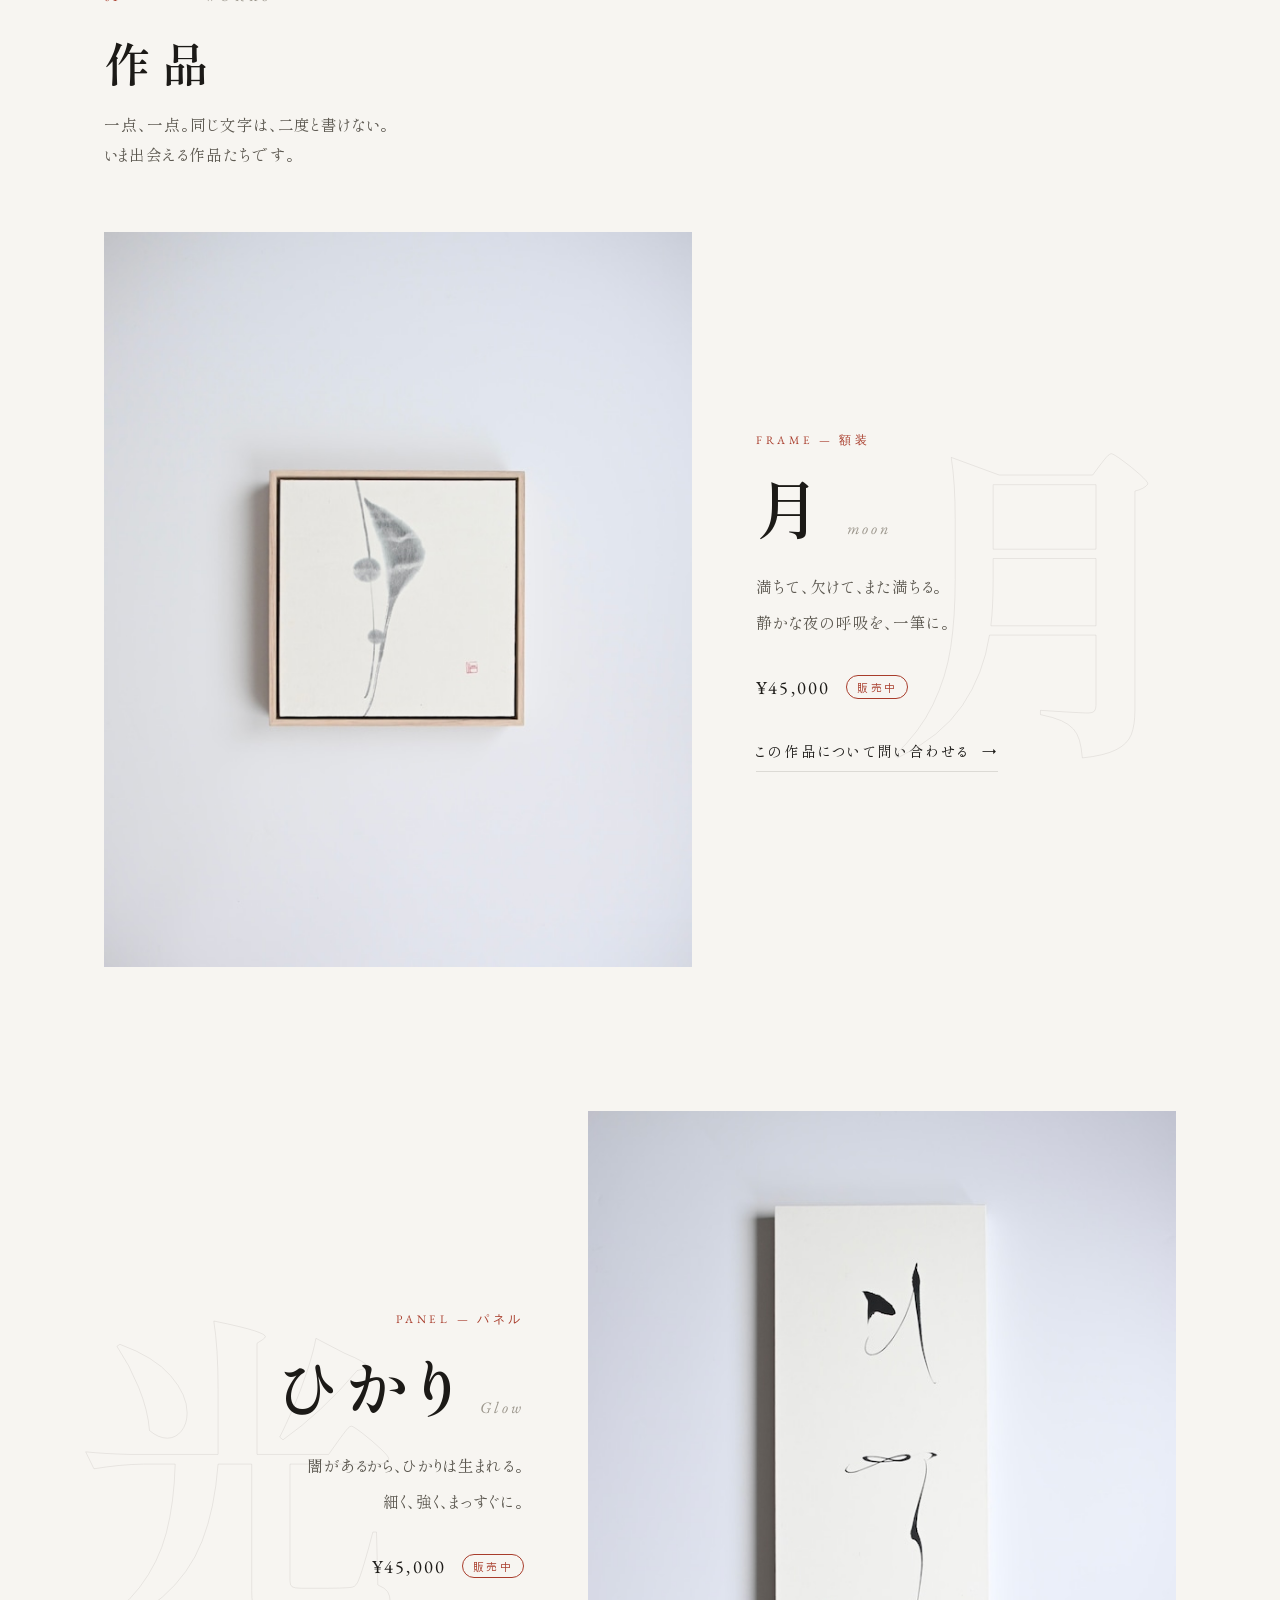
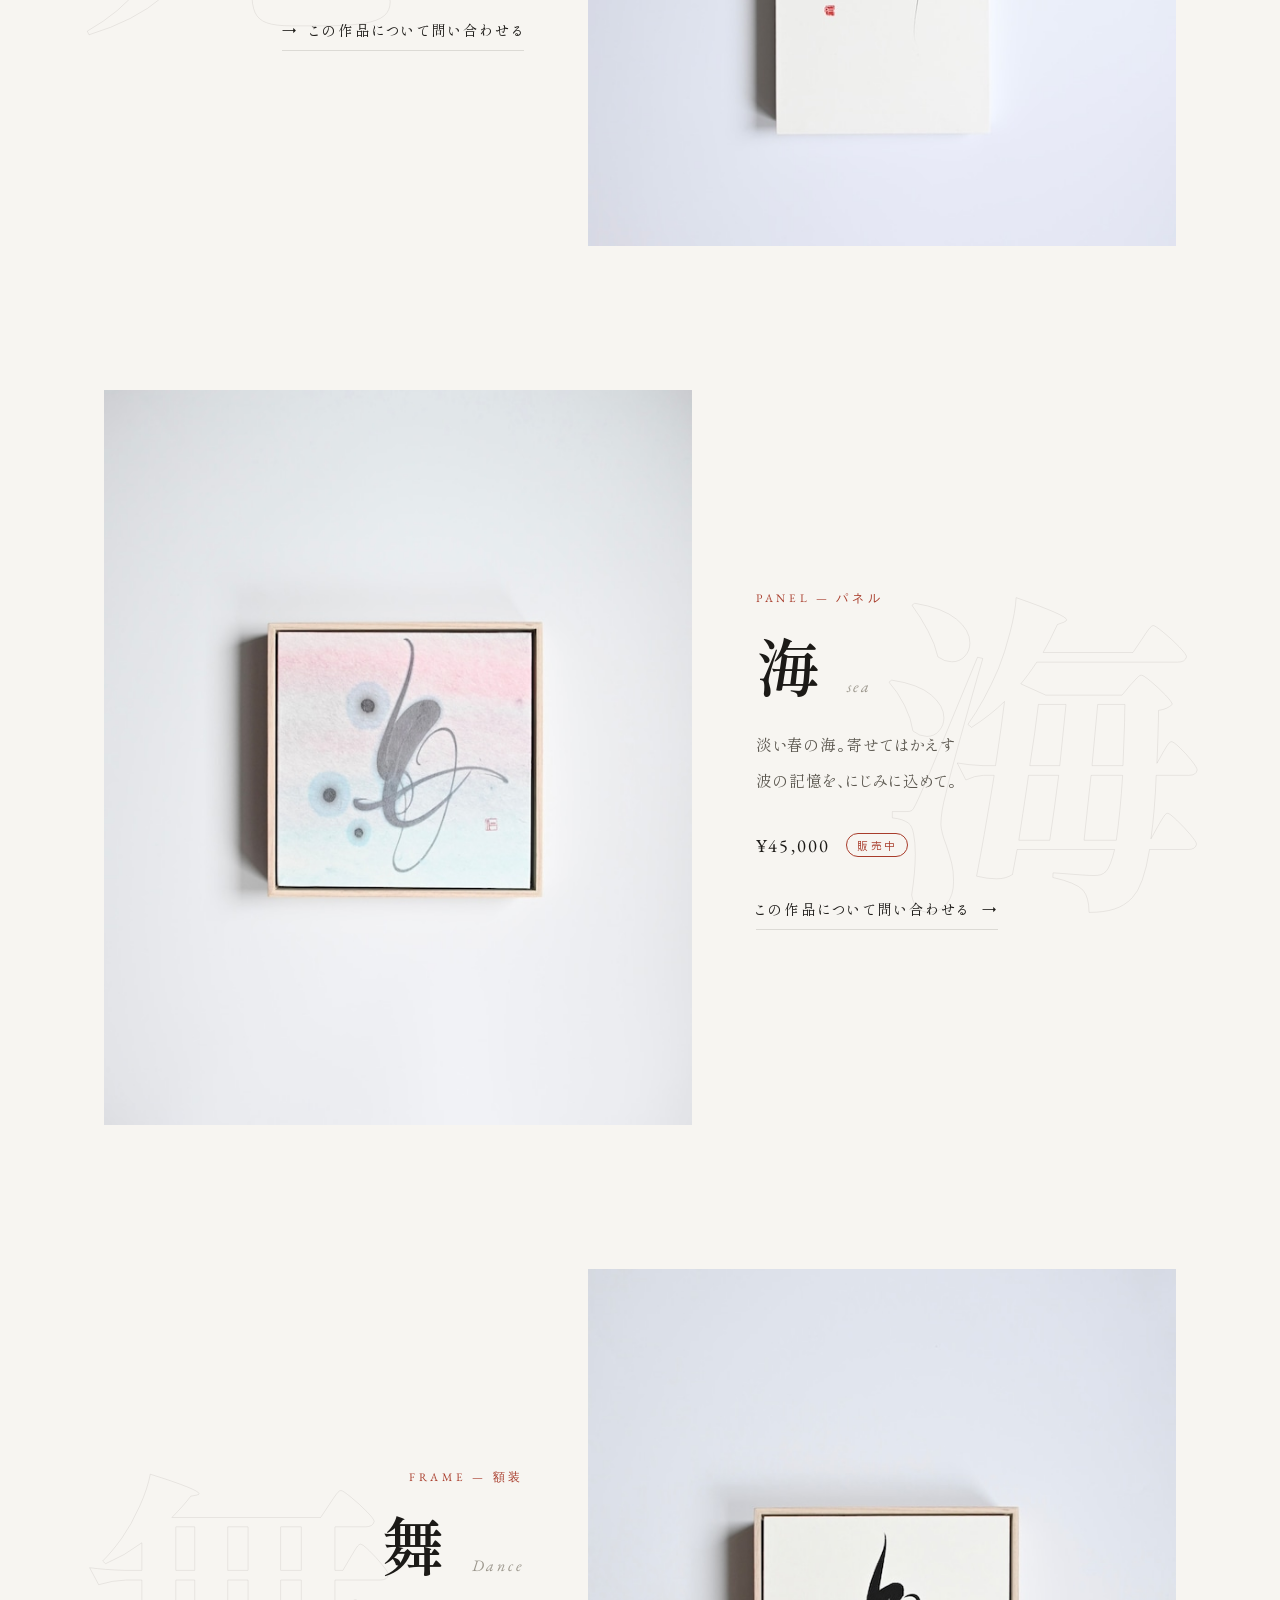
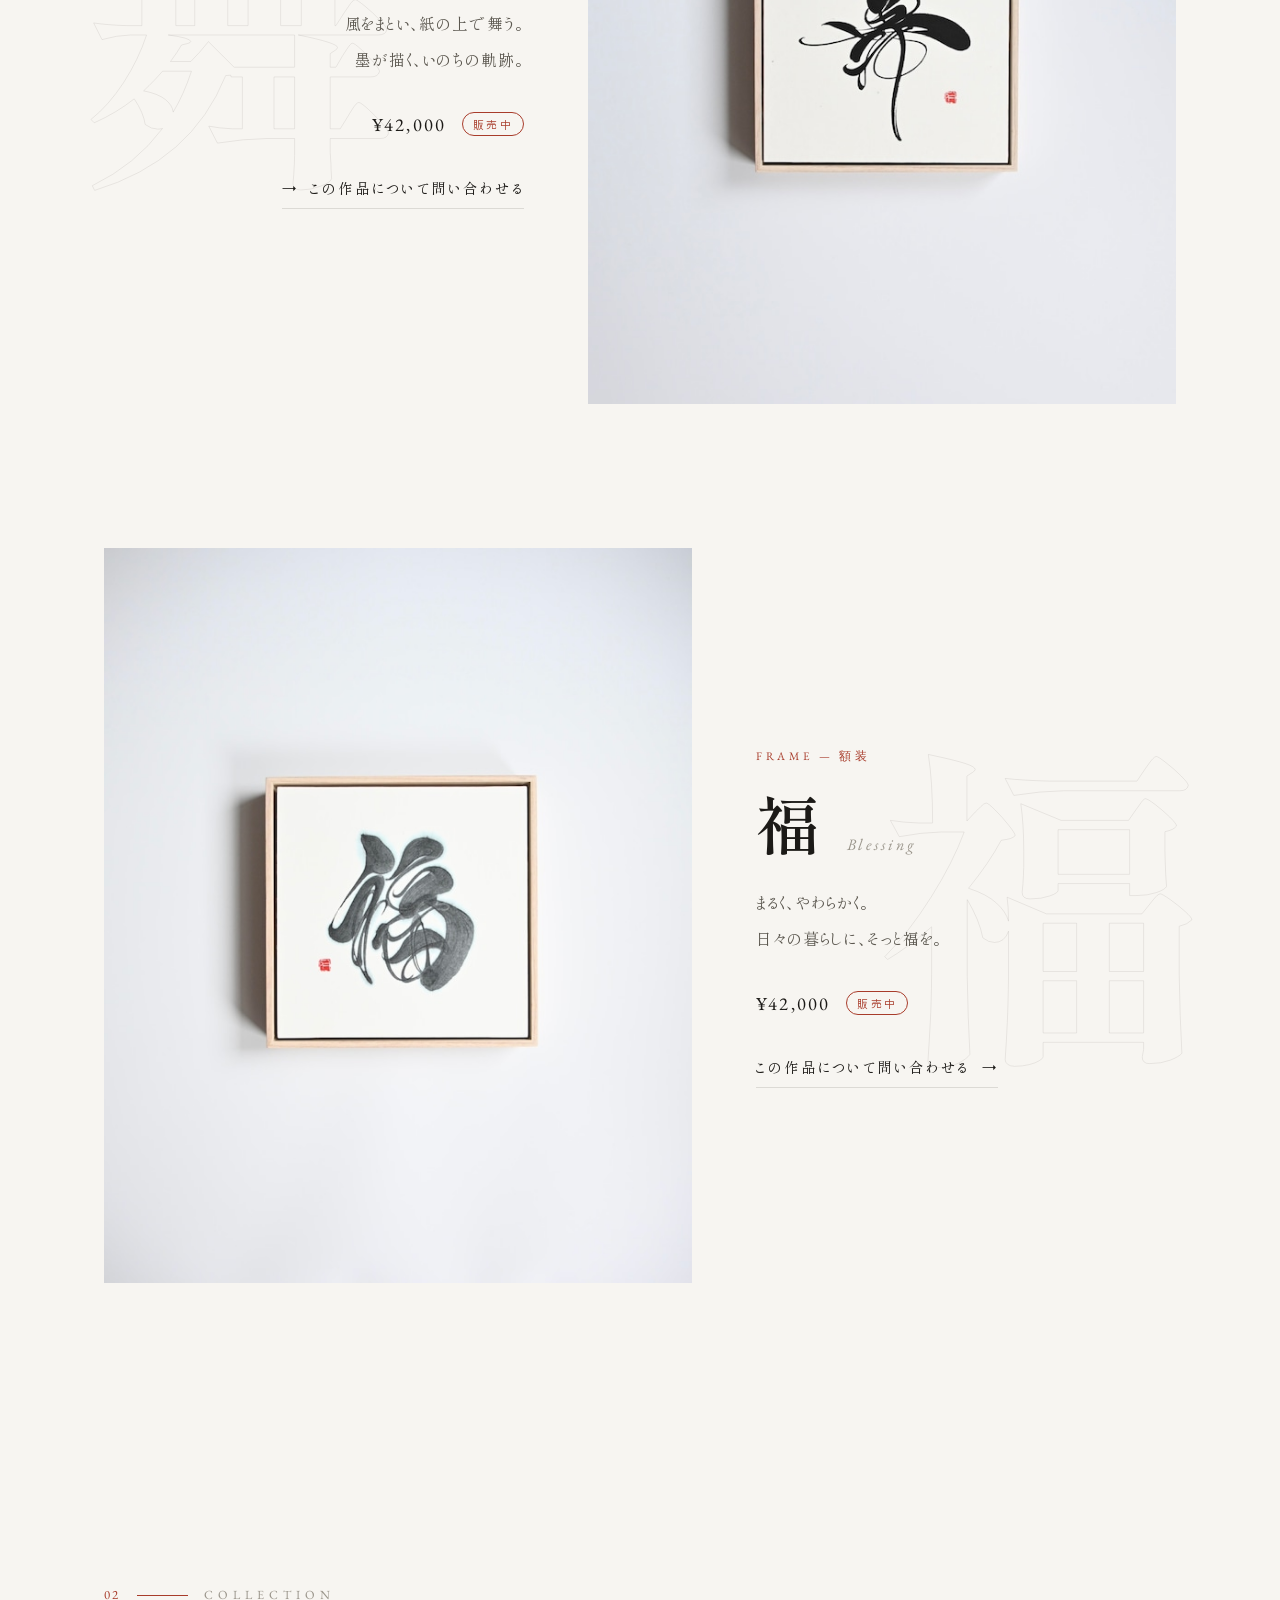
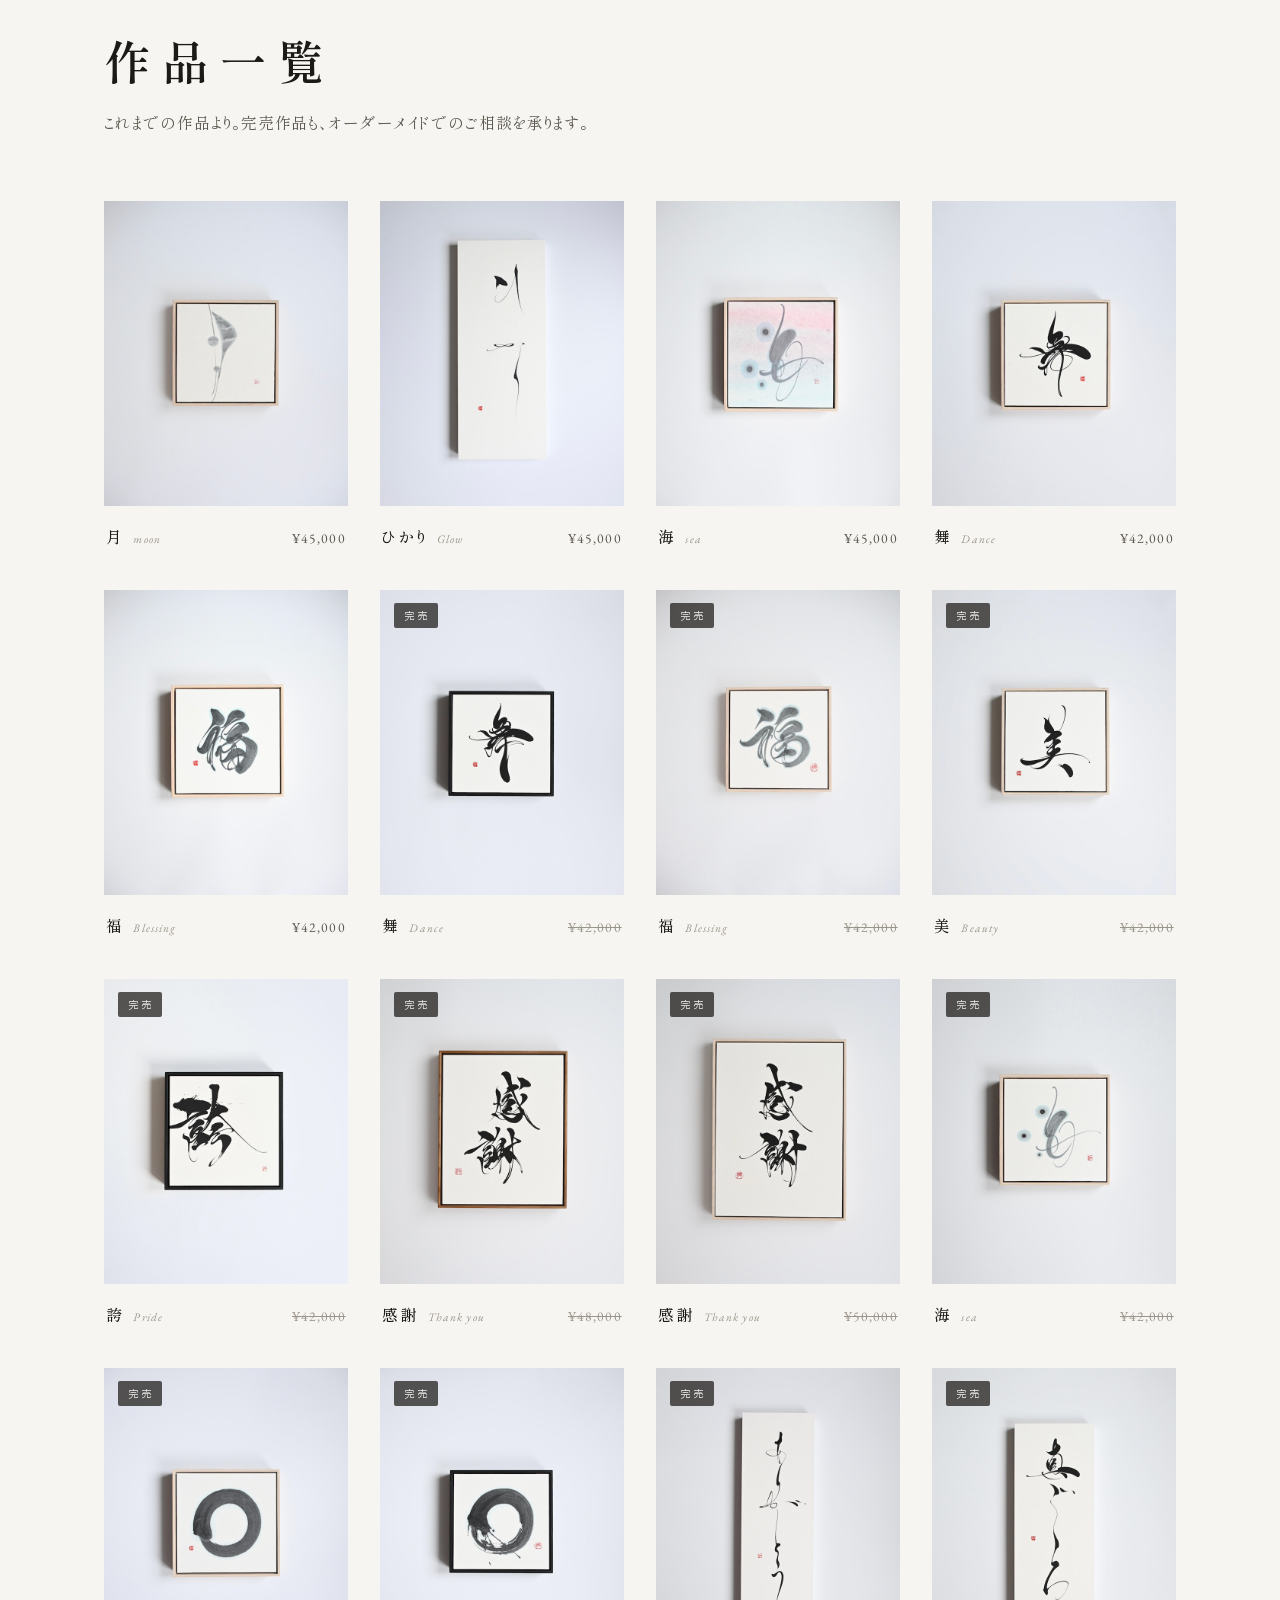
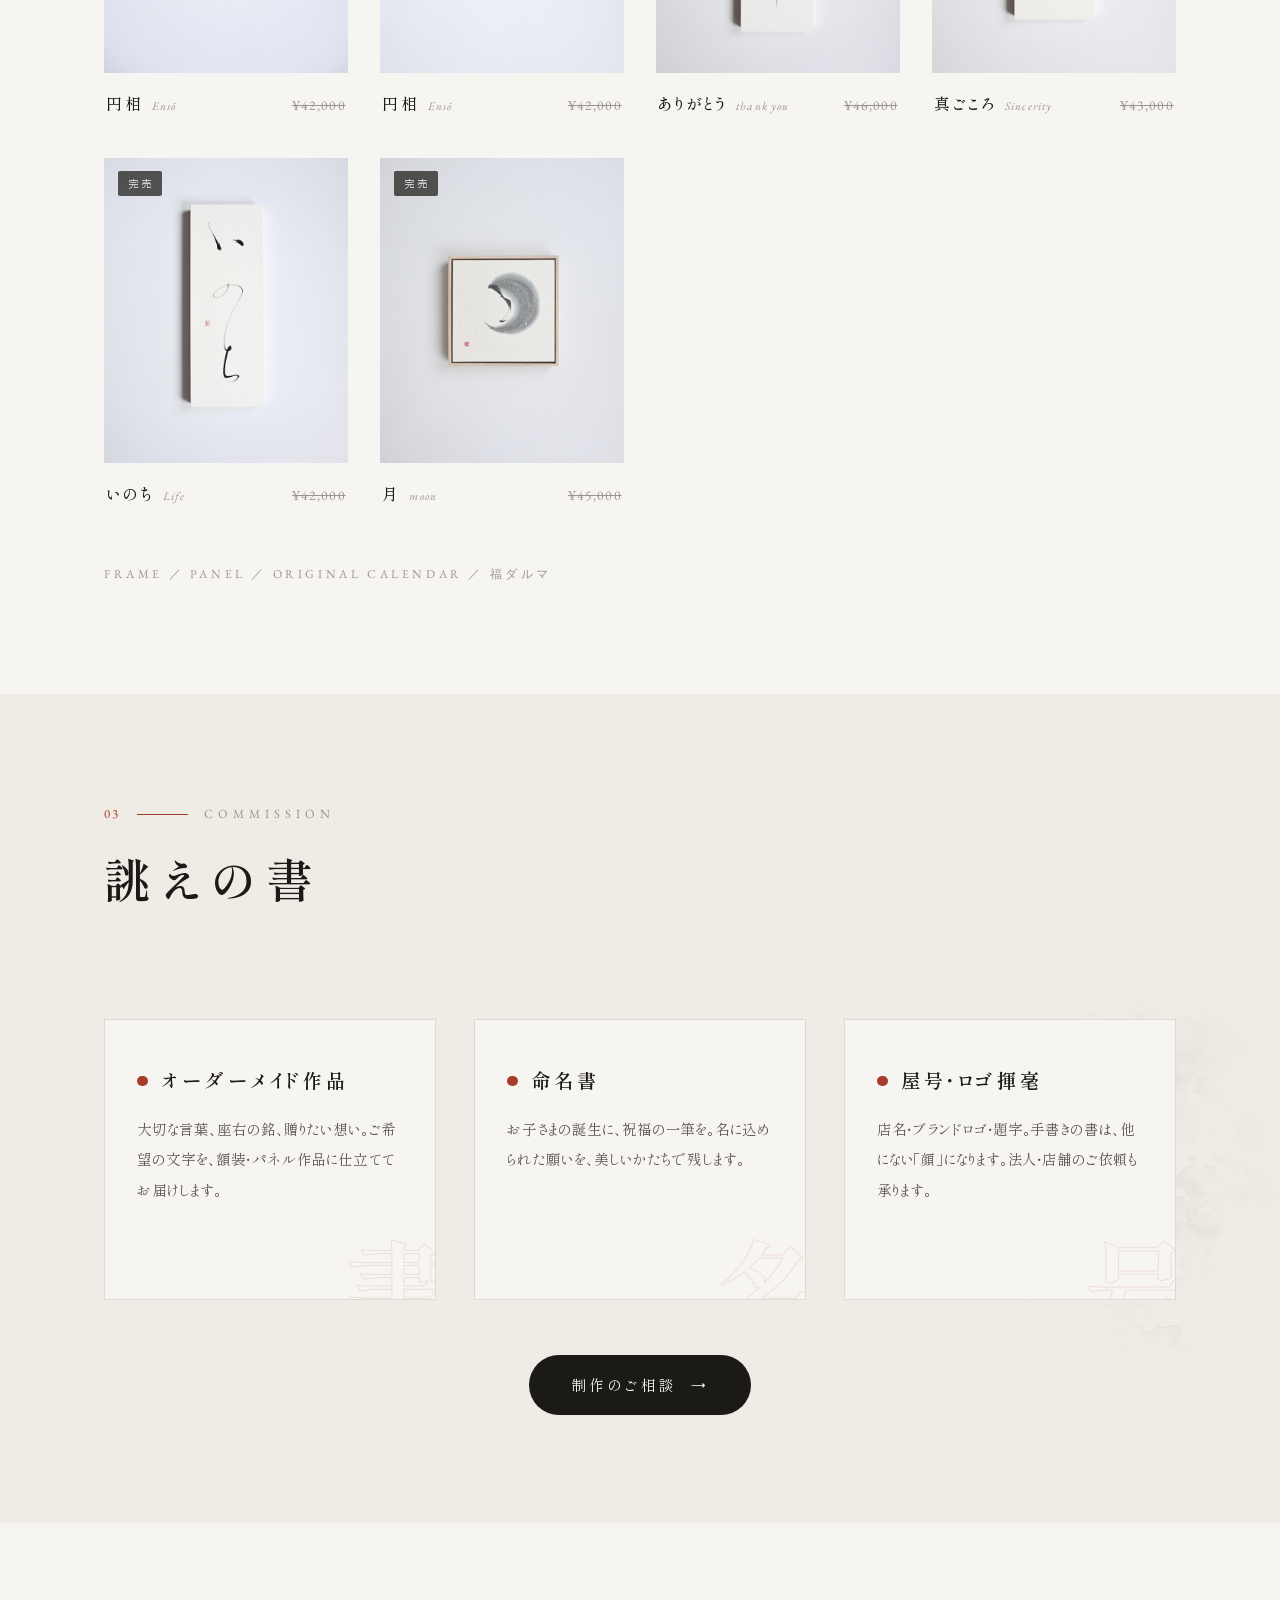
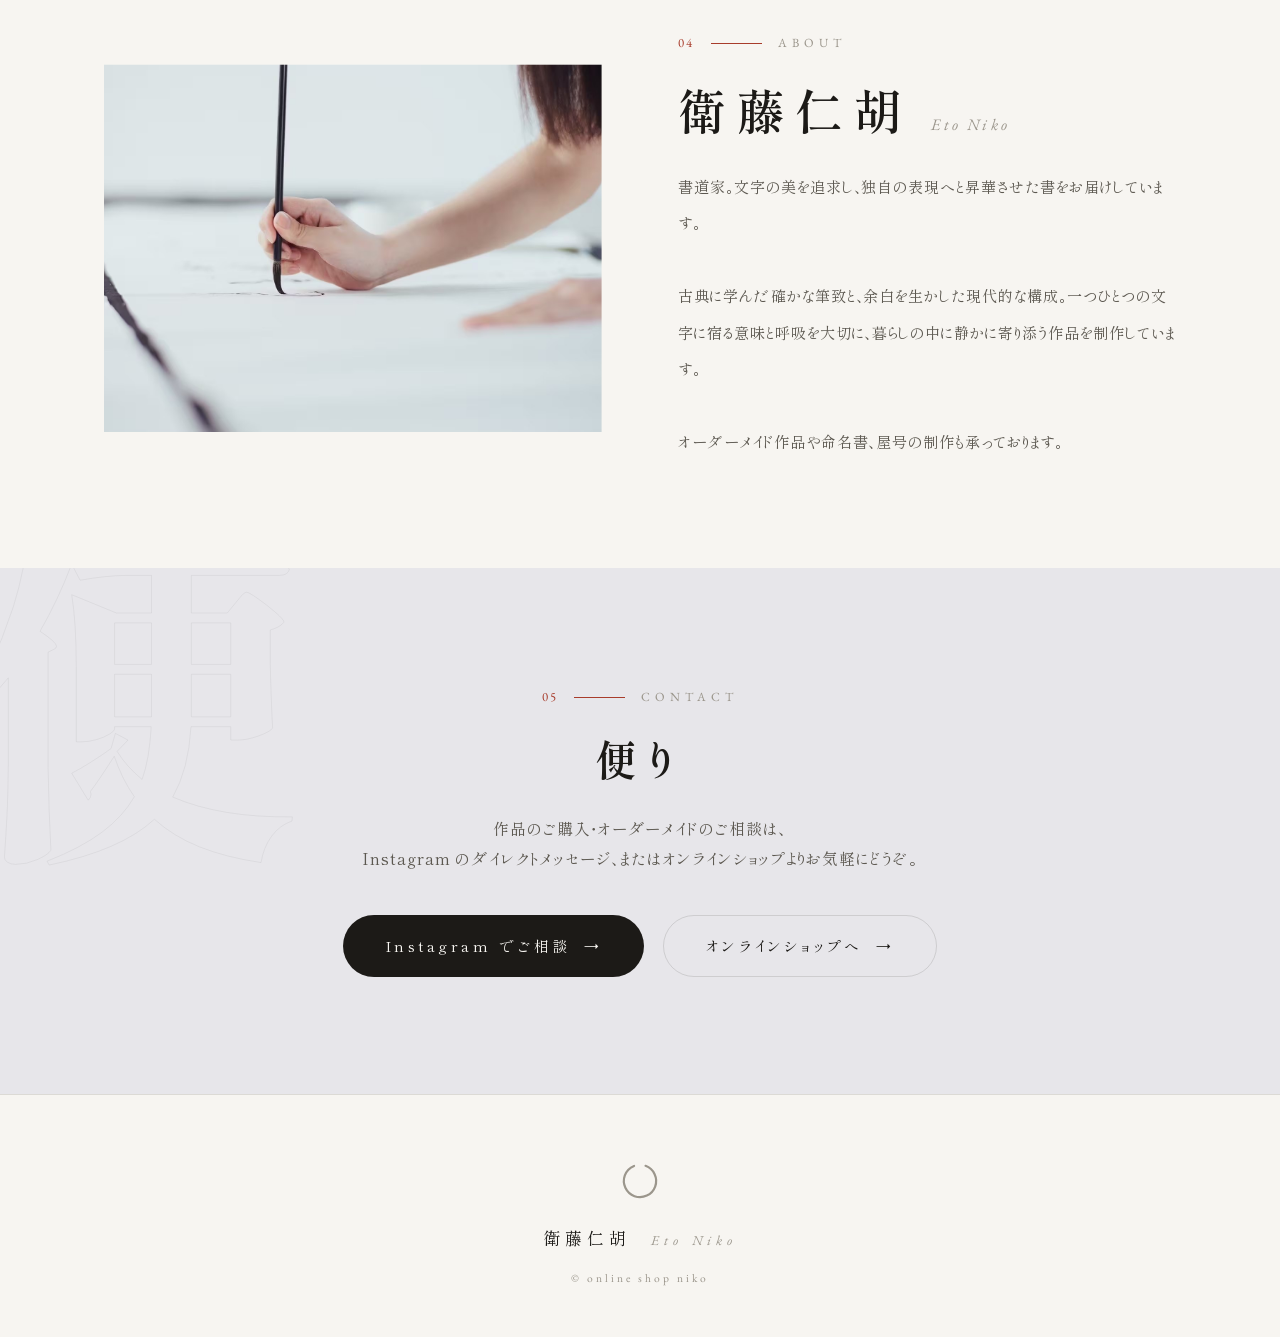
==== commit be4e8e82: "Polish motion design: fix reveals, blend textures, refine details - Apply wipe clip-path to the chil" ====
--- a/index.html
+++ b/index.html
@@ -68,7 +68,7 @@
         <h1 class="hero-name" id="heroName" aria-label="衛藤仁胡">衛藤仁胡</h1>
         <p class="hero-name-en">Eto Niko — Japanese Calligraphy Artist</p>
         <p class="hero-sub">文字の美を追求し、独自の表現へと昇華させた書。<br>静けさの中に、確かな躍動を。</p>
-        <img class="hero-stroke" src="assets/img/textures/stroke.jpg" alt="" aria-hidden="true">
+        <img class="hero-stroke" src="assets/img/textures/stroke.png" alt="" aria-hidden="true">
       </div>
     </div>
     <a class="scroll-cue" href="#statement" data-cursor><span>Scroll</span><i></i></a>
@@ -182,75 +182,75 @@
     </header>
     <div class="col-grid">
       <a class="col-item zoomable" href="assets/img/works/tsuki-frame.jpg" data-title="月 — moon" data-price="¥45,000" data-note="額装 / Frame" data-anim="up" data-cursor="view">
-        <figure><img src="assets/img/works/tsuki-frame.jpg" alt="月 moon" loading="lazy"><span class="ci-view">作品を見る</span></figure>
+        <figure><img src="assets/img/works/tsuki-frame.jpg" alt="月 moon" loading="lazy"></figure>
         <div class="ci-meta"><h3>月<em>moon</em></h3><p class="ci-price">¥45,000</p></div>
       </a>
       <a class="col-item zoomable" href="assets/img/works/hikari.jpg" data-title="ひかり — Glow" data-price="¥45,000" data-note="パネル / Panel" data-anim="up" data-cursor="view">
-        <figure><img src="assets/img/works/hikari.jpg" alt="ひかり Glow" loading="lazy"><span class="ci-view">作品を見る</span></figure>
+        <figure><img src="assets/img/works/hikari.jpg" alt="ひかり Glow" loading="lazy"></figure>
         <div class="ci-meta"><h3>ひかり<em>Glow</em></h3><p class="ci-price">¥45,000</p></div>
       </a>
       <a class="col-item zoomable" href="assets/img/works/umi-spring.jpg" data-title="海 — sea" data-price="¥45,000" data-note="パネル / Panel" data-anim="up" data-cursor="view">
-        <figure><img src="assets/img/works/umi-spring.jpg" alt="海 sea" loading="lazy"><span class="ci-view">作品を見る</span></figure>
+        <figure><img src="assets/img/works/umi-spring.jpg" alt="海 sea" loading="lazy"></figure>
         <div class="ci-meta"><h3>海<em>sea</em></h3><p class="ci-price">¥45,000</p></div>
       </a>
       <a class="col-item zoomable" href="assets/img/works/mai.jpg" data-title="舞 — Dance" data-price="¥42,000" data-note="額装 / Frame" data-anim="up" data-cursor="view">
-        <figure><img src="assets/img/works/mai.jpg" alt="舞 Dance" loading="lazy"><span class="ci-view">作品を見る</span></figure>
+        <figure><img src="assets/img/works/mai.jpg" alt="舞 Dance" loading="lazy"></figure>
         <div class="ci-meta"><h3>舞<em>Dance</em></h3><p class="ci-price">¥42,000</p></div>
       </a>
       <a class="col-item zoomable" href="assets/img/works/fuku.jpg" data-title="福 — Blessing" data-price="¥42,000" data-note="額装 / Frame" data-anim="up" data-cursor="view">
-        <figure><img src="assets/img/works/fuku.jpg" alt="福 Blessing" loading="lazy"><span class="ci-view">作品を見る</span></figure>
+        <figure><img src="assets/img/works/fuku.jpg" alt="福 Blessing" loading="lazy"></figure>
         <div class="ci-meta"><h3>福<em>Blessing</em></h3><p class="ci-price">¥42,000</p></div>
       </a>
       <a class="col-item sold zoomable" href="assets/img/works/mai-black.jpg" data-title="舞 — Dance" data-price="¥42,000 / 完売" data-note="額装 / Frame" data-anim="up" data-cursor="view">
-        <figure><img src="assets/img/works/mai-black.jpg" alt="舞 Dance 黒額" loading="lazy"><span class="ci-view">作品を見る</span><span class="ci-badge">完売</span></figure>
+        <figure><img src="assets/img/works/mai-black.jpg" alt="舞 Dance 黒額" loading="lazy"><span class="ci-badge">完売</span></figure>
         <div class="ci-meta"><h3>舞<em>Dance</em></h3><p class="ci-price">¥42,000</p></div>
       </a>
       <a class="col-item sold zoomable" href="assets/img/works/fuku-2.jpg" data-title="福 — Blessing" data-price="¥42,000 / 完売" data-note="額装 / Frame" data-anim="up" data-cursor="view">
-        <figure><img src="assets/img/works/fuku-2.jpg" alt="福 Blessing" loading="lazy"><span class="ci-view">作品を見る</span><span class="ci-badge">完売</span></figure>
+        <figure><img src="assets/img/works/fuku-2.jpg" alt="福 Blessing" loading="lazy"><span class="ci-badge">完売</span></figure>
         <div class="ci-meta"><h3>福<em>Blessing</em></h3><p class="ci-price">¥42,000</p></div>
       </a>
       <a class="col-item sold zoomable" href="assets/img/works/bi.jpg" data-title="美 — Beauty" data-price="¥42,000 / 完売" data-note="額装 / Frame" data-anim="up" data-cursor="view">
-        <figure><img src="assets/img/works/bi.jpg" alt="美 Beauty" loading="lazy"><span class="ci-view">作品を見る</span><span class="ci-badge">完売</span></figure>
+        <figure><img src="assets/img/works/bi.jpg" alt="美 Beauty" loading="lazy"><span class="ci-badge">完売</span></figure>
         <div class="ci-meta"><h3>美<em>Beauty</em></h3><p class="ci-price">¥42,000</p></div>
       </a>
       <a class="col-item sold zoomable" href="assets/img/works/hokori.jpg" data-title="誇 — Pride" data-price="¥42,000 / 完売" data-note="額装 / Frame" data-anim="up" data-cursor="view">
-        <figure><img src="assets/img/works/hokori.jpg" alt="誇 Pride" loading="lazy"><span class="ci-view">作品を見る</span><span class="ci-badge">完売</span></figure>
+        <figure><img src="assets/img/works/hokori.jpg" alt="誇 Pride" loading="lazy"><span class="ci-badge">完売</span></figure>
         <div class="ci-meta"><h3>誇<em>Pride</em></h3><p class="ci-price">¥42,000</p></div>
       </a>
       <a class="col-item sold zoomable" href="assets/img/works/kansha-48.jpg" data-title="感謝 — Thank you" data-price="¥48,000 / 完売" data-note="額装 / Frame" data-anim="up" data-cursor="view">
-        <figure><img src="assets/img/works/kansha-48.jpg" alt="感謝 Thank you" loading="lazy"><span class="ci-view">作品を見る</span><span class="ci-badge">完売</span></figure>
+        <figure><img src="assets/img/works/kansha-48.jpg" alt="感謝 Thank you" loading="lazy"><span class="ci-badge">完売</span></figure>
         <div class="ci-meta"><h3>感謝<em>Thank you</em></h3><p class="ci-price">¥48,000</p></div>
       </a>
       <a class="col-item sold zoomable" href="assets/img/works/kansha-50.jpg" data-title="感謝 — Thank you" data-price="¥50,000 / 完売" data-note="額装 / Frame" data-anim="up" data-cursor="view">
-        <figure><img src="assets/img/works/kansha-50.jpg" alt="感謝 Thank you" loading="lazy"><span class="ci-view">作品を見る</span><span class="ci-badge">完売</span></figure>
+        <figure><img src="assets/img/works/kansha-50.jpg" alt="感謝 Thank you" loading="lazy"><span class="ci-badge">完売</span></figure>
         <div class="ci-meta"><h3>感謝<em>Thank you</em></h3><p class="ci-price">¥50,000</p></div>
       </a>
       <a class="col-item sold zoomable" href="assets/img/works/umi.jpg" data-title="海 — sea" data-price="¥42,000 / 完売" data-note="額装 / Frame" data-anim="up" data-cursor="view">
-        <figure><img src="assets/img/works/umi.jpg" alt="海 sea" loading="lazy"><span class="ci-view">作品を見る</span><span class="ci-badge">完売</span></figure>
+        <figure><img src="assets/img/works/umi.jpg" alt="海 sea" loading="lazy"><span class="ci-badge">完売</span></figure>
         <div class="ci-meta"><h3>海<em>sea</em></h3><p class="ci-price">¥42,000</p></div>
       </a>
       <a class="col-item sold zoomable" href="assets/img/works/enso.jpg" data-title="円相 — Ensō" data-price="¥42,000 / 完売" data-note="額装 / Frame" data-anim="up" data-cursor="view">
-        <figure><img src="assets/img/works/enso.jpg" alt="円相 Ensō" loading="lazy"><span class="ci-view">作品を見る</span><span class="ci-badge">完売</span></figure>
+        <figure><img src="assets/img/works/enso.jpg" alt="円相 Ensō" loading="lazy"><span class="ci-badge">完売</span></figure>
         <div class="ci-meta"><h3>円相<em>Ensō</em></h3><p class="ci-price">¥42,000</p></div>
       </a>
       <a class="col-item sold zoomable" href="assets/img/works/enso-black.jpg" data-title="円相 — Ensō" data-price="¥42,000 / 完売" data-note="額装 / Frame" data-anim="up" data-cursor="view">
-        <figure><img src="assets/img/works/enso-black.jpg" alt="円相 Ensō 黒額" loading="lazy"><span class="ci-view">作品を見る</span><span class="ci-badge">完売</span></figure>
+        <figure><img src="assets/img/works/enso-black.jpg" alt="円相 Ensō 黒額" loading="lazy"><span class="ci-badge">完売</span></figure>
         <div class="ci-meta"><h3>円相<em>Ensō</em></h3><p class="ci-price">¥42,000</p></div>
       </a>
       <a class="col-item sold zoomable" href="assets/img/works/arigato.jpg" data-title="ありがとう — thank you" data-price="¥46,000 / 完売" data-note="パネル / Panel" data-anim="up" data-cursor="view">
-        <figure><img src="assets/img/works/arigato.jpg" alt="ありがとう thank you" loading="lazy"><span class="ci-view">作品を見る</span><span class="ci-badge">完売</span></figure>
+        <figure><img src="assets/img/works/arigato.jpg" alt="ありがとう thank you" loading="lazy"><span class="ci-badge">完売</span></figure>
         <div class="ci-meta"><h3>ありがとう<em>thank you</em></h3><p class="ci-price">¥46,000</p></div>
       </a>
       <a class="col-item sold zoomable" href="assets/img/works/magokoro.jpg" data-title="真ごころ — Sincerity" data-price="¥43,000 / 完売" data-note="パネル / Panel" data-anim="up" data-cursor="view">
-        <figure><img src="assets/img/works/magokoro.jpg" alt="真ごころ Sincerity" loading="lazy"><span class="ci-view">作品を見る</span><span class="ci-badge">完売</span></figure>
+        <figure><img src="assets/img/works/magokoro.jpg" alt="真ごころ Sincerity" loading="lazy"><span class="ci-badge">完売</span></figure>
         <div class="ci-meta"><h3>真ごころ<em>Sincerity</em></h3><p class="ci-price">¥43,000</p></div>
       </a>
       <a class="col-item sold zoomable" href="assets/img/works/inochi.jpg" data-title="いのち — Life" data-price="¥42,000 / 完売" data-note="パネル / Panel" data-anim="up" data-cursor="view">
-        <figure><img src="assets/img/works/inochi.jpg" alt="いのち Life" loading="lazy"><span class="ci-view">作品を見る</span><span class="ci-badge">完売</span></figure>
+        <figure><img src="assets/img/works/inochi.jpg" alt="いのち Life" loading="lazy"><span class="ci-badge">完売</span></figure>
         <div class="ci-meta"><h3>いのち<em>Life</em></h3><p class="ci-price">¥42,000</p></div>
       </a>
       <a class="col-item sold zoomable" href="assets/img/works/tsuki-crescent.jpg" data-title="月 — moon" data-price="¥45,000 / 完売" data-note="額装 / Frame" data-anim="up" data-cursor="view">
-        <figure><img src="assets/img/works/tsuki-crescent.jpg" alt="月 moon 三日月" loading="lazy"><span class="ci-view">作品を見る</span><span class="ci-badge">完売</span></figure>
+        <figure><img src="assets/img/works/tsuki-crescent.jpg" alt="月 moon 三日月" loading="lazy"><span class="ci-badge">完売</span></figure>
         <div class="ci-meta"><h3>月<em>moon</em></h3><p class="ci-price">¥45,000</p></div>
       </a>
     </div>
@@ -285,7 +285,7 @@
       </div>
     </div>
     <div class="order-cta" data-anim="fade" data-delay="300">
-      <a class="btn-primary" href="#contact" data-magnetic data-cursor>制作のご相談<i>→</i></a>
+      <a class="btn-primary" href="#contact" data-magnetic data-cursor><span>制作のご相談</span><i>→</i></a>
     </div>
   </section>
 
@@ -296,7 +296,7 @@
     </figure>
     <div class="about-body">
       <p class="sec-label" data-anim="fade"><span class="sec-index">04</span><span class="sec-rule"></span><span class="sec-en">About</span></p>
-      <h2 class="about-name" data-anim="lines"><span class="line">衛藤仁胡<span>Eto Niko</span></span></h2>
+      <h2 class="about-name" data-anim="lines"><span class="line">衛藤仁胡<span class="en">Eto Niko</span></span></h2>
       <p class="about-text" data-anim="fade" data-delay="200">
         書道家。文字の美を追求し、独自の表現へと昇華させた書をお届けしています。<br><br>
         古典に学んだ確かな筆致と、余白を生かした現代的な構成。一つひとつの文字に宿る意味と呼吸を大切に、暮らしの中に静かに寄り添う作品を制作しています。<br><br>
@@ -312,8 +312,8 @@
       <h2 class="contact-title" data-anim="lines"><span class="line">便り</span></h2>
       <p class="contact-text" data-anim="fade" data-delay="150">作品のご購入・オーダーメイドのご相談は、<br>Instagram のダイレクトメッセージ、またはオンラインショップよりお気軽にどうぞ。</p>
       <div class="contact-btns" data-anim="fade" data-delay="300">
-        <a class="btn-primary" href="#" data-instagram-link data-magnetic data-cursor>Instagram でご相談<i>→</i></a>
-        <a class="btn-ghost" href="#" data-shop-link data-magnetic data-cursor>オンラインショップへ<i>→</i></a>
+        <a class="btn-primary" href="#" data-instagram-link data-magnetic data-cursor><span>Instagram でご相談</span><i>→</i></a>
+        <a class="btn-ghost" href="#" data-shop-link data-magnetic data-cursor><span>オンラインショップへ</span><i>→</i></a>
       </div>
     </div>
   </section>
--- a/css/style.css
+++ b/css/style.css
@@ -137,18 +137,20 @@
 }
 [data-anim="up"].in{opacity:1;transform:none}
 
-/* 画像: 幕が引かれるようなワイプ + わずかなスケール */
-[data-anim="wipe"]{
+/* 画像: 幕が引かれるようなワイプ + わずかなスケール
+   ※クリップは子要素へ適用(自身を全クリップするとIntersectionObserverが発火しない) */
+[data-anim="wipe"] > *{
   clip-path:inset(0 100% 0 0);
   transition:clip-path 1.35s var(--ease-soft);
   transition-delay:var(--d,0ms);
+  display:block;
 }
 [data-anim="wipe"] img{
   transform:scale(1.12);
-  transition:transform 1.6s var(--ease-soft);
+  transition:transform 1.6s var(--ease-soft),box-shadow .8s var(--ease);
   transition-delay:var(--d,0ms);
 }
-[data-anim="wipe"].in{clip-path:inset(0 0 0 0)}
+[data-anim="wipe"].in > *{clip-path:inset(0 0 0 0)}
 [data-anim="wipe"].in img{transform:scale(1)}
 
 /* 見出し: 行マスクからのせり上がり */
@@ -298,17 +300,17 @@
   margin-top:1.6rem;font-size:clamp(.92rem,1.4vw,1.05rem);color:var(--ink-soft);
   opacity:0;animation:fadeUp 1.3s var(--ease-out) forwards 2.25s;
 }
-/* 生成した墨の一筆(白背景JPG)を multiply で敷く */
+/* 生成した墨の一筆(透過PNG) */
 .hero-stroke{
-  position:absolute;left:-4%;bottom:-5.2rem;
-  width:min(46rem,84%);
-  mix-blend-mode:multiply;opacity:0;
-  animation:strokeIn 2s var(--ease-soft) forwards 2.4s;
+  position:absolute;left:-8%;bottom:-12rem;
+  width:min(32rem,66%);
+  opacity:0;
+  animation:strokeIn 2.2s var(--ease-soft) forwards 2.5s;
   pointer-events:none;
 }
 @keyframes strokeIn{
   from{opacity:0;clip-path:inset(0 100% 0 0)}
-  to{opacity:.8;clip-path:inset(0 0 0 0)}
+  to{opacity:.45;clip-path:inset(0 0 0 0)}
 }
 @keyframes fadeUp{from{opacity:0;transform:translateY(26px)}to{opacity:1;transform:none}}
 
@@ -331,25 +333,32 @@
    Statement
    ========================================================= */
 .statement{
-  position:relative;
+  position:relative;overflow:hidden;
   padding:clamp(8rem,18vh,13rem) 1.5rem;
   text-align:center;
-  background:
-    url("../assets/img/textures/inkwash.jpg") no-repeat right -12% top -8% / clamp(20rem,36vw,32rem) auto;
-  background-blend-mode:multiply;
-}
+}
+.statement::before{
+  content:"";position:absolute;z-index:0;pointer-events:none;
+  right:-10%;top:-6%;
+  width:min(30rem,46vw);aspect-ratio:4/7;
+  background:url("../assets/img/textures/inkwash.jpg") no-repeat center / cover;
+  mix-blend-mode:multiply;opacity:.4;
+  -webkit-mask-image:radial-gradient(closest-side,#000 38%,transparent 76%);
+  mask-image:radial-gradient(closest-side,#000 38%,transparent 76%);
+}
+.statement > *{position:relative;z-index:1}
 .statement-text{
   font-size:clamp(1.05rem,2vw,1.45rem);
   letter-spacing:.14em;line-height:2.6;
 }
 .statement-seal{
-  display:inline-grid;place-items:center;
+  display:inline-flex;align-items:center;justify-content:center;
   margin-top:3.2rem;
-  width:3.2rem;height:3.2rem;
+  width:3rem;height:3rem;
   border:1.5px solid var(--shu);color:var(--shu);
-  font-size:1rem;letter-spacing:.08em;line-height:1.15;
-  writing-mode:vertical-rl;border-radius:4px;
-  transform:rotate(-2deg);
+  font-size:.92rem;letter-spacing:.06em;text-indent:.06em;line-height:1;
+  border-radius:5px;
+  transform:rotate(-3deg);
   transition:transform .5s var(--ease-out),box-shadow .5s;
 }
 .statement-seal:hover{transform:rotate(0deg) scale(1.06);box-shadow:0 10px 24px -12px rgba(168,60,43,.5)}
@@ -491,16 +500,6 @@
 }
 .col-item:hover img{transform:scale(1.06)}
 .col-item:hover figure::after{background:rgba(28,26,23,.18)}
-.ci-view{
-  position:absolute;left:50%;top:50%;z-index:1;
-  transform:translate(-50%,-50%) translateY(14px);
-  font-family:var(--sans);font-size:.72rem;letter-spacing:.3em;text-indent:.3em;
-  color:#fff;border:1px solid rgba(255,255,255,.75);border-radius:999px;
-  padding:.55em 1.5em;backdrop-filter:blur(3px);
-  opacity:0;transition:opacity .5s var(--ease-out),transform .55s var(--ease-out);
-  white-space:nowrap;
-}
-.col-item:hover .ci-view{opacity:1;transform:translate(-50%,-50%)}
 .ci-badge{
   position:absolute;top:.8rem;left:.9rem;z-index:1;
   font-size:.64rem;letter-spacing:.3em;text-indent:.15em;padding:.3em .8em;
@@ -543,8 +542,10 @@
 .order::before{
   content:"";position:absolute;right:-6%;bottom:-14%;width:clamp(18rem,34vw,30rem);aspect-ratio:9/16;
   background:url("../assets/img/textures/inkwash.jpg") no-repeat center / cover;
-  mix-blend-mode:multiply;opacity:.5;pointer-events:none;
+  mix-blend-mode:multiply;opacity:.35;pointer-events:none;
   transform:scaleX(-1);
+  -webkit-mask-image:radial-gradient(closest-side,#000 36%,transparent 74%);
+  mask-image:radial-gradient(closest-side,#000 36%,transparent 74%);
 }
 .order-grid{
   max-width:1200px;margin:0 auto;
@@ -565,9 +566,9 @@
   border-color:transparent;
 }
 .oc-kanji{
-  position:absolute;right:-.6rem;bottom:-2.4rem;
-  font-size:8.5rem;font-weight:800;line-height:1;
-  color:transparent;-webkit-text-stroke:1px rgba(168,60,43,.14);
+  position:absolute;right:-1.2rem;bottom:-2.6rem;
+  font-size:6.8rem;font-weight:800;line-height:1;
+  color:transparent;-webkit-text-stroke:1px rgba(168,60,43,.12);
   pointer-events:none;user-select:none;
   transition:transform .8s var(--ease-out),-webkit-text-stroke-color .8s;
 }
@@ -636,7 +637,7 @@
   font-size:clamp(2rem,4vw,3rem);font-weight:600;letter-spacing:.22em;
   line-height:1.35;margin-bottom:1.6rem;
 }
-.about-name span{
+.about-name .en{
   font-family:var(--latin);font-size:1rem;font-weight:400;font-style:italic;
   color:var(--ink-faint);letter-spacing:.2em;margin-left:1.2rem;
 }
@@ -692,6 +693,7 @@
   display:grid;place-items:center;
   opacity:0;transition:opacity .5s var(--ease-soft);
 }
+.lightbox[hidden]{display:none}
 .lightbox.on{opacity:1}
 .lb-fig{
   margin:0;max-width:min(92vw,760px);max-height:88vh;text-align:center;
@@ -723,7 +725,7 @@
   .order-grid{grid-template-columns:1fr;max-width:560px}
   .about{grid-template-columns:1fr}
   .hero-enso{opacity:.22}
-  .hero-stroke{bottom:-3.4rem}
+  .hero-stroke{bottom:-11rem;width:min(24rem,78%);left:-4%}
 }
 @media (max-width: 760px){
   .site-nav{
